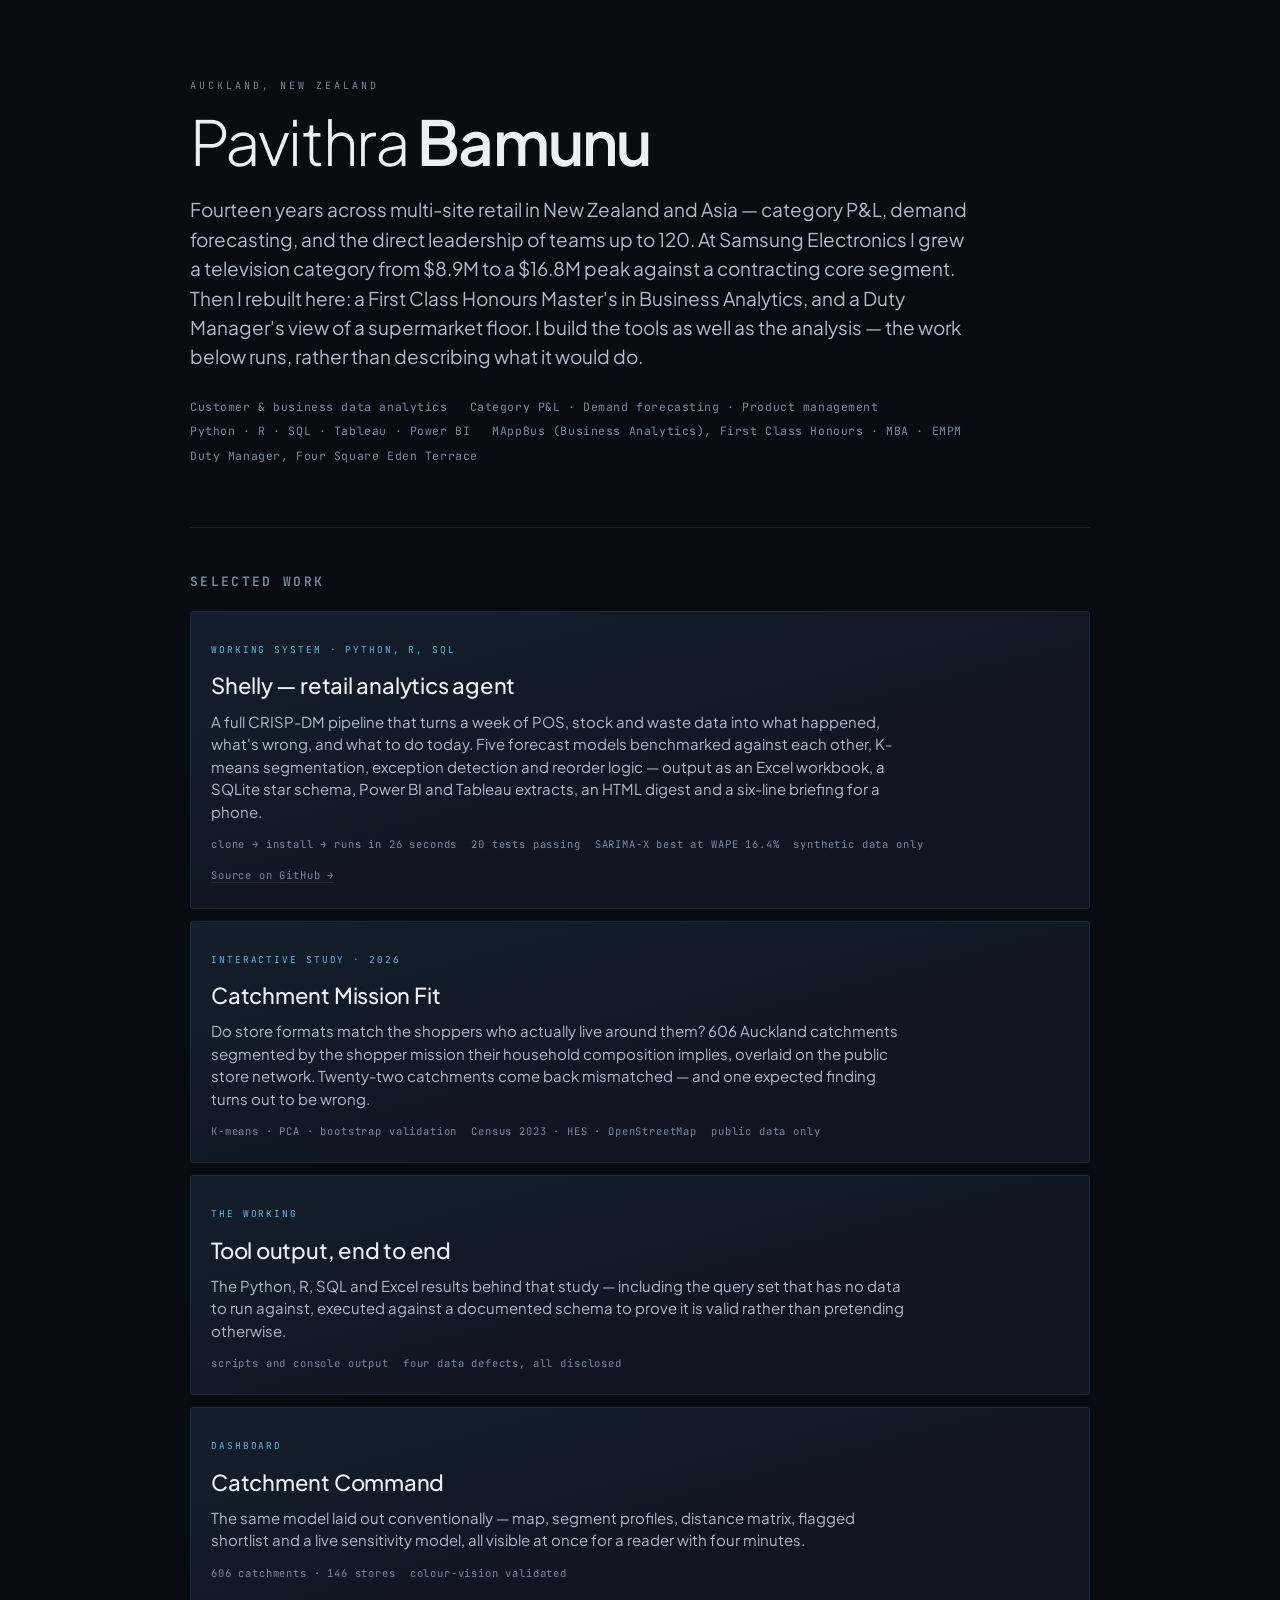
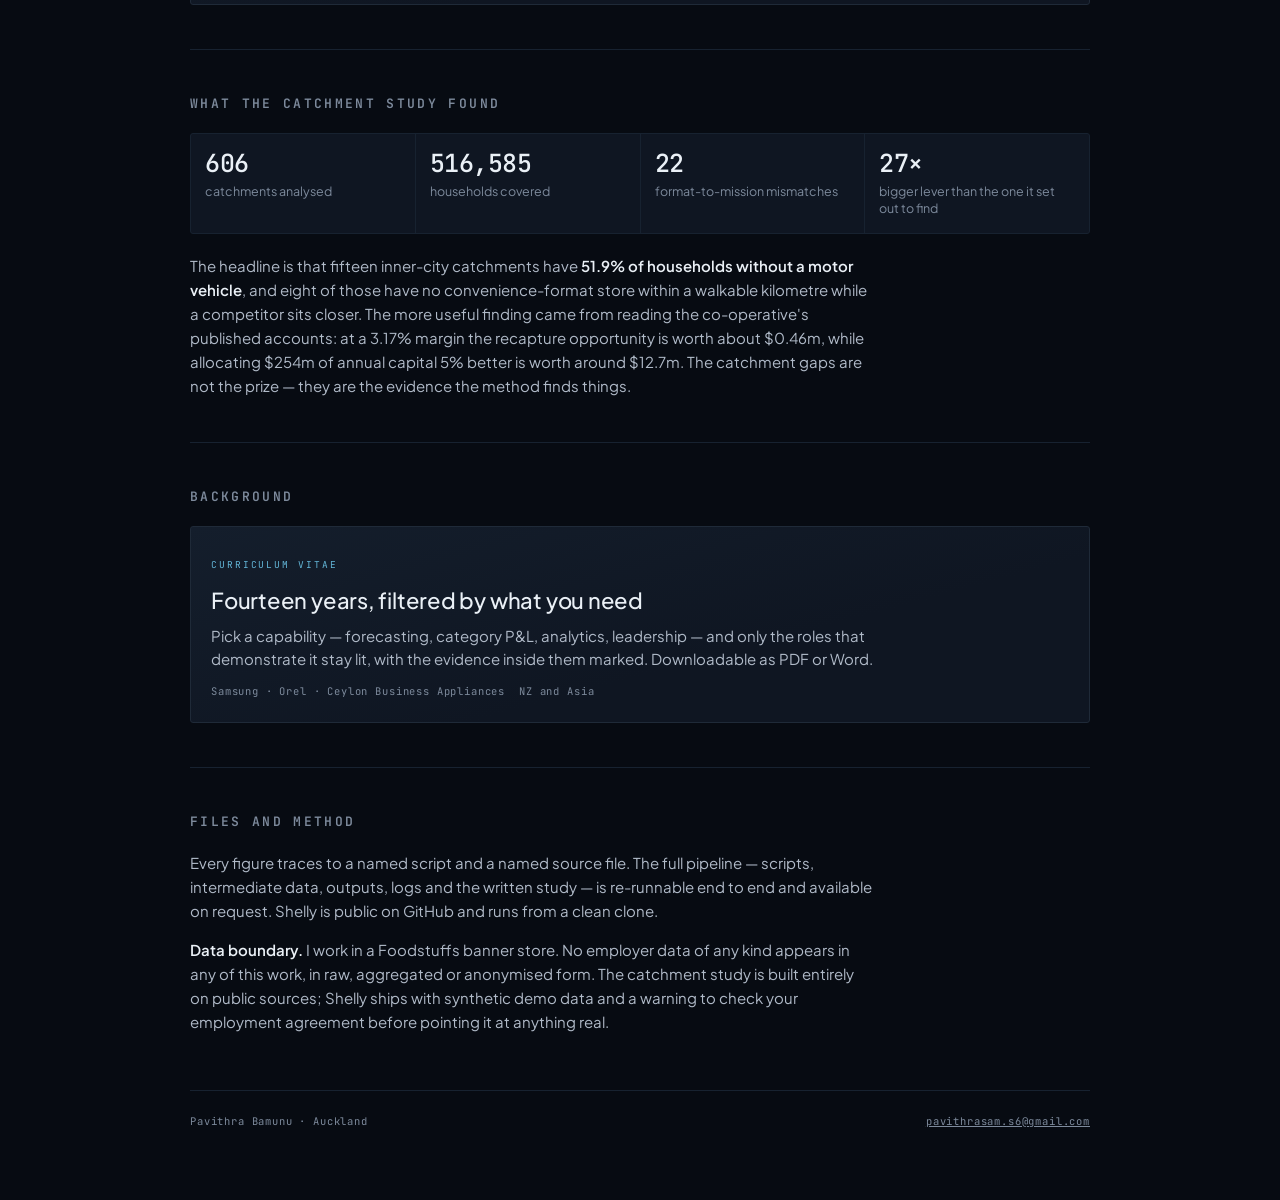
==== index.html @ da13fffe "Add files via upload" ====
<!doctype html>
<html lang="en">
<head>
<meta charset="utf-8">
<meta name="viewport" content="width=device-width, initial-scale=1, viewport-fit=cover">
<title>Pavithra Bamunu — Analytics</title>
<meta name="author" content="Pavithra Bamunu">
<meta name="description" content="Retail analytics from Auckland — catchment segmentation, store network fit, and the operator's view behind the data.">
<link rel="preconnect" href="https://fonts.googleapis.com">
<link rel="preconnect" href="https://fonts.gstatic.com" crossorigin>
<link rel="stylesheet" href="https://fonts.googleapis.com/css2?family=Plus+Jakarta+Sans:wght@200;300;400;500;600&family=JetBrains+Mono:wght@300;400;500&display=swap">
<style>
:root{
  color-scheme:dark;
  padding-top:env(safe-area-inset-top,0px);
  padding-bottom:env(safe-area-inset-bottom,0px);
  --void:#070b12; --panel:#0f1622; --panel-2:#141e2c;
  --etch:#1f2a38; --etch-2:#172230;
  --ink:#eaf0f6; --ink-2:#b0bac8; --ink-3:#7d8a9c;
  --accent:#63b6d8;
}
*{box-sizing:border-box}
html,body{background:var(--void)}
body{
  margin:0;padding-block:0 70px;padding-inline:20px;
  color:var(--ink-2);
  font-family:"Samsung Sans","SamsungOne","One UI Sans","Plus Jakarta Sans",system-ui,-apple-system,"Segoe UI",Roboto,sans-serif;
  font-size:16px;line-height:1.6;-webkit-font-smoothing:antialiased;
}
img{max-width:100%}
[hidden]{display:none!important}
.wrap{max-width:900px;margin:0 auto}

.tag{font-family:"JetBrains Mono",ui-monospace,monospace;font-size:10px;letter-spacing:.3em;
  text-transform:uppercase;color:var(--ink-3);display:block}

header{padding-block:78px 18px}
h1{font-size:clamp(34px,7vw,62px);font-weight:300;letter-spacing:-.03em;line-height:1.02;
  margin:16px 0 0;color:var(--ink);text-wrap:balance}
h1 b{font-weight:600}
.sub{font-size:clamp(16px,2.4vw,19px);color:var(--ink-2);max-width:56ch;margin:22px 0 0;line-height:1.55}
.who{display:flex;flex-wrap:wrap;gap:6px 22px;margin-top:26px;
  font-family:"JetBrains Mono",monospace;font-size:11.5px;color:var(--ink-3);letter-spacing:.05em}

h2{font-size:13px;font-weight:600;letter-spacing:.18em;text-transform:uppercase;
  color:var(--ink-3);margin:0 0 18px;font-family:"JetBrains Mono",monospace}
section{padding-block:44px 0;border-top:1px solid var(--etch-2);margin-top:44px}

.work{display:grid;gap:12px}
.item{
  display:block;text-decoration:none;padding:22px 20px;border-radius:3px;
  background:linear-gradient(165deg,var(--panel-2),var(--panel) 62%);
  border:1px solid var(--etch);transition:border-color .25s,transform .25s;
}
.item:hover,.item:focus-visible{border-color:var(--accent);transform:translateY(-2px);outline:none}
.item .k{font-family:"JetBrains Mono",monospace;font-size:9.5px;letter-spacing:.2em;
  text-transform:uppercase;color:var(--accent)}
.item .t{display:block;font-size:22px;font-weight:500;color:var(--ink);margin:9px 0 7px;letter-spacing:-.01em}
.item .d{display:block;font-size:15px;color:var(--ink-2);line-height:1.5;max-width:64ch}
.item .m{display:flex;flex-wrap:wrap;gap:5px 14px;margin-top:13px;
  font-family:"JetBrains Mono",monospace;font-size:10.5px;color:var(--ink-3);letter-spacing:.08em}

/* A card with two destinations: the whole surface opens the live demo, and the
   source link sits above it. Nesting one <a> inside another is invalid, so the
   primary link is stretched over the card instead. */
.item.stack{position:relative}
.item.stack:hover,.item.stack:focus-within{border-color:var(--accent);transform:translateY(-2px)}
a.t.primary{text-decoration:none}
a.t.primary::after{content:"";position:absolute;inset:0;border-radius:3px}
a.t.primary:focus-visible{outline:2px solid var(--accent);outline-offset:3px}
.item .alt{position:relative;z-index:1;display:inline-block;margin-top:14px;
  font-family:"JetBrains Mono",monospace;font-size:10.5px;letter-spacing:.08em}
.item .alt a{color:var(--ink-3);text-decoration:none;border-bottom:1px solid var(--etch)}
.item .alt a:hover,.item .alt a:focus-visible{color:var(--accent);border-color:var(--accent)}

.facts{display:grid;grid-template-columns:repeat(4,1fr);gap:1px;background:var(--etch-2);
  border:1px solid var(--etch-2);border-radius:3px;overflow:hidden;margin-top:4px}
.fact{background:var(--panel);padding:16px 14px}
.fact .n{font-family:"JetBrains Mono",monospace;font-size:clamp(19px,3.4vw,25px);
  color:var(--ink);font-weight:500;letter-spacing:-.02em;line-height:1.1}
.fact .l{font-size:12.5px;color:var(--ink-3);margin-top:6px;line-height:1.35}

.note{font-size:15px;color:var(--ink-2);max-width:62ch;line-height:1.6}
.note b{color:var(--ink);font-weight:600}

footer{margin-top:56px;padding-top:22px;border-top:1px solid var(--etch-2);
  display:flex;flex-wrap:wrap;gap:10px 26px;justify-content:space-between;
  font-family:"JetBrains Mono",monospace;font-size:10.5px;letter-spacing:.08em;color:var(--ink-3)}
footer a{color:var(--ink-3)}
footer a:hover{color:var(--accent)}

@media (max-width:700px){ .facts{grid-template-columns:repeat(2,1fr)} }
</style>
</head>
<body>
<div class="wrap">

  <header>
    <span class="tag">Auckland, New Zealand</span>
    <h1>Pavithra <b>Bamunu</b></h1>
    <p class="sub">Fourteen years across multi-site retail in New Zealand and Asia — category P&amp;L, demand forecasting, and the direct leadership of teams up to 120. At Samsung Electronics I grew a television category from $8.9M to a $16.8M peak against a contracting core segment. Then I rebuilt here: a First Class Honours Master's in Business Analytics, and a Duty Manager's view of a supermarket floor. I build the tools as well as the analysis — the work below runs, rather than describing what it would do.</p>
    <div class="who">
      <span>Customer &amp; business data analytics</span>
      <span>Category P&amp;L · Demand forecasting · Product management</span>
      <span>Python · R · SQL · Tableau · Power BI</span>
      <span>MAppBus (Business Analytics), First Class Honours · MBA · EMPM</span>
      <span>Duty Manager, Four Square Eden Terrace</span>
    </div>
  </header>

  <section>
    <h2>Selected work</h2>
    <div class="work">

      <div class="item stack">
        <span class="k">working system · python, r, sql</span>
        <a class="t primary" href="https://pavi44m.github.io/Agent-Shelly-0.3/" target="_blank" rel="noopener">Shelly — retail analytics agent</a>
        <span class="d">A full CRISP-DM pipeline that turns a week of POS, stock and waste data into what happened, what's wrong, and what to do today. Five forecast models benchmarked against each other, K-means segmentation, exception detection and reorder logic — output as an Excel workbook, a SQLite star schema, Power BI and Tableau extracts, an HTML digest and a six-line briefing for a phone.</span>
        <span class="m"><span>clone → install → runs in 26 seconds</span><span>20 tests passing</span><span>SARIMA-X best at WAPE 16.4%</span><span>synthetic data only</span></span>
        <span class="alt"><a href="https://github.com/Pavi44M/Agent-Shelly-0.3" target="_blank" rel="noopener">Source on GitHub →</a></span>
      </div>

      <a class="item" href="catchment-slab.html">
        <span class="k">interactive study · 2026</span>
        <span class="t">Catchment Mission Fit</span>
        <span class="d">Do store formats match the shoppers who actually live around them? 606 Auckland catchments segmented by the shopper mission their household composition implies, overlaid on the public store network. Twenty-two catchments come back mismatched — and one expected finding turns out to be wrong.</span>
        <span class="m"><span>K-means · PCA · bootstrap validation</span><span>Census 2023 · HES · OpenStreetMap</span><span>public data only</span></span>
      </a>

      <a class="item" href="method.html">
        <span class="k">the working</span>
        <span class="t">Tool output, end to end</span>
        <span class="d">The Python, R, SQL and Excel results behind that study — including the query set that has no data to run against, executed against a documented schema to prove it is valid rather than pretending otherwise.</span>
        <span class="m"><span>scripts and console output</span><span>four data defects, all disclosed</span></span>
      </a>

      <a class="item" href="catchment-command.html">
        <span class="k">dashboard</span>
        <span class="t">Catchment Command</span>
        <span class="d">The same model laid out conventionally — map, segment profiles, distance matrix, flagged shortlist and a live sensitivity model, all visible at once for a reader with four minutes.</span>
        <span class="m"><span>606 catchments · 146 stores</span><span>colour-vision validated</span></span>
      </a>

    </div>
  </section>

  <section>
    <h2>What the catchment study found</h2>
    <div class="facts">
      <div class="fact"><div class="n">606</div><div class="l">catchments analysed</div></div>
      <div class="fact"><div class="n">516,585</div><div class="l">households covered</div></div>
      <div class="fact"><div class="n">22</div><div class="l">format-to-mission mismatches</div></div>
      <div class="fact"><div class="n">27×</div><div class="l">bigger lever than the one it set out to find</div></div>
    </div>
    <p class="note" style="margin-top:20px">The headline is that fifteen inner-city catchments have <b>51.9% of households without a motor vehicle</b>, and eight of those have no convenience-format store within a walkable kilometre while a competitor sits closer. The more useful finding came from reading the co-operative's published accounts: at a 3.17% margin the recapture opportunity is worth about $0.46m, while allocating $254m of annual capital 5% better is worth around $12.7m. The catchment gaps are not the prize — they are the evidence the method finds things.</p>
  </section>

  <section>
    <h2>Background</h2>
    <div class="work">
      <a class="item" href="cv.html">
        <span class="k">curriculum vitae</span>
        <span class="t">Fourteen years, filtered by what you need</span>
        <span class="d">Pick a capability — forecasting, category P&amp;L, analytics, leadership — and only the roles that demonstrate it stay lit, with the evidence inside them marked. Downloadable as PDF or Word.</span>
        <span class="m"><span>Samsung · Orel · Ceylon Business Appliances</span><span>NZ and Asia</span></span>
      </a>
    </div>
  </section>

  <section>
    <h2>Files and method</h2>
    <p class="note">Every figure traces to a named script and a named source file. The full pipeline — scripts, intermediate data, outputs, logs and the written study — is re-runnable end to end and available on request. Shelly is public on GitHub and runs from a clean clone.</p>
    <p class="note" style="margin-top:14px"><b>Data boundary.</b> I work in a Foodstuffs banner store. No employer data of any kind appears in any of this work, in raw, aggregated or anonymised form. The catchment study is built entirely on public sources; Shelly ships with synthetic demo data and a warning to check your employment agreement before pointing it at anything real.</p>
  </section>

  <footer>
    <span>Pavithra Bamunu · Auckland</span>
    <span><a href="mailto:pavithrasam.s6@gmail.com">pavithrasam.s6@gmail.com</a></span>
  </footer>

</div>
</body>
</html>
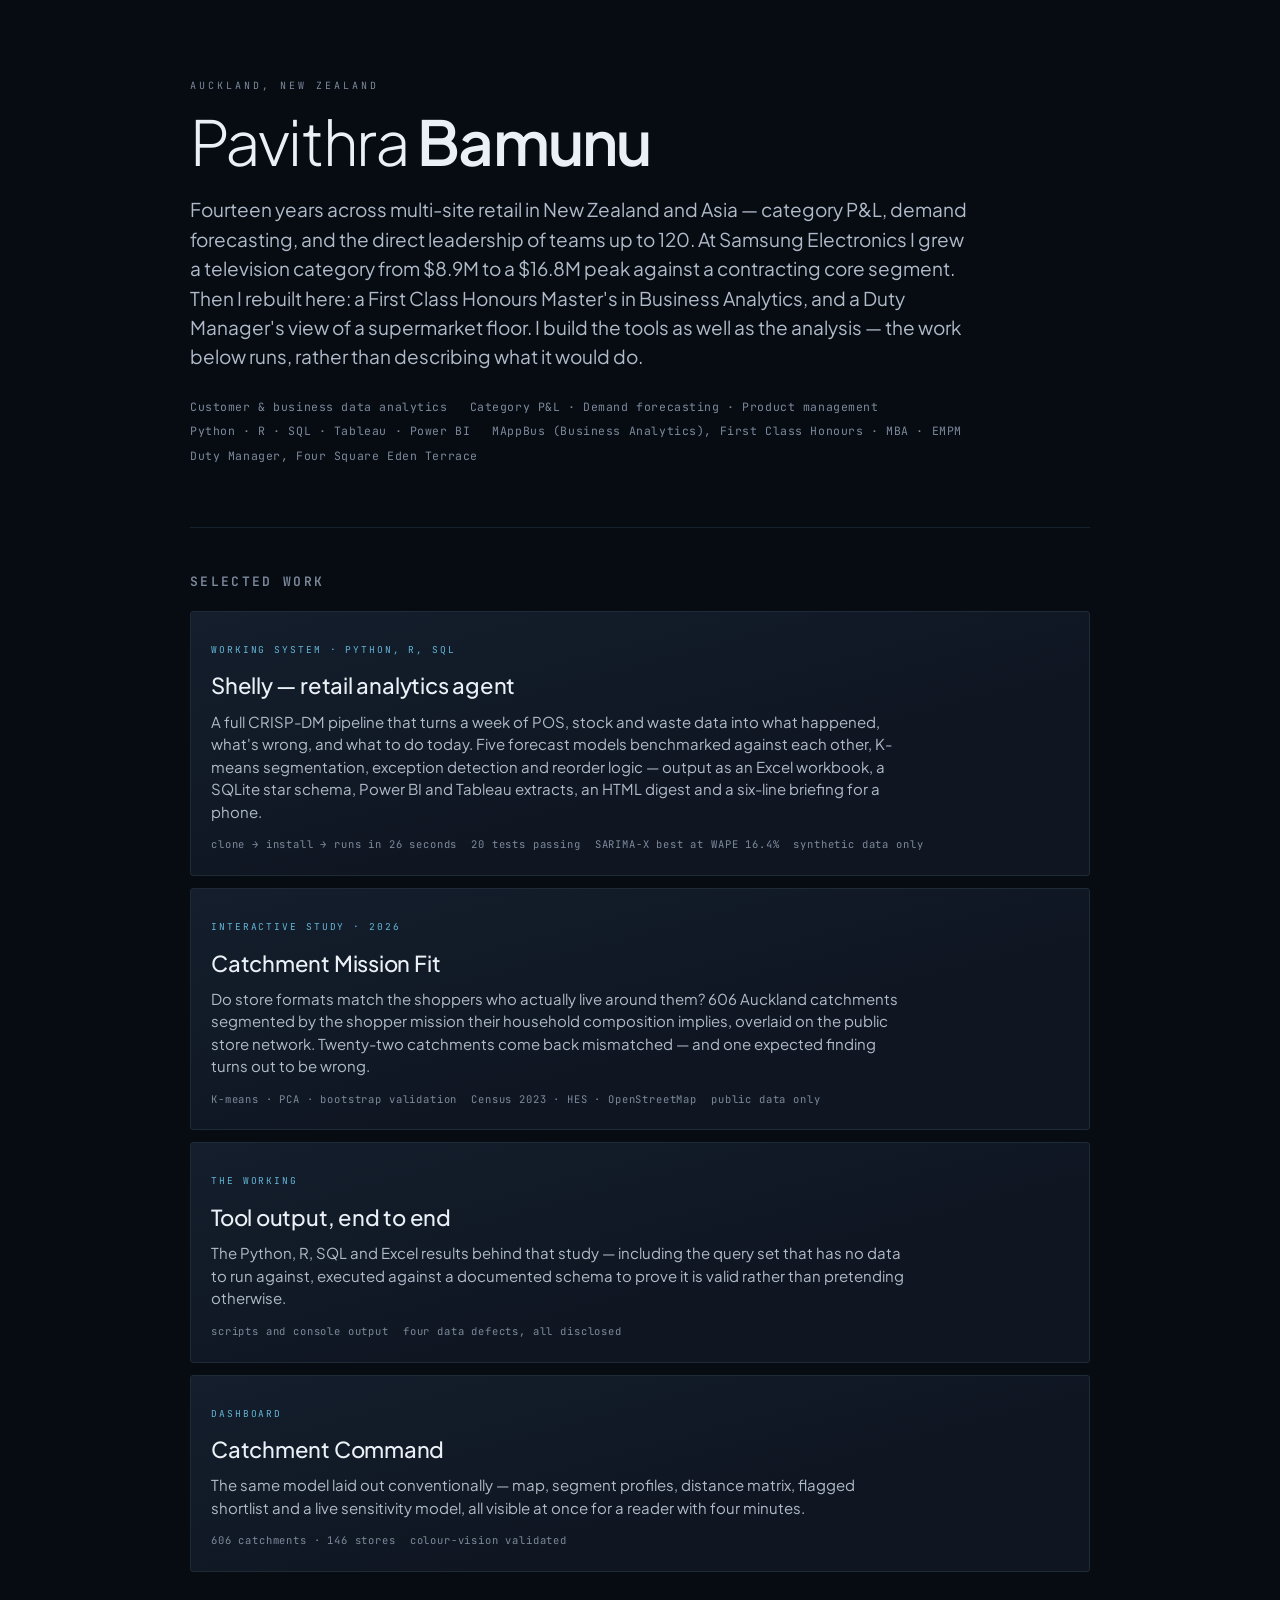
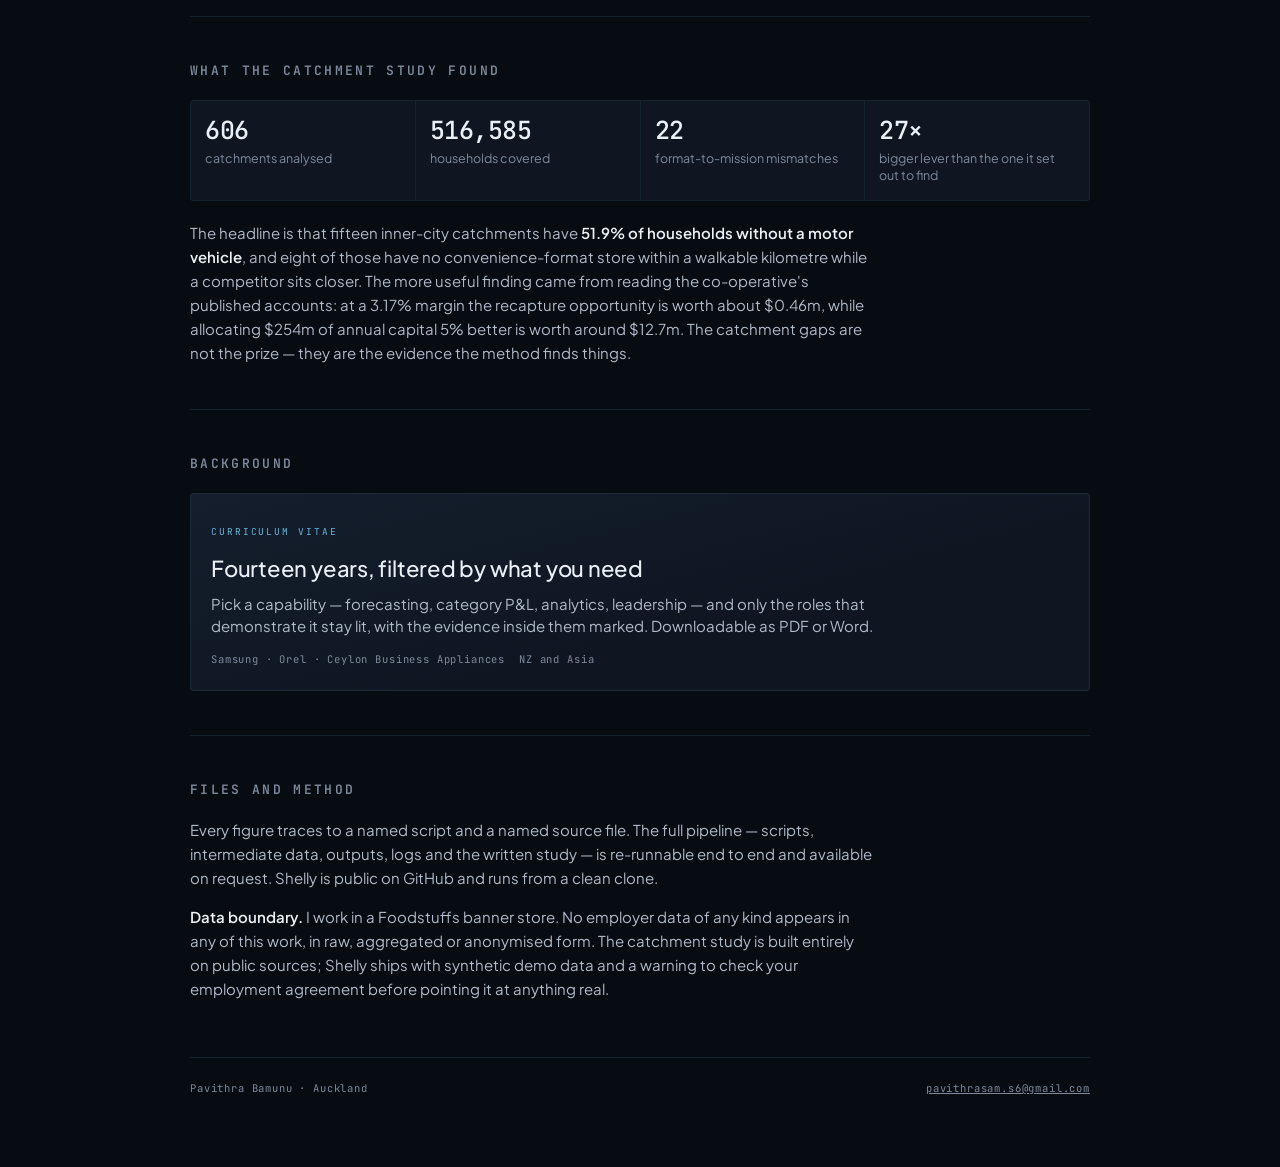
==== commit a259075f: "Add files via upload" ====
--- a/index.html
+++ b/index.html
@@ -60,18 +60,6 @@
 .item .m{display:flex;flex-wrap:wrap;gap:5px 14px;margin-top:13px;
   font-family:"JetBrains Mono",monospace;font-size:10.5px;color:var(--ink-3);letter-spacing:.08em}
 
-/* A card with two destinations: the whole surface opens the live demo, and the
-   source link sits above it. Nesting one <a> inside another is invalid, so the
-   primary link is stretched over the card instead. */
-.item.stack{position:relative}
-.item.stack:hover,.item.stack:focus-within{border-color:var(--accent);transform:translateY(-2px)}
-a.t.primary{text-decoration:none}
-a.t.primary::after{content:"";position:absolute;inset:0;border-radius:3px}
-a.t.primary:focus-visible{outline:2px solid var(--accent);outline-offset:3px}
-.item .alt{position:relative;z-index:1;display:inline-block;margin-top:14px;
-  font-family:"JetBrains Mono",monospace;font-size:10.5px;letter-spacing:.08em}
-.item .alt a{color:var(--ink-3);text-decoration:none;border-bottom:1px solid var(--etch)}
-.item .alt a:hover,.item .alt a:focus-visible{color:var(--accent);border-color:var(--accent)}
 
 .facts{display:grid;grid-template-columns:repeat(4,1fr);gap:1px;background:var(--etch-2);
   border:1px solid var(--etch-2);border-radius:3px;overflow:hidden;margin-top:4px}
@@ -112,13 +100,12 @@
     <h2>Selected work</h2>
     <div class="work">
 
-      <div class="item stack">
+      <a class="item" href="https://pavi44m.github.io/Agent-Shelly-0.3/" target="_blank" rel="noopener">
         <span class="k">working system · python, r, sql</span>
-        <a class="t primary" href="https://pavi44m.github.io/Agent-Shelly-0.3/" target="_blank" rel="noopener">Shelly — retail analytics agent</a>
+        <span class="t">Shelly — retail analytics agent</span>
         <span class="d">A full CRISP-DM pipeline that turns a week of POS, stock and waste data into what happened, what's wrong, and what to do today. Five forecast models benchmarked against each other, K-means segmentation, exception detection and reorder logic — output as an Excel workbook, a SQLite star schema, Power BI and Tableau extracts, an HTML digest and a six-line briefing for a phone.</span>
         <span class="m"><span>clone → install → runs in 26 seconds</span><span>20 tests passing</span><span>SARIMA-X best at WAPE 16.4%</span><span>synthetic data only</span></span>
-        <span class="alt"><a href="https://github.com/Pavi44M/Agent-Shelly-0.3" target="_blank" rel="noopener">Source on GitHub →</a></span>
-      </div>
+      </a>
 
       <a class="item" href="catchment-slab.html">
         <span class="k">interactive study · 2026</span>
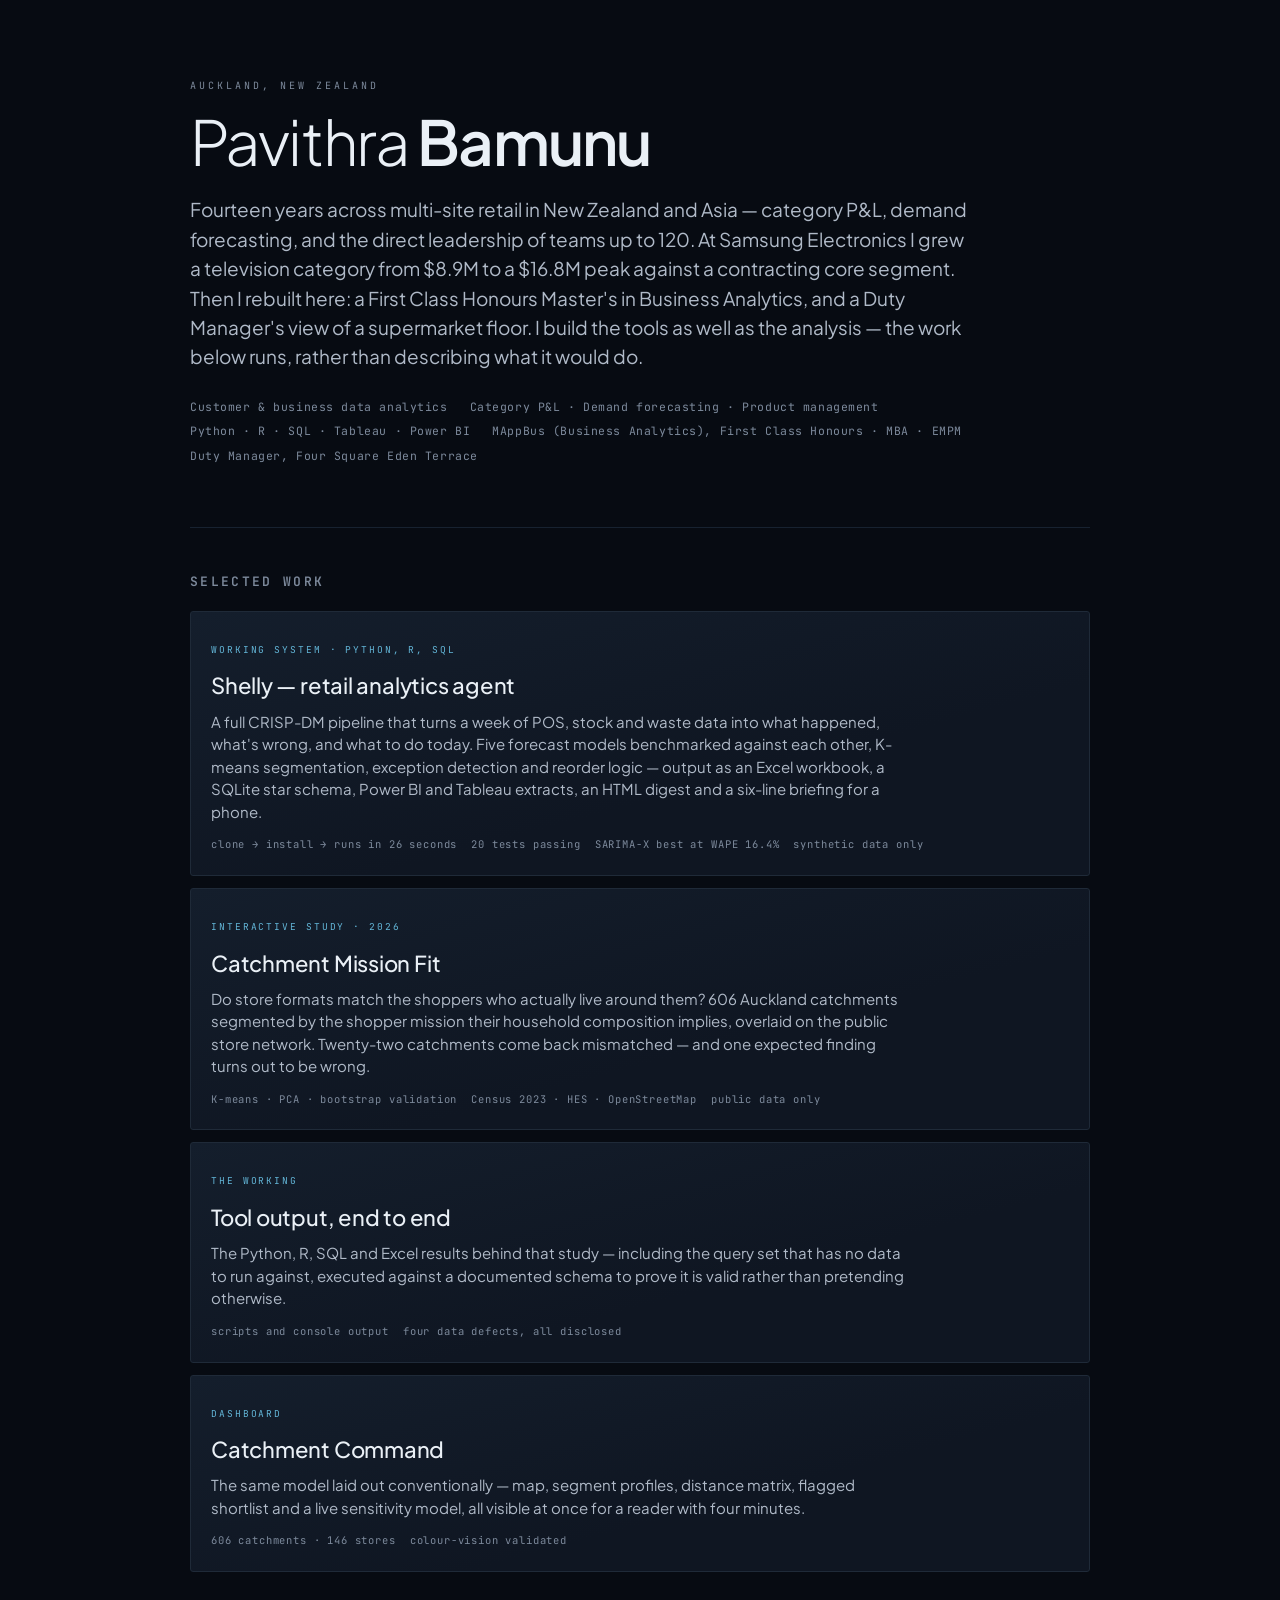
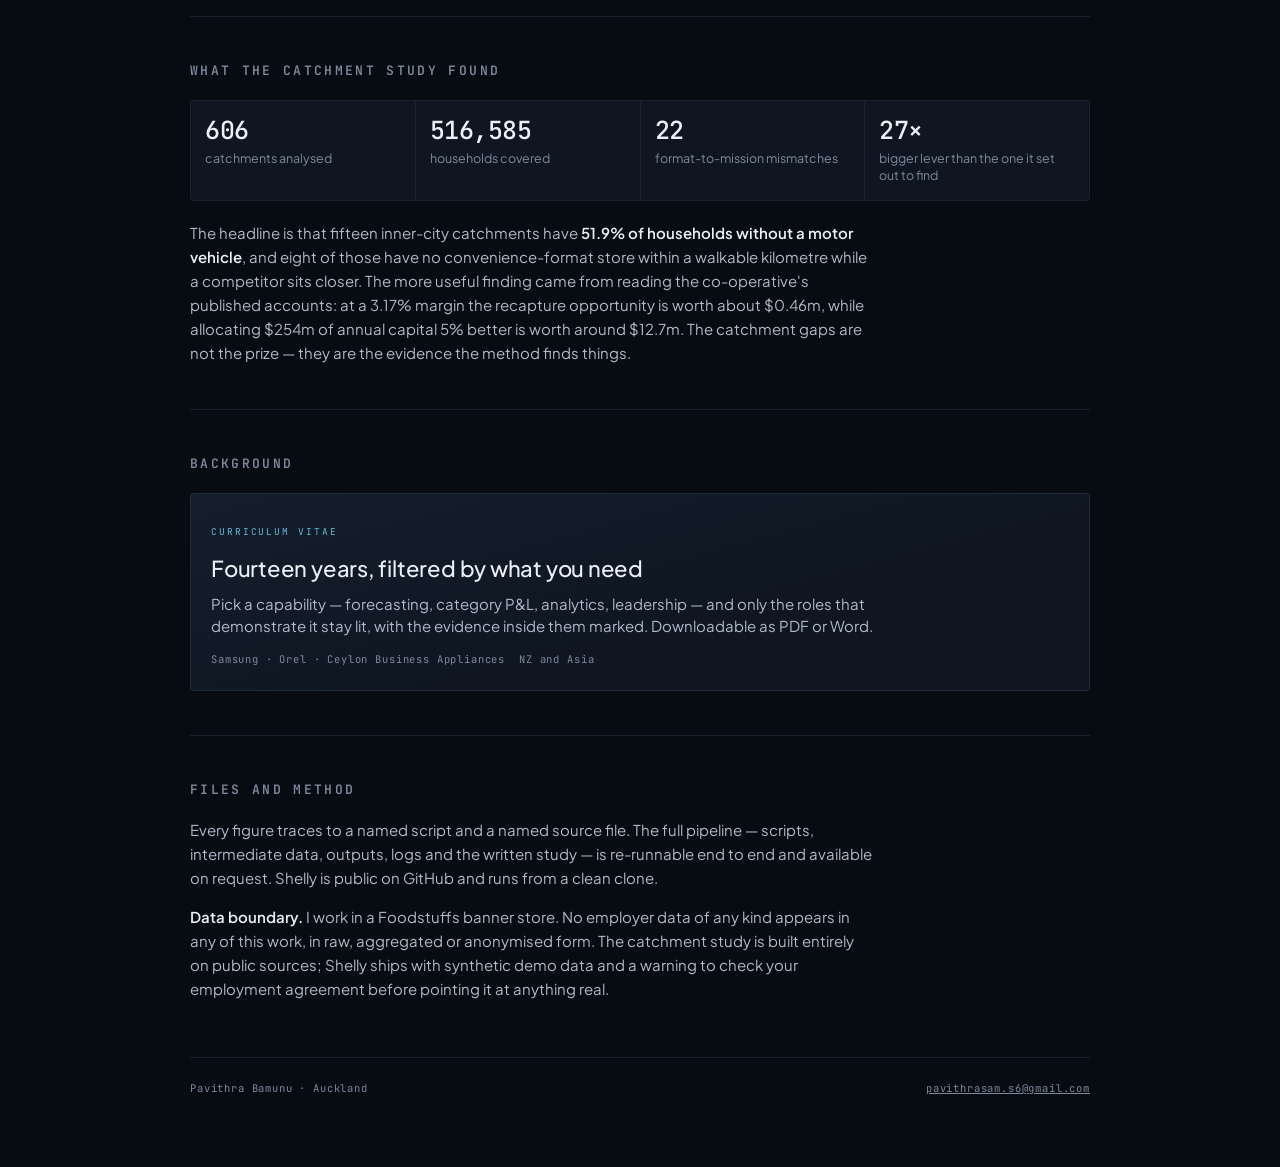
==== commit bad9bb30: "Add files via upload" ====
--- a/index.html
+++ b/index.html
@@ -78,12 +78,119 @@
 footer a:hover{color:var(--accent)}
 
 @media (max-width:700px){ .facts{grid-template-columns:repeat(2,1fr)} }
+
+/* ====================================================================
+   OPENING SEQUENCE
+   The other three pages narrate loading their own data. This page has no
+   data to load, so it states the record instead: four figures counting to
+   their real values, then the curtain lifts and the page assembles.
+
+   Everything visual runs on CSS timers from page load, so a JavaScript
+   fault cannot leave content hidden — script only shortens the timings
+   (repeat visit, skip) and drives the counters, whose final values are
+   already in the markup as static text.
+   ==================================================================== */
+#pb-boot{position:fixed;inset:0;z-index:300;background:var(--void);
+  padding:78px 20px 24px;overflow:auto;
+  transition:opacity .38s ease,visibility .38s;
+  animation:pb-failsafe 0s linear 6s forwards}
+#pb-boot.pb-done{opacity:0;visibility:hidden;pointer-events:none}
+@keyframes pb-failsafe{to{opacity:0;visibility:hidden;pointer-events:none}}
+.pb-in{width:100%;max-width:900px;margin:0 auto}   /* == .wrap */
+
+.pb-tag{font-family:"JetBrains Mono",ui-monospace,monospace;font-size:10px;
+  letter-spacing:.3em;text-transform:uppercase;color:var(--ink-3);display:block;
+  animation:pb-fade .5s ease both}
+/* matches h1 exactly: same clamp, weight, tracking, leading and margin */
+.pb-name{font-size:clamp(34px,7vw,62px);font-weight:300;letter-spacing:-.03em;
+  line-height:1.02;color:var(--ink);margin:16px 0 0;text-wrap:balance;
+  animation:pb-rise .6s cubic-bezier(.22,.8,.3,1) both .08s}
+.pb-name b{font-weight:600}
+
+/* the hairline fills while the figures count — a progress bar that is
+   actually about something, rather than a spinner */
+.pb-rule{height:1px;background:var(--etch);margin:26px 0 0;max-width:560px;position:relative;overflow:hidden;
+  animation:pb-fade .4s ease both .2s}
+.pb-rule::after{content:"";position:absolute;inset:0 100% 0 0;background:var(--accent);
+  animation:pb-fill 1.15s cubic-bezier(.3,.7,.2,1) both .3s}
+@keyframes pb-fill{to{right:0}}
+
+.pb-ledger{margin-top:4px;max-width:560px}
+.pb-row{display:flex;align-items:baseline;gap:14px;padding:9px 0;
+  border-bottom:1px solid var(--etch-2);
+  animation:pb-rise .5s cubic-bezier(.22,.8,.3,1) both}
+.pb-row:nth-child(1){animation-delay:.34s}
+.pb-row:nth-child(2){animation-delay:.46s}
+.pb-row:nth-child(3){animation-delay:.58s}
+.pb-row:nth-child(4){animation-delay:.70s}
+.pb-n{font-family:"JetBrains Mono",monospace;font-size:clamp(17px,3.2vw,21px);
+  font-weight:500;color:var(--ink);letter-spacing:-.02em;
+  min-width:6.4ch;text-align:right;font-variant-numeric:tabular-nums}
+.pb-l{font-size:13.5px;color:var(--ink-3);line-height:1.4}
+.pb-l em{font-style:normal;color:var(--ink-2)}
+
+.pb-skip{margin-top:24px;background:none;border:1px solid var(--etch);color:var(--ink-3);
+  border-radius:3px;padding:6px 14px;font-family:"JetBrains Mono",monospace;
+  font-size:11px;letter-spacing:.1em;cursor:pointer;
+  animation:pb-fade .4s ease both 1s}
+.pb-skip:hover,.pb-skip:focus-visible{border-color:var(--accent);color:var(--ink);outline:none}
+
+@keyframes pb-fade{from{opacity:0}to{opacity:1}}
+@keyframes pb-rise{from{opacity:0;transform:translateY(9px)}to{opacity:1;transform:none}}
+
+/* The page assembles behind the curtain on its own timers. --rb is the
+   moment the first block lands; script lowers it for a repeat visit or a
+   skip, and its absence simply leaves the full-length version. */
+[data-r]{animation:pb-rise .55s cubic-bezier(.22,.8,.3,1) both;
+  animation-delay:calc(var(--rb,1700ms) + var(--i,0)*80ms)}
+
+/* Handing over. The ledger clears quickly so the two layers of text do not
+   sit on top of each other, while the name holds its position throughout —
+   and the header fades rather than rises, because a name that shifts by even
+   nine pixels breaks the illusion that it never moved. */
+#pb-boot.pb-done .pb-tag,#pb-boot.pb-done .pb-rule,
+#pb-boot.pb-done .pb-ledger,#pb-boot.pb-done .pb-skip{opacity:0;transition:opacity .15s ease}
+header[data-r]{animation-name:pb-fade}
+
+@media (prefers-reduced-motion:reduce){
+  #pb-boot{animation-delay:1.4s}
+  .pb-tag,.pb-name,.pb-rule,.pb-row,.pb-skip,[data-r]{animation:none;opacity:1;transform:none}
+  .pb-rule::after{animation:none;right:0}
+}
 </style>
 </head>
 <body>
+
+<div id="pb-boot" role="status" aria-live="polite">
+  <div class="pb-in">
+    <span class="pb-tag">Auckland, New Zealand</span>
+    <div class="pb-name">Pavithra <b>Bamunu</b></div>
+    <div class="pb-rule"></div>
+    <div class="pb-ledger">
+      <div class="pb-row">
+        <span class="pb-n" data-from="0" data-to="14">14</span>
+        <span class="pb-l">years across multi-site retail, <em>New Zealand and Asia</em></span>
+      </div>
+      <div class="pb-row">
+        <span class="pb-n" data-from="8.9" data-to="16.8" data-dec="1" data-pre="$" data-suf="M">$16.8M</span>
+        <span class="pb-l">category peak at Samsung, <em>grown from $8.9M</em></span>
+      </div>
+      <div class="pb-row">
+        <span class="pb-n" data-from="0" data-to="606">606</span>
+        <span class="pb-l">Auckland catchments segmented, <em>516,585 households</em></span>
+      </div>
+      <div class="pb-row">
+        <span class="pb-n" data-from="0" data-to="20">20</span>
+        <span class="pb-l">tests passing in a system that <em>runs, not describes</em></span>
+      </div>
+    </div>
+    <button id="pb-skip" class="pb-skip" type="button">Skip</button>
+  </div>
+</div>
+
 <div class="wrap">
 
-  <header>
+  <header data-r style="--i:0">
     <span class="tag">Auckland, New Zealand</span>
     <h1>Pavithra <b>Bamunu</b></h1>
     <p class="sub">Fourteen years across multi-site retail in New Zealand and Asia — category P&amp;L, demand forecasting, and the direct leadership of teams up to 120. At Samsung Electronics I grew a television category from $8.9M to a $16.8M peak against a contracting core segment. Then I rebuilt here: a First Class Honours Master's in Business Analytics, and a Duty Manager's view of a supermarket floor. I build the tools as well as the analysis — the work below runs, rather than describing what it would do.</p>
@@ -96,32 +203,32 @@
     </div>
   </header>
 
-  <section>
+  <section data-r style="--i:1">
     <h2>Selected work</h2>
     <div class="work">
 
-      <a class="item" href="https://pavi44m.github.io/Agent-Shelly-0.3/" target="_blank" rel="noopener">
+      <a class="item" data-r style="--i:2" href="https://pavi44m.github.io/Agent-Shelly-0.3/" target="_blank" rel="noopener">
         <span class="k">working system · python, r, sql</span>
         <span class="t">Shelly — retail analytics agent</span>
         <span class="d">A full CRISP-DM pipeline that turns a week of POS, stock and waste data into what happened, what's wrong, and what to do today. Five forecast models benchmarked against each other, K-means segmentation, exception detection and reorder logic — output as an Excel workbook, a SQLite star schema, Power BI and Tableau extracts, an HTML digest and a six-line briefing for a phone.</span>
         <span class="m"><span>clone → install → runs in 26 seconds</span><span>20 tests passing</span><span>SARIMA-X best at WAPE 16.4%</span><span>synthetic data only</span></span>
       </a>
 
-      <a class="item" href="catchment-slab.html">
+      <a class="item" data-r style="--i:3" href="catchment-slab.html">
         <span class="k">interactive study · 2026</span>
         <span class="t">Catchment Mission Fit</span>
         <span class="d">Do store formats match the shoppers who actually live around them? 606 Auckland catchments segmented by the shopper mission their household composition implies, overlaid on the public store network. Twenty-two catchments come back mismatched — and one expected finding turns out to be wrong.</span>
         <span class="m"><span>K-means · PCA · bootstrap validation</span><span>Census 2023 · HES · OpenStreetMap</span><span>public data only</span></span>
       </a>
 
-      <a class="item" href="method.html">
+      <a class="item" data-r style="--i:4" href="method.html">
         <span class="k">the working</span>
         <span class="t">Tool output, end to end</span>
         <span class="d">The Python, R, SQL and Excel results behind that study — including the query set that has no data to run against, executed against a documented schema to prove it is valid rather than pretending otherwise.</span>
         <span class="m"><span>scripts and console output</span><span>four data defects, all disclosed</span></span>
       </a>
 
-      <a class="item" href="catchment-command.html">
+      <a class="item" data-r style="--i:5" href="catchment-command.html">
         <span class="k">dashboard</span>
         <span class="t">Catchment Command</span>
         <span class="d">The same model laid out conventionally — map, segment profiles, distance matrix, flagged shortlist and a live sensitivity model, all visible at once for a reader with four minutes.</span>
@@ -131,7 +238,7 @@
     </div>
   </section>
 
-  <section>
+  <section data-r style="--i:6">
     <h2>What the catchment study found</h2>
     <div class="facts">
       <div class="fact"><div class="n">606</div><div class="l">catchments analysed</div></div>
@@ -142,10 +249,10 @@
     <p class="note" style="margin-top:20px">The headline is that fifteen inner-city catchments have <b>51.9% of households without a motor vehicle</b>, and eight of those have no convenience-format store within a walkable kilometre while a competitor sits closer. The more useful finding came from reading the co-operative's published accounts: at a 3.17% margin the recapture opportunity is worth about $0.46m, while allocating $254m of annual capital 5% better is worth around $12.7m. The catchment gaps are not the prize — they are the evidence the method finds things.</p>
   </section>
 
-  <section>
+  <section data-r style="--i:7">
     <h2>Background</h2>
     <div class="work">
-      <a class="item" href="cv.html">
+      <a class="item" data-r style="--i:8" href="cv.html">
         <span class="k">curriculum vitae</span>
         <span class="t">Fourteen years, filtered by what you need</span>
         <span class="d">Pick a capability — forecasting, category P&amp;L, analytics, leadership — and only the roles that demonstrate it stay lit, with the evidence inside them marked. Downloadable as PDF or Word.</span>
@@ -154,17 +261,80 @@
     </div>
   </section>
 
-  <section>
+  <section data-r style="--i:9">
     <h2>Files and method</h2>
     <p class="note">Every figure traces to a named script and a named source file. The full pipeline — scripts, intermediate data, outputs, logs and the written study — is re-runnable end to end and available on request. Shelly is public on GitHub and runs from a clean clone.</p>
     <p class="note" style="margin-top:14px"><b>Data boundary.</b> I work in a Foodstuffs banner store. No employer data of any kind appears in any of this work, in raw, aggregated or anonymised form. The catchment study is built entirely on public sources; Shelly ships with synthetic demo data and a warning to check your employment agreement before pointing it at anything real.</p>
   </section>
 
-  <footer>
+  <footer data-r style="--i:10">
     <span>Pavithra Bamunu · Auckland</span>
     <span><a href="mailto:pavithrasam.s6@gmail.com">pavithrasam.s6@gmail.com</a></span>
   </footer>
 
 </div>
+
+<script>
+/* Opening sequence. The page reveals itself on CSS timers regardless of what
+   happens in here; this only shortens those timers and animates the counters. */
+(function(){
+  "use strict";
+  var box = document.getElementById("pb-boot");
+  if(!box) return;
+  var root = document.documentElement, done = false;
+
+  function finish(){
+    if(done) return; done = true;
+    box.classList.add("pb-done");
+    setTimeout(function(){ if(box.parentNode) box.parentNode.removeChild(box); }, 450);
+  }
+
+  var still = false, seen = false;
+  try { still = matchMedia("(prefers-reduced-motion: reduce)").matches; } catch(e){}
+  try { seen = sessionStorage.getItem("pb.seen") === "1"; sessionStorage.setItem("pb.seen","1"); } catch(e){}
+
+  /* Seen it already this session, or motion is unwelcome: land the page
+     almost immediately rather than making the same person wait twice. */
+  function shortcut(ms){
+    root.style.setProperty("--rb", ms + "ms");
+    box.querySelectorAll(".pb-n").forEach(function(n){ n.textContent = render(n, +n.dataset.to); });
+    setTimeout(finish, ms);
+  }
+
+  function render(el, v){
+    var d = +(el.dataset.dec || 0);
+    return (el.dataset.pre || "") +
+           v.toFixed(d).replace(/\B(?=(\d{3})+(?!\d))/g, ",") +
+           (el.dataset.suf || "");
+  }
+
+  if(still || seen){ shortcut(seen && !still ? 260 : 120); return; }
+
+  /* Counters. easeOutExpo so each figure decelerates into its real value
+     instead of ticking at a constant, mechanical rate. */
+  var START = 300, DUR = 850;
+  box.querySelectorAll(".pb-n").forEach(function(el, i){
+    var from = +el.dataset.from, to = +el.dataset.to, t0 = null, delay = START + i * 110;
+    el.textContent = render(el, from);
+    function frame(ts){
+      if(t0 === null) t0 = ts;
+      var p = Math.min(1, (ts - t0) / DUR);
+      var e = p === 1 ? 1 : 1 - Math.pow(2, -10 * p);
+      el.textContent = render(el, from + (to - from) * e);
+      if(p < 1) requestAnimationFrame(frame); else el.textContent = render(el, to);
+    }
+    setTimeout(function(){ requestAnimationFrame(frame); }, delay);
+  });
+
+  function skip(){ if(!done) shortcut(140); }
+  document.getElementById("pb-skip").addEventListener("click", skip);
+  box.addEventListener("click", skip);
+  document.addEventListener("keydown", function(e){
+    if(!done && (e.key === "Escape" || e.key === "Enter" || e.key === " ")) skip();
+  });
+
+  setTimeout(finish, 1650);
+})();
+</script>
 </body>
 </html>
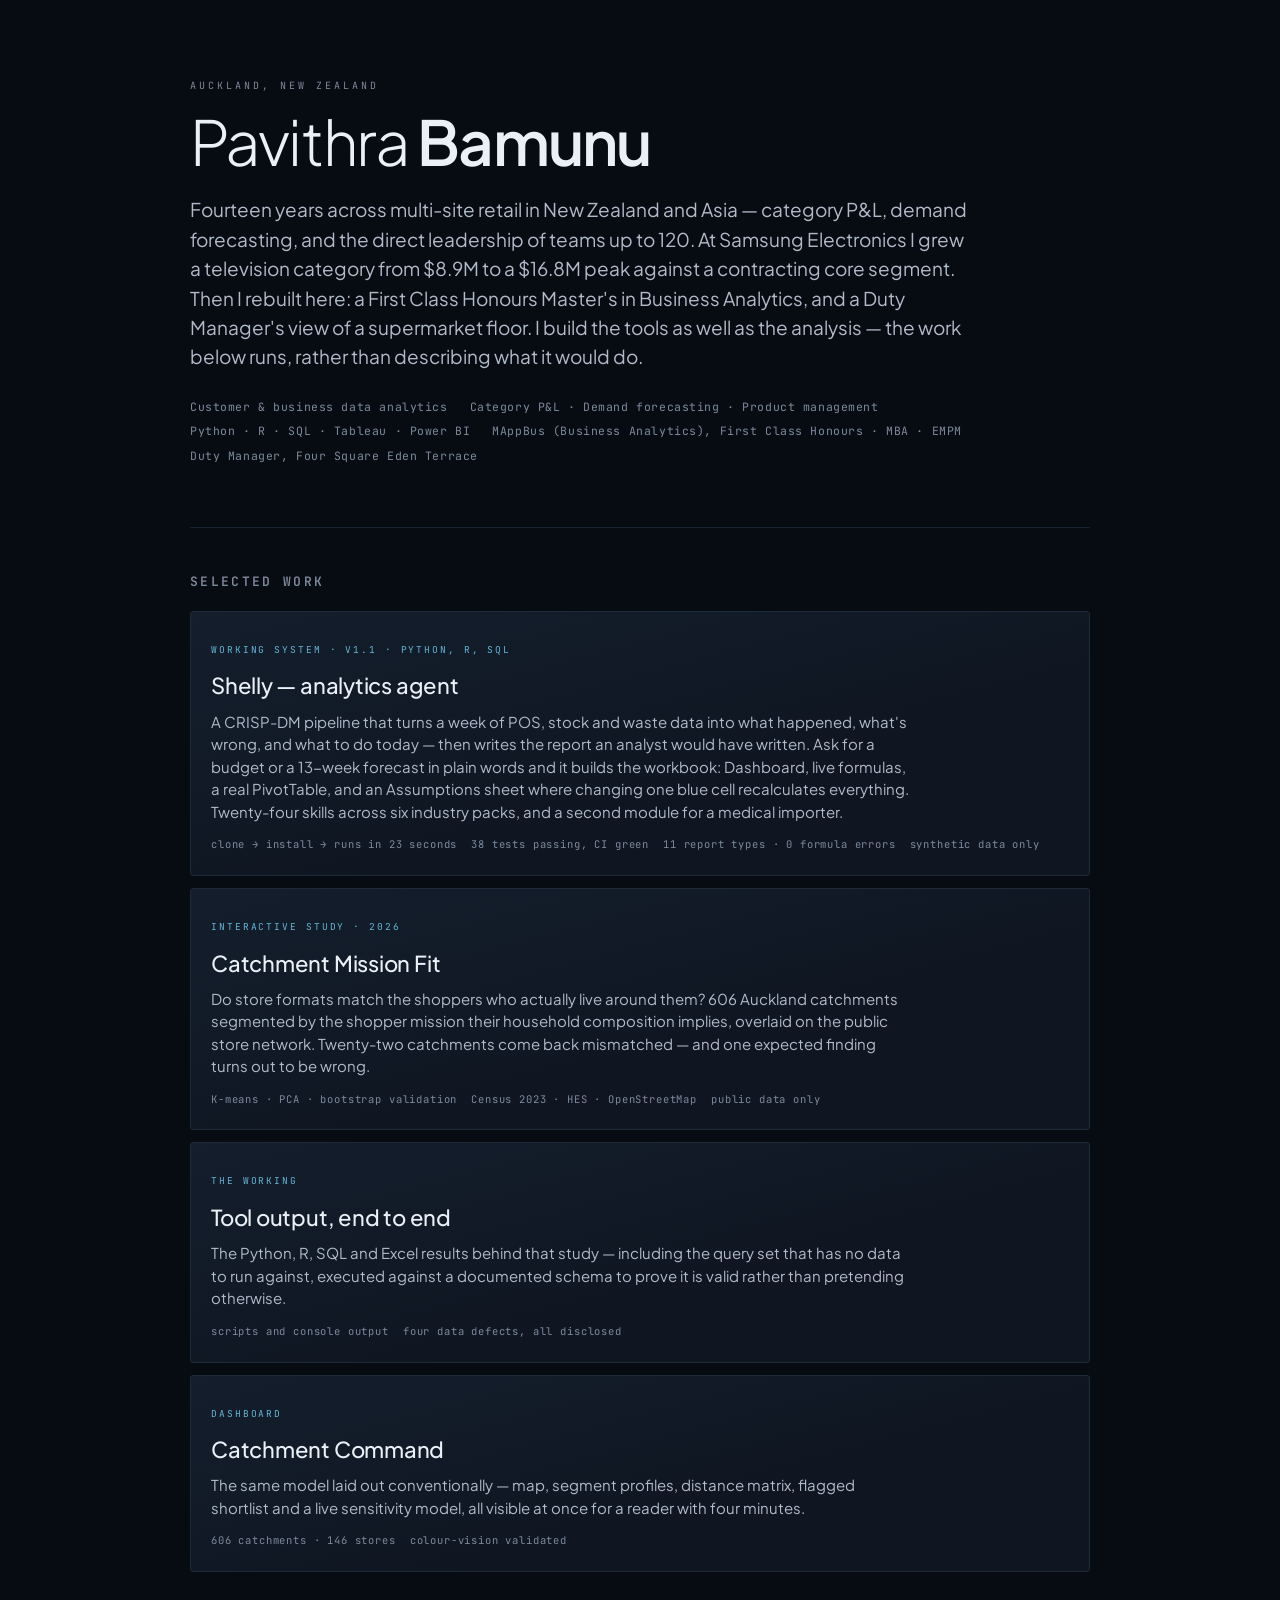
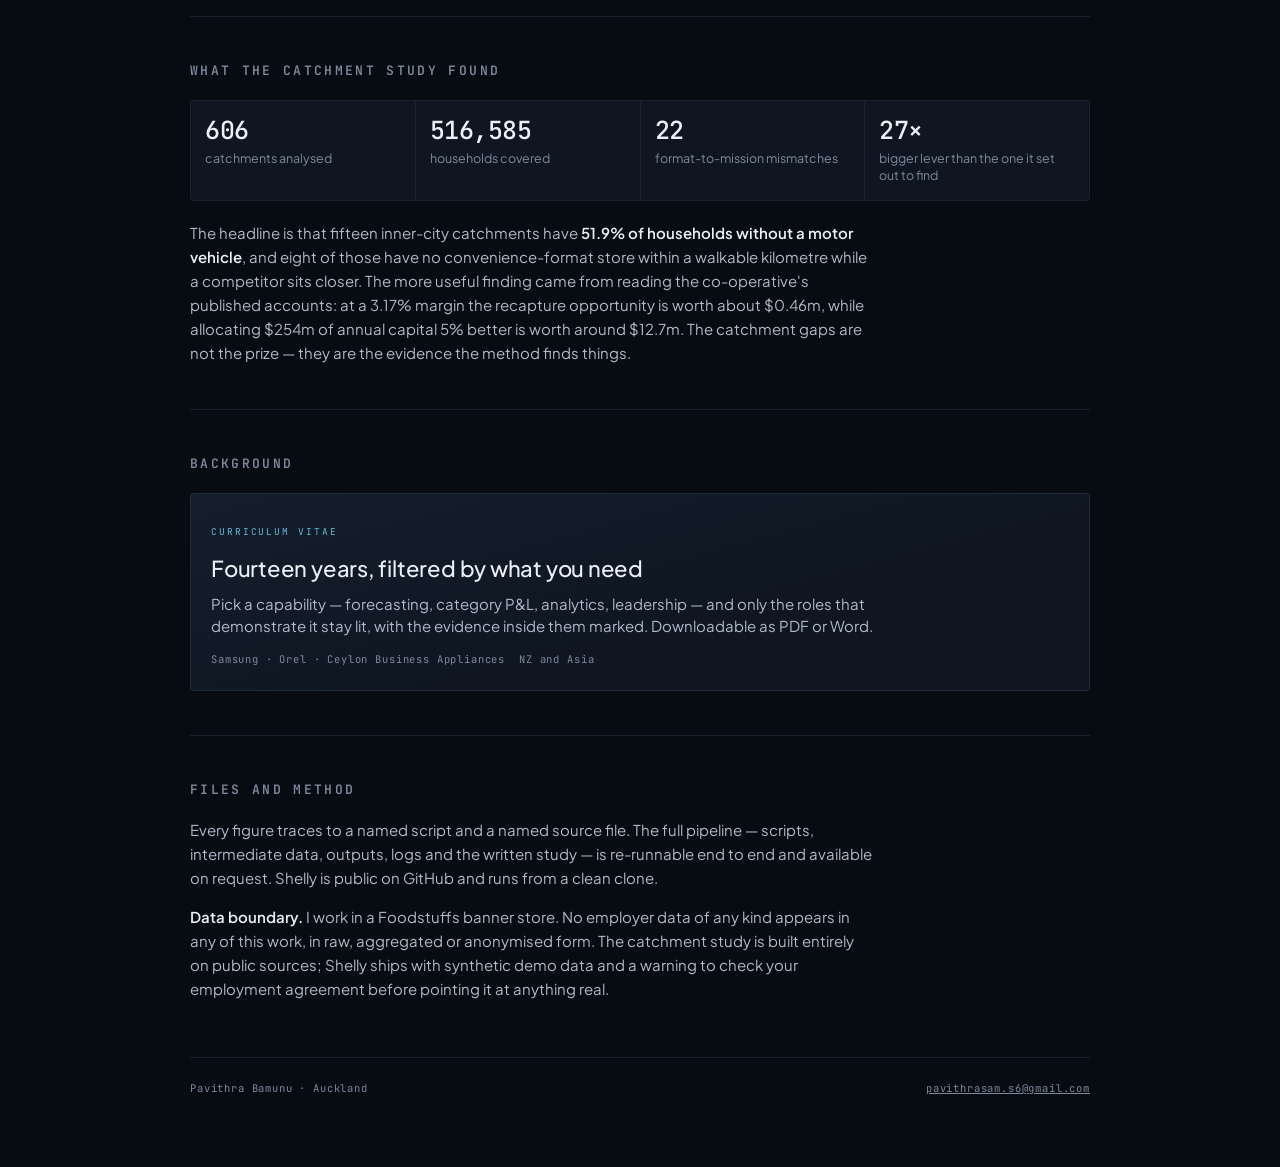
==== commit 20307de8: "Add files via upload" ====
--- a/index.html
+++ b/index.html
@@ -180,7 +180,7 @@
         <span class="pb-l">Auckland catchments segmented, <em>516,585 households</em></span>
       </div>
       <div class="pb-row">
-        <span class="pb-n" data-from="0" data-to="20">20</span>
+        <span class="pb-n" data-from="0" data-to="38">38</span>
         <span class="pb-l">tests passing in a system that <em>runs, not describes</em></span>
       </div>
     </div>
@@ -208,10 +208,10 @@
     <div class="work">
 
       <a class="item" data-r style="--i:2" href="https://pavi44m.github.io/Agent-Shelly-0.3/" target="_blank" rel="noopener">
-        <span class="k">working system · python, r, sql</span>
-        <span class="t">Shelly — retail analytics agent</span>
-        <span class="d">A full CRISP-DM pipeline that turns a week of POS, stock and waste data into what happened, what's wrong, and what to do today. Five forecast models benchmarked against each other, K-means segmentation, exception detection and reorder logic — output as an Excel workbook, a SQLite star schema, Power BI and Tableau extracts, an HTML digest and a six-line briefing for a phone.</span>
-        <span class="m"><span>clone → install → runs in 26 seconds</span><span>20 tests passing</span><span>SARIMA-X best at WAPE 16.4%</span><span>synthetic data only</span></span>
+        <span class="k">working system · v1.1 · python, r, sql</span>
+        <span class="t">Shelly — analytics agent</span>
+        <span class="d">A CRISP-DM pipeline that turns a week of POS, stock and waste data into what happened, what's wrong, and what to do today — then writes the report an analyst would have written. Ask for a budget or a 13-week forecast in plain words and it builds the workbook: Dashboard, live formulas, a real PivotTable, and an Assumptions sheet where changing one blue cell recalculates everything. Twenty-four skills across six industry packs, and a second module for a medical importer.</span>
+        <span class="m"><span>clone → install → runs in 23 seconds</span><span>38 tests passing, CI green</span><span>11 report types · 0 formula errors</span><span>synthetic data only</span></span>
       </a>
 
       <a class="item" data-r style="--i:3" href="catchment-slab.html">
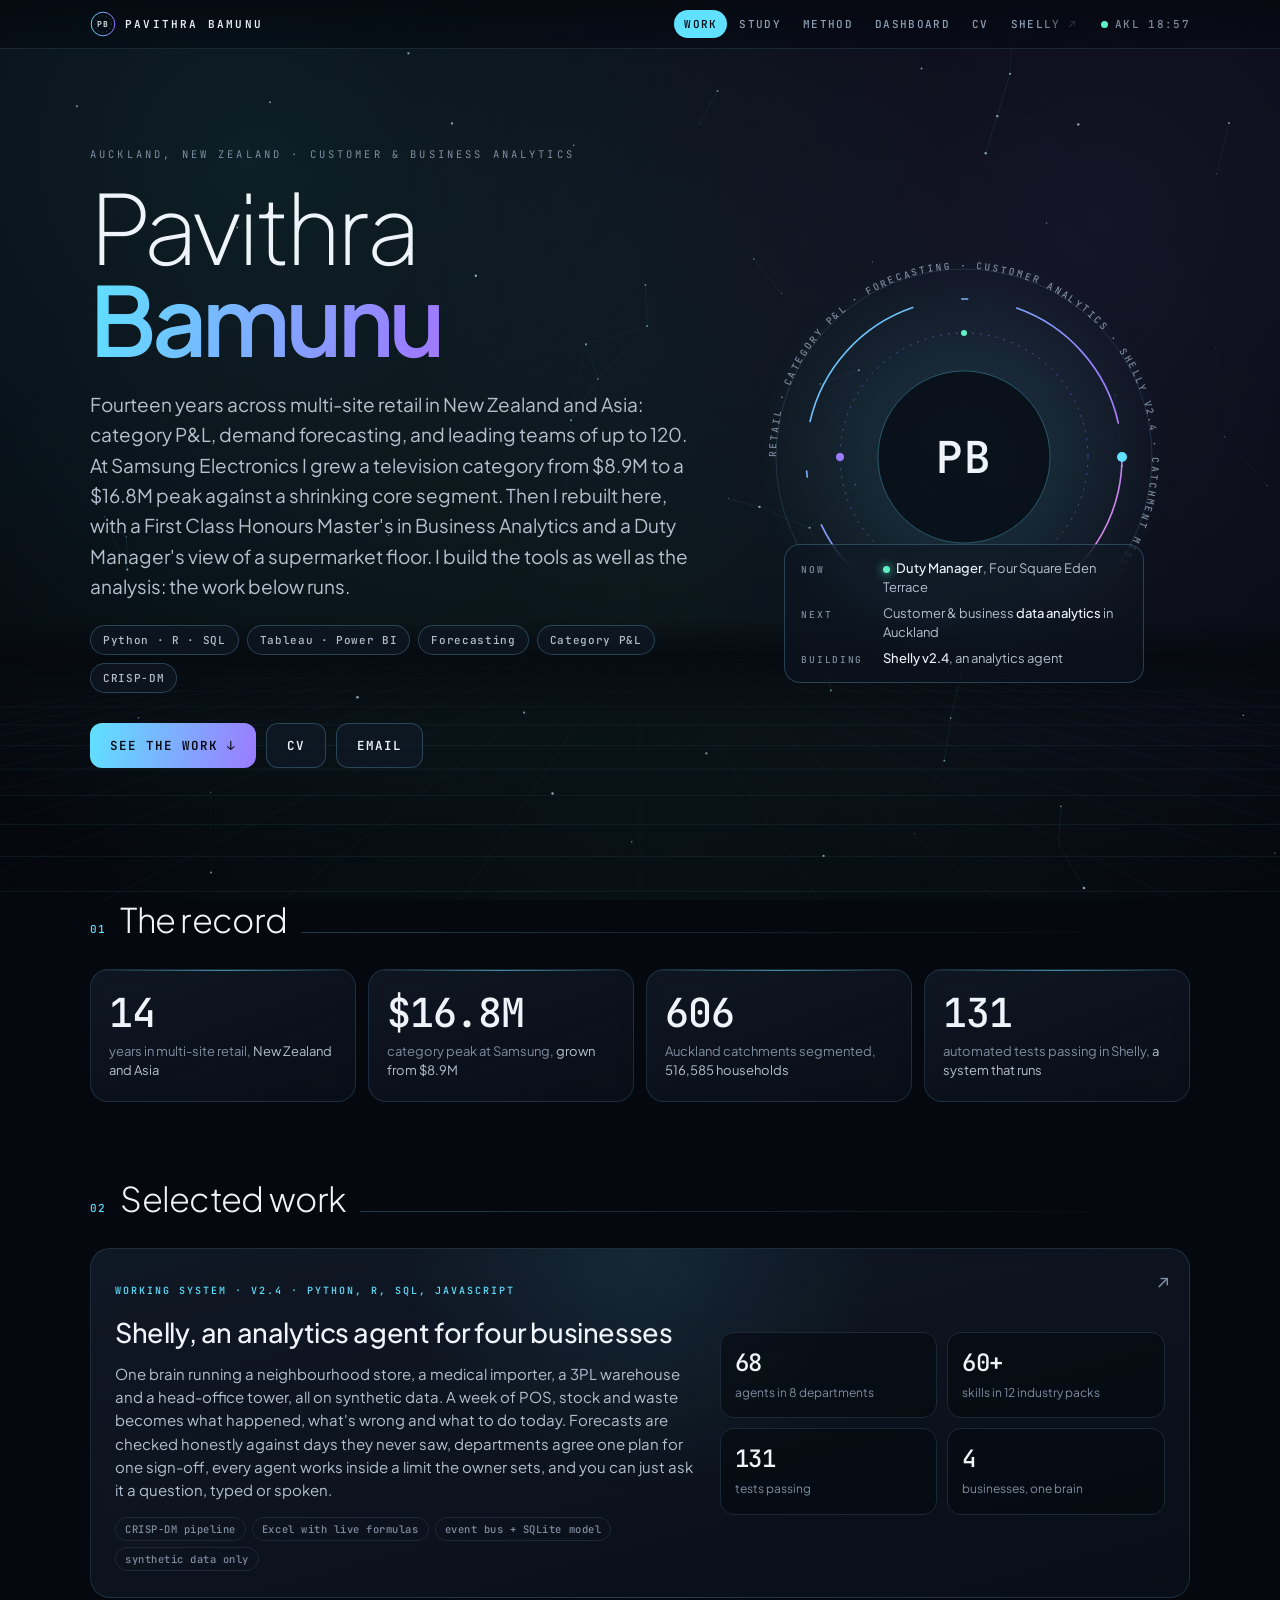
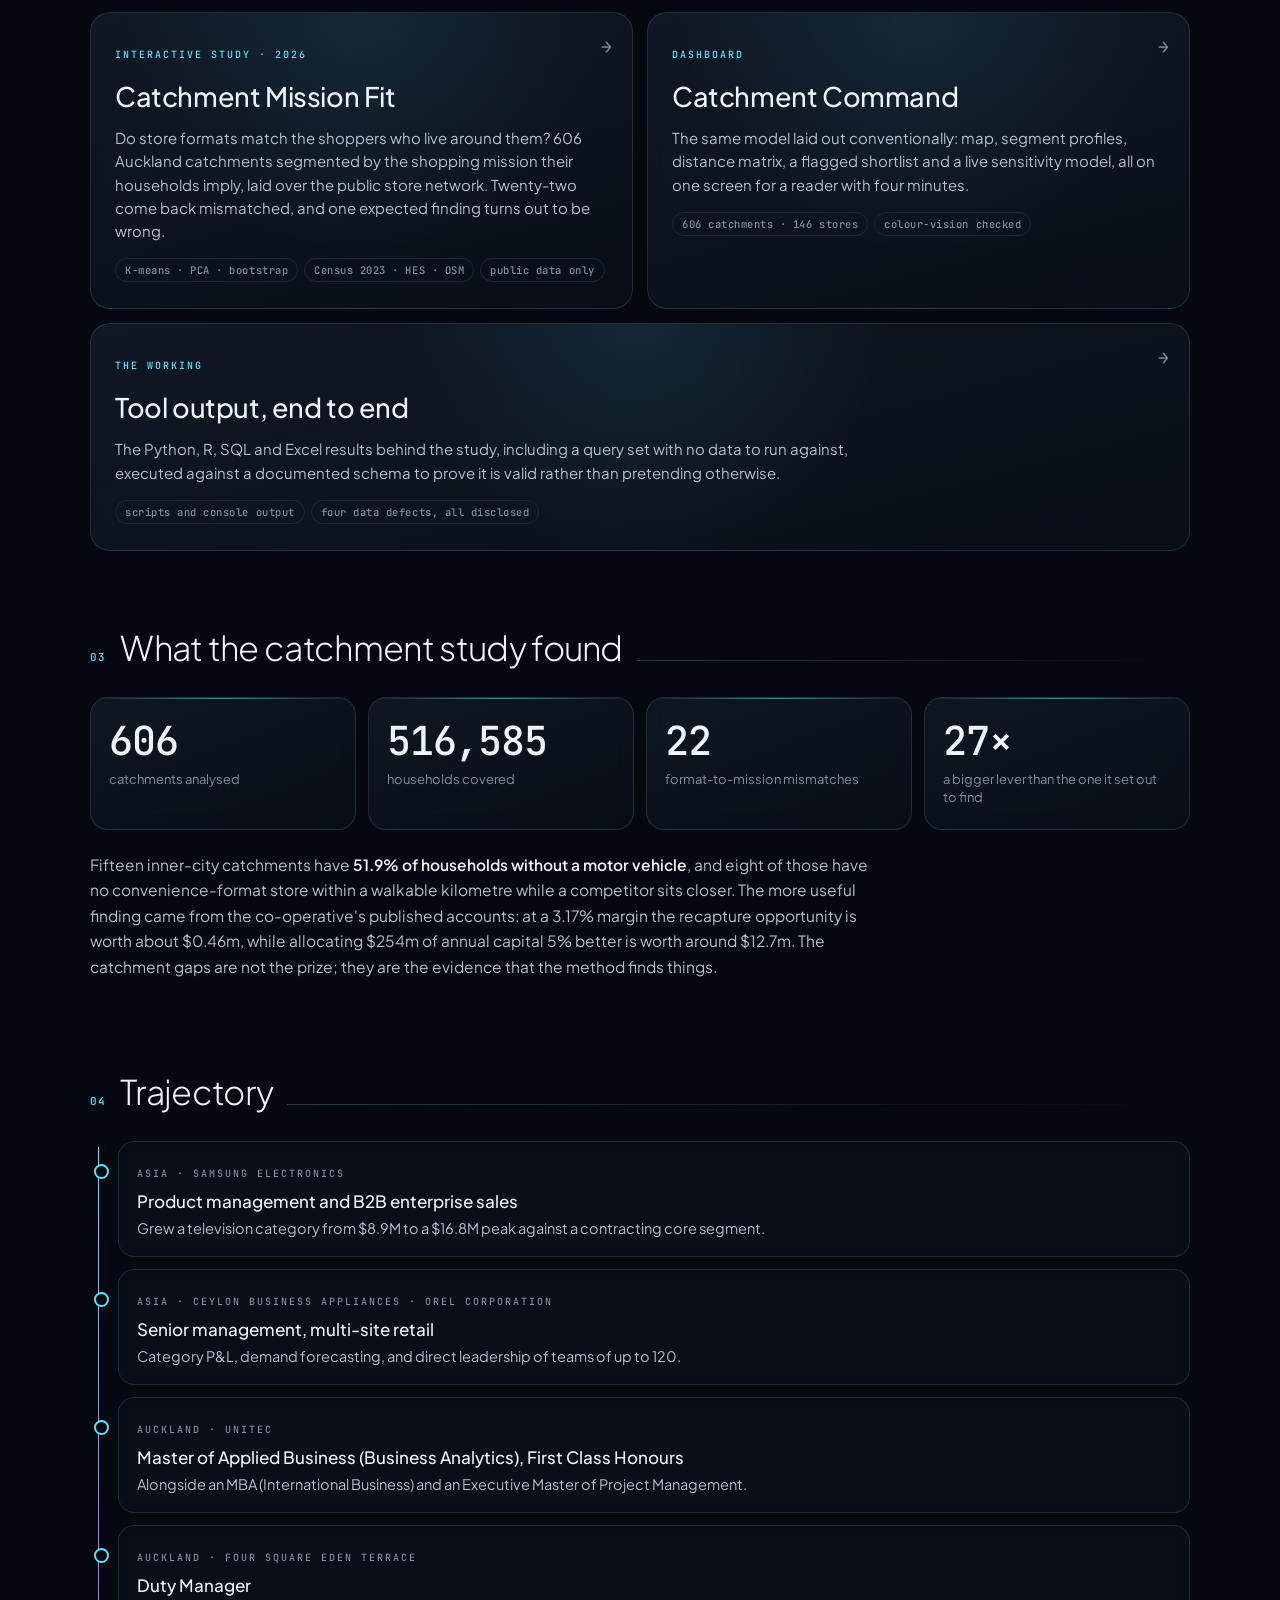
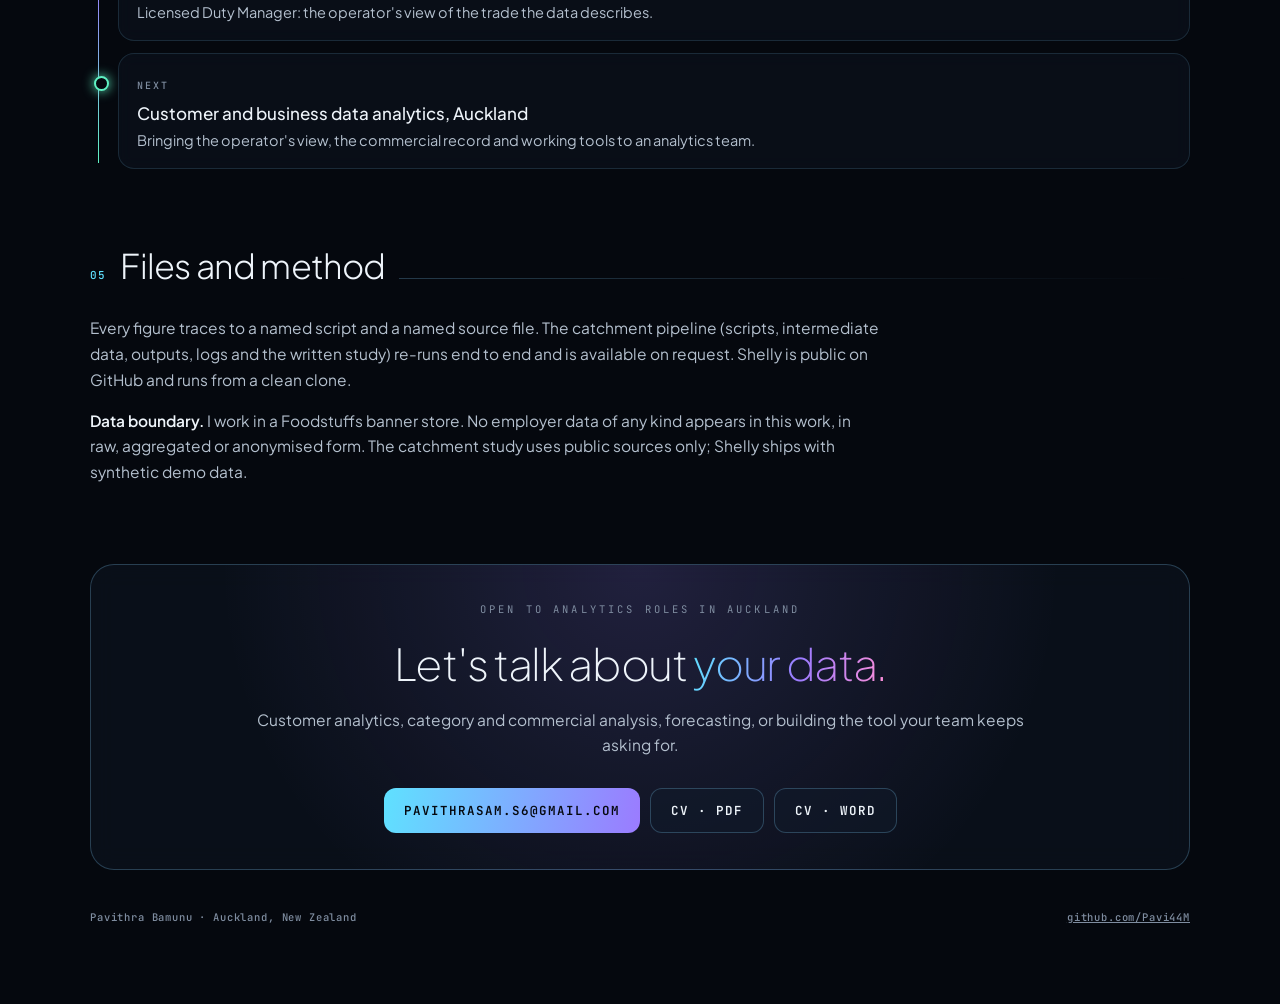
==== commit 915ca144: "Portfolio 2050: identity-resolve opening sequence, living background and HUD navigation on every pag" ====
--- a/index.html
+++ b/index.html
@@ -5,336 +5,405 @@
 <meta name="viewport" content="width=device-width, initial-scale=1, viewport-fit=cover">
 <title>Pavithra Bamunu — Analytics</title>
 <meta name="author" content="Pavithra Bamunu">
-<meta name="description" content="Retail analytics from Auckland — catchment segmentation, store network fit, and the operator's view behind the data.">
+<meta name="description" content="Retail and business analytics from Auckland: catchment segmentation, store network fit, Shelly the analytics agent, and the operator's view behind the data.">
+<meta name="theme-color" content="#05080e">
+<meta property="og:title" content="Pavithra Bamunu — Analytics">
+<meta property="og:description" content="Fourteen years of multi-site retail, a First Class Honours Master's in Business Analytics, and tools that run.">
+<link rel="icon" href="data:image/svg+xml,%3Csvg xmlns='http://www.w3.org/2000/svg' viewBox='0 0 32 32'%3E%3Crect width='32' height='32' rx='8' fill='%2305080e'/%3E%3Ccircle cx='16' cy='16' r='12' fill='none' stroke='%235fe1ff' stroke-width='1.5'/%3E%3Ctext x='16' y='20' text-anchor='middle' font-family='monospace' font-size='10' font-weight='700' fill='%23eaf0f6'%3EPB%3C/text%3E%3C/svg%3E">
 <link rel="preconnect" href="https://fonts.googleapis.com">
 <link rel="preconnect" href="https://fonts.gstatic.com" crossorigin>
-<link rel="stylesheet" href="https://fonts.googleapis.com/css2?family=Plus+Jakarta+Sans:wght@200;300;400;500;600&family=JetBrains+Mono:wght@300;400;500&display=swap">
+<link rel="stylesheet" href="https://fonts.googleapis.com/css2?family=Plus+Jakarta+Sans:wght@200;300;400;500;600;700&family=JetBrains+Mono:wght@300;400;500;600&display=swap">
+<link rel="stylesheet" href="assets/hud.css">
 <style>
 :root{
   color-scheme:dark;
-  padding-top:env(safe-area-inset-top,0px);
-  padding-bottom:env(safe-area-inset-bottom,0px);
-  --void:#070b12; --panel:#0f1622; --panel-2:#141e2c;
-  --etch:#1f2a38; --etch-2:#172230;
-  --ink:#eaf0f6; --ink-2:#b0bac8; --ink-3:#7d8a9c;
-  --accent:#63b6d8;
+  --void:#05080e; --panel:#0c131e; --panel-2:#121c2a;
+  --etch:#1c2836; --etch-2:#152030;
+  --ink:#eef4fa; --ink-2:#b4c0ce; --ink-3:#7f8da0;
+  --accent:#5fe1ff; --accent-2:#9b7bff; --mint:#5ff2c3;
+  --mono:"JetBrains Mono",ui-monospace,monospace;
 }
 *{box-sizing:border-box}
-html,body{background:var(--void)}
-body{
-  margin:0;padding-block:0 70px;padding-inline:20px;
-  color:var(--ink-2);
-  font-family:"Samsung Sans","SamsungOne","One UI Sans","Plus Jakarta Sans",system-ui,-apple-system,"Segoe UI",Roboto,sans-serif;
-  font-size:16px;line-height:1.6;-webkit-font-smoothing:antialiased;
+body{margin:0;padding:0 20px 80px;padding-bottom:max(80px,env(safe-area-inset-bottom));color:var(--ink-2);
+  font-family:"Plus Jakarta Sans",system-ui,-apple-system,"Segoe UI",Roboto,sans-serif;font-size:16px;line-height:1.6;-webkit-font-smoothing:antialiased}
+[hidden]{display:none!important}
+a{color:var(--accent)}
+.wrap{max-width:1100px;margin:0 auto;position:relative;z-index:1}
+.mono{font-family:var(--mono)}
+.tag{font-family:var(--mono);font-size:10.5px;letter-spacing:.3em;text-transform:uppercase;color:var(--ink-3);display:block}
+.grad{background:linear-gradient(100deg,#5fe1ff 0%,#9b7bff 55%,#ff8fd8 100%);-webkit-background-clip:text;background-clip:text;color:transparent}
+
+/* ---------------- hero */
+.hero{display:grid;grid-template-columns:minmax(0,1.35fr) minmax(0,1fr);gap:40px;align-items:center;padding:72px 0 30px;min-height:min(86vh,860px)}
+h1{font-size:clamp(42px,8vw,96px);font-weight:200;letter-spacing:-.045em;line-height:.95;margin:18px 0 0;color:var(--ink)}
+h1 b{font-weight:600;display:block}
+.sub{font-size:clamp(16px,2.1vw,19px);max-width:58ch;margin:26px 0 0;line-height:1.6}
+.chips{display:flex;flex-wrap:wrap;gap:8px;margin-top:24px}
+.chip{font:500 11px var(--mono);letter-spacing:.06em;color:var(--ink-2);padding:7px 12px;border-radius:99px;border:1px solid var(--hud-line-2);background:rgba(18,28,42,.5);backdrop-filter:blur(6px)}
+.cta{display:flex;flex-wrap:wrap;gap:10px;margin-top:30px}
+.btn{display:inline-flex;align-items:center;gap:9px;text-decoration:none;font:600 12.5px var(--mono);letter-spacing:.08em;text-transform:uppercase;padding:13px 20px;border-radius:12px;border:1px solid var(--hud-line-2);color:var(--ink);background:rgba(18,28,42,.6);transition:transform .2s,border-color .2s,box-shadow .2s}
+.btn:hover,.btn:focus-visible{transform:translateY(-2px);border-color:var(--accent);box-shadow:0 10px 30px -10px rgba(95,225,255,.45);outline:none}
+.btn.pri{background:linear-gradient(100deg,#5fe1ff,#9b7bff);color:#05080e;border:0}
+
+/* the identity core: rings orbiting the monogram */
+.core{position:relative;aspect-ratio:1;width:100%;max-width:440px;justify-self:center}
+.core svg{width:100%;height:100%;display:block;overflow:visible}
+.ring{transform-origin:220px 220px}
+.r1{animation:spin 38s linear infinite}.r2{animation:spin 24s linear infinite reverse}.r3{animation:spin 60s linear infinite}
+@keyframes spin{to{transform:rotate(360deg)}}
+.core .lbl{font:500 9.5px var(--mono);letter-spacing:.22em;fill:#7f8da0;text-transform:uppercase}
+.status{position:absolute;left:50%;bottom:-6px;transform:translateX(-50%);width:min(100%,360px);padding:14px 16px;border-radius:16px;border:1px solid var(--hud-line-2);
+  background:var(--hud-glass);backdrop-filter:blur(14px);-webkit-backdrop-filter:blur(14px);font-size:13px;line-height:1.5}
+.status .row{display:flex;gap:10px;align-items:baseline}.status .row+.row{margin-top:6px}
+.status .k{font:500 9.5px var(--mono);letter-spacing:.18em;text-transform:uppercase;color:var(--ink-3);min-width:72px}
+.status b{color:var(--ink);font-weight:500}
+.live{display:inline-block;width:7px;height:7px;border-radius:50%;background:var(--mint);margin-right:6px;box-shadow:0 0 10px var(--mint)}
+
+/* ---------------- sections */
+section{padding-top:70px}
+.sh{display:flex;align-items:baseline;gap:14px;margin:0 0 22px}
+.sh .ix{font:500 11px var(--mono);color:var(--accent);letter-spacing:.1em}
+.sh h2{font-size:clamp(22px,3.4vw,34px);font-weight:300;letter-spacing:-.02em;color:var(--ink);margin:0}
+.sh .ln{flex:1;height:1px;background:linear-gradient(90deg,var(--hud-line-2),transparent)}
+
+/* ledger: the record in four numbers */
+.ledger{display:grid;grid-template-columns:repeat(4,minmax(0,1fr));gap:12px}
+.metric{position:relative;padding:22px 18px;border-radius:18px;border:1px solid var(--hud-line);background:linear-gradient(160deg,rgba(18,28,42,.75),rgba(12,19,30,.55));backdrop-filter:blur(10px);overflow:hidden}
+.metric::before{content:"";position:absolute;inset:0 0 auto;height:1px;background:linear-gradient(90deg,transparent,var(--accent),transparent);opacity:.6}
+.metric .n{font:500 clamp(26px,4vw,40px) var(--mono);color:var(--ink);letter-spacing:-.03em;font-variant-numeric:tabular-nums;line-height:1.05}
+.metric .l{font-size:13px;color:var(--ink-3);margin-top:8px;line-height:1.4}
+.metric .l em{font-style:normal;color:var(--ink-2)}
+
+/* glass cards with a light under the pointer */
+.work{display:grid;grid-template-columns:repeat(2,minmax(0,1fr));gap:14px}
+.card{--mx:50%;--my:0%;position:relative;display:block;text-decoration:none;color:var(--ink-2);padding:26px 24px;border-radius:20px;border:1px solid var(--hud-line);
+  background:radial-gradient(400px circle at var(--mx) var(--my),rgba(95,225,255,.09),transparent 60%),linear-gradient(165deg,rgba(18,28,42,.82),rgba(12,19,30,.62));
+  backdrop-filter:blur(10px);-webkit-backdrop-filter:blur(10px);transition:transform .3s cubic-bezier(.2,.8,.2,1),border-color .3s;overflow:hidden;min-width:0}
+.card:hover,.card:focus-visible{transform:translateY(-4px);border-color:rgba(95,225,255,.5);outline:none}
+.card.wide{grid-column:1/-1}
+.card .k{font:500 10px var(--mono);letter-spacing:.2em;text-transform:uppercase;color:var(--accent)}
+.card .t{display:block;font-size:clamp(21px,2.6vw,27px);font-weight:500;color:var(--ink);margin:10px 0 8px;letter-spacing:-.015em}
+.card .d{display:block;font-size:15px;line-height:1.55;max-width:70ch}
+.card .m{display:flex;flex-wrap:wrap;gap:6px;margin-top:16px}
+.card .m span{font:500 10.5px var(--mono);letter-spacing:.05em;color:var(--ink-3);padding:4px 9px;border-radius:99px;border:1px solid var(--etch)}
+.card .go{position:absolute;right:20px;top:22px;font:500 18px var(--mono);color:var(--ink-3);transition:transform .3s,color .3s}
+.card:hover .go{transform:translate(3px,-3px);color:var(--accent)}
+.feat{display:grid;grid-template-columns:minmax(0,1.3fr) minmax(0,1fr);gap:26px;align-items:center}
+.stats{display:grid;grid-template-columns:repeat(2,minmax(0,1fr));gap:10px}
+.stats div{padding:14px;border-radius:14px;background:rgba(5,8,14,.55);border:1px solid var(--etch)}
+.stats b{display:block;font:500 24px var(--mono);color:var(--ink);letter-spacing:-.02em}
+.stats small{font-size:12px;color:var(--ink-3)}
+
+/* findings */
+.facts{display:grid;grid-template-columns:repeat(4,minmax(0,1fr));gap:12px}
+.note{font-size:15.5px;max-width:72ch;line-height:1.65}
+.note b{color:var(--ink);font-weight:600}
+
+/* trajectory */
+.path{position:relative;display:grid;gap:12px;padding-left:28px}
+.path::before{content:"";position:absolute;left:8px;top:6px;bottom:6px;width:1px;background:linear-gradient(180deg,var(--accent),var(--accent-2) 70%,var(--mint))}
+.stop{position:relative;padding:16px 18px;border-radius:16px;border:1px solid var(--hud-line);background:rgba(12,19,30,.6);backdrop-filter:blur(8px)}
+.stop::before{content:"";position:absolute;left:-25px;top:22px;width:11px;height:11px;border-radius:50%;background:var(--void);border:2px solid var(--accent)}
+.stop.next::before{border-color:var(--mint);box-shadow:0 0 12px var(--mint)}
+.stop .w{font:500 10px var(--mono);letter-spacing:.2em;text-transform:uppercase;color:var(--ink-3)}
+.stop b{display:block;color:var(--ink);font-weight:500;font-size:17px;margin:4px 0 2px}
+.stop p{margin:0;font-size:14.5px}
+
+.contact{margin-top:80px;padding:36px 28px;border-radius:24px;border:1px solid var(--hud-line-2);text-align:center;
+  background:radial-gradient(600px circle at 50% 0%,rgba(155,123,255,.16),transparent 70%),rgba(12,19,30,.7);backdrop-filter:blur(12px)}
+.contact h2{font-size:clamp(26px,4.4vw,44px);font-weight:200;letter-spacing:-.03em;color:var(--ink);margin:10px 0 8px}
+.contact .cta{justify-content:center}
+footer{margin-top:40px;display:flex;flex-wrap:wrap;gap:10px 26px;justify-content:space-between;font:500 10.5px var(--mono);letter-spacing:.08em;color:var(--ink-3)}
+footer a{color:var(--ink-3)}
+
+/* scroll reveal (only when script is running) */
+html.rv [data-rv]{opacity:0;transform:translateY(18px);transition:opacity .7s cubic-bezier(.2,.8,.2,1),transform .7s cubic-bezier(.2,.8,.2,1);transition-delay:calc(var(--i,0)*70ms)}
+html.rv [data-rv].in{opacity:1;transform:none}
+
+@media (max-width:900px){
+  .hero{grid-template-columns:1fr;min-height:0;padding-top:46px;gap:20px}
+  .core{max-width:300px;margin:10px auto 60px}
+  .feat{grid-template-columns:1fr}
+  .ledger,.facts{grid-template-columns:repeat(2,minmax(0,1fr))}
+  .work{grid-template-columns:1fr}
 }
-img{max-width:100%}
-[hidden]{display:none!important}
-.wrap{max-width:900px;margin:0 auto}
-
-.tag{font-family:"JetBrains Mono",ui-monospace,monospace;font-size:10px;letter-spacing:.3em;
-  text-transform:uppercase;color:var(--ink-3);display:block}
-
-header{padding-block:78px 18px}
-h1{font-size:clamp(34px,7vw,62px);font-weight:300;letter-spacing:-.03em;line-height:1.02;
-  margin:16px 0 0;color:var(--ink);text-wrap:balance}
-h1 b{font-weight:600}
-.sub{font-size:clamp(16px,2.4vw,19px);color:var(--ink-2);max-width:56ch;margin:22px 0 0;line-height:1.55}
-.who{display:flex;flex-wrap:wrap;gap:6px 22px;margin-top:26px;
-  font-family:"JetBrains Mono",monospace;font-size:11.5px;color:var(--ink-3);letter-spacing:.05em}
-
-h2{font-size:13px;font-weight:600;letter-spacing:.18em;text-transform:uppercase;
-  color:var(--ink-3);margin:0 0 18px;font-family:"JetBrains Mono",monospace}
-section{padding-block:44px 0;border-top:1px solid var(--etch-2);margin-top:44px}
-
-.work{display:grid;gap:12px}
-.item{
-  display:block;text-decoration:none;padding:22px 20px;border-radius:3px;
-  background:linear-gradient(165deg,var(--panel-2),var(--panel) 62%);
-  border:1px solid var(--etch);transition:border-color .25s,transform .25s;
-}
-.item:hover,.item:focus-visible{border-color:var(--accent);transform:translateY(-2px);outline:none}
-.item .k{font-family:"JetBrains Mono",monospace;font-size:9.5px;letter-spacing:.2em;
-  text-transform:uppercase;color:var(--accent)}
-.item .t{display:block;font-size:22px;font-weight:500;color:var(--ink);margin:9px 0 7px;letter-spacing:-.01em}
-.item .d{display:block;font-size:15px;color:var(--ink-2);line-height:1.5;max-width:64ch}
-.item .m{display:flex;flex-wrap:wrap;gap:5px 14px;margin-top:13px;
-  font-family:"JetBrains Mono",monospace;font-size:10.5px;color:var(--ink-3);letter-spacing:.08em}
-
-
-.facts{display:grid;grid-template-columns:repeat(4,1fr);gap:1px;background:var(--etch-2);
-  border:1px solid var(--etch-2);border-radius:3px;overflow:hidden;margin-top:4px}
-.fact{background:var(--panel);padding:16px 14px}
-.fact .n{font-family:"JetBrains Mono",monospace;font-size:clamp(19px,3.4vw,25px);
-  color:var(--ink);font-weight:500;letter-spacing:-.02em;line-height:1.1}
-.fact .l{font-size:12.5px;color:var(--ink-3);margin-top:6px;line-height:1.35}
-
-.note{font-size:15px;color:var(--ink-2);max-width:62ch;line-height:1.6}
-.note b{color:var(--ink);font-weight:600}
-
-footer{margin-top:56px;padding-top:22px;border-top:1px solid var(--etch-2);
-  display:flex;flex-wrap:wrap;gap:10px 26px;justify-content:space-between;
-  font-family:"JetBrains Mono",monospace;font-size:10.5px;letter-spacing:.08em;color:var(--ink-3)}
-footer a{color:var(--ink-3)}
-footer a:hover{color:var(--accent)}
-
-@media (max-width:700px){ .facts{grid-template-columns:repeat(2,1fr)} }
-
-/* ====================================================================
-   OPENING SEQUENCE
-   The other three pages narrate loading their own data. This page has no
-   data to load, so it states the record instead: four figures counting to
-   their real values, then the curtain lifts and the page assembles.
-
-   Everything visual runs on CSS timers from page load, so a JavaScript
-   fault cannot leave content hidden — script only shortens the timings
-   (repeat visit, skip) and drives the counters, whose final values are
-   already in the markup as static text.
-   ==================================================================== */
-#pb-boot{position:fixed;inset:0;z-index:300;background:var(--void);
-  padding:78px 20px 24px;overflow:auto;
-  transition:opacity .38s ease,visibility .38s;
-  animation:pb-failsafe 0s linear 6s forwards}
+@media (max-width:420px){.metric .n{font-size:24px}.card{padding:22px 18px}}
+
+/* ======================================================================
+   OPENING SEQUENCE · "identity resolve"
+   A ring field spins up around the monogram while a short system log
+   states the record; the name decodes out of noise, the rings fly
+   outward and the page is already in place behind them.
+   CSS alone guarantees it ends (failsafe at 7s) — script only drives the
+   log, the counter and the decode, and shortens everything on a repeat
+   visit, on Skip, or when motion is unwelcome.
+   ====================================================================== */
+#pb-boot{position:fixed;inset:0;z-index:500;background:#03060b;display:grid;place-items:center;overflow:hidden;
+  transition:opacity .6s ease,visibility .6s;animation:pb-failsafe 0s linear 7s forwards}
 #pb-boot.pb-done{opacity:0;visibility:hidden;pointer-events:none}
 @keyframes pb-failsafe{to{opacity:0;visibility:hidden;pointer-events:none}}
-.pb-in{width:100%;max-width:900px;margin:0 auto}   /* == .wrap */
-
-.pb-tag{font-family:"JetBrains Mono",ui-monospace,monospace;font-size:10px;
-  letter-spacing:.3em;text-transform:uppercase;color:var(--ink-3);display:block;
-  animation:pb-fade .5s ease both}
-/* matches h1 exactly: same clamp, weight, tracking, leading and margin */
-.pb-name{font-size:clamp(34px,7vw,62px);font-weight:300;letter-spacing:-.03em;
-  line-height:1.02;color:var(--ink);margin:16px 0 0;text-wrap:balance;
-  animation:pb-rise .6s cubic-bezier(.22,.8,.3,1) both .08s}
+#pb-boot::before{content:"";position:absolute;inset:0;background:
+  repeating-linear-gradient(0deg,rgba(95,225,255,.035) 0 1px,transparent 1px 3px),
+  radial-gradient(circle at 50% 46%,rgba(95,225,255,.12),transparent 55%);pointer-events:none}
+#pb-boot::after{content:"";position:absolute;left:0;right:0;height:140px;top:-140px;background:linear-gradient(180deg,transparent,rgba(95,225,255,.10),transparent);animation:pb-scan 2.6s linear infinite}
+@keyframes pb-scan{to{top:100%}}
+.pb-stage{position:relative;width:min(78vmin,520px);aspect-ratio:1;display:grid;place-items:center}
+.pb-stage svg{position:absolute;inset:0;width:100%;height:100%;overflow:visible}
+.pb-r{transform-origin:50% 50%;transform-box:fill-box;opacity:0;animation:pb-ring 1s cubic-bezier(.2,.8,.2,1) forwards}
+.pb-r.a{animation-delay:.1s}.pb-r.b{animation-delay:.3s}.pb-r.c{animation-delay:.5s}.pb-r.d{animation-delay:.7s}
+@keyframes pb-ring{from{opacity:0;transform:scale(.6) rotate(-40deg)}to{opacity:1;transform:none}}
+.pb-spin{transform-origin:260px 260px;animation:spin 6s linear infinite}.pb-spin.rev{animation-duration:9s;animation-direction:reverse}
+.pb-mid{position:relative;text-align:center;z-index:2}
+.pb-pct{font:500 11px var(--mono);letter-spacing:.3em;color:var(--accent)}
+.pb-name{font-size:clamp(28px,6vw,52px);font-weight:200;letter-spacing:-.03em;color:var(--ink);margin:10px 0 6px;font-family:"Plus Jakarta Sans",system-ui,sans-serif;white-space:nowrap}
 .pb-name b{font-weight:600}
-
-/* the hairline fills while the figures count — a progress bar that is
-   actually about something, rather than a spinner */
-.pb-rule{height:1px;background:var(--etch);margin:26px 0 0;max-width:560px;position:relative;overflow:hidden;
-  animation:pb-fade .4s ease both .2s}
-.pb-rule::after{content:"";position:absolute;inset:0 100% 0 0;background:var(--accent);
-  animation:pb-fill 1.15s cubic-bezier(.3,.7,.2,1) both .3s}
-@keyframes pb-fill{to{right:0}}
-
-.pb-ledger{margin-top:4px;max-width:560px}
-.pb-row{display:flex;align-items:baseline;gap:14px;padding:9px 0;
-  border-bottom:1px solid var(--etch-2);
-  animation:pb-rise .5s cubic-bezier(.22,.8,.3,1) both}
-.pb-row:nth-child(1){animation-delay:.34s}
-.pb-row:nth-child(2){animation-delay:.46s}
-.pb-row:nth-child(3){animation-delay:.58s}
-.pb-row:nth-child(4){animation-delay:.70s}
-.pb-n{font-family:"JetBrains Mono",monospace;font-size:clamp(17px,3.2vw,21px);
-  font-weight:500;color:var(--ink);letter-spacing:-.02em;
-  min-width:6.4ch;text-align:right;font-variant-numeric:tabular-nums}
-.pb-l{font-size:13.5px;color:var(--ink-3);line-height:1.4}
-.pb-l em{font-style:normal;color:var(--ink-2)}
-
-.pb-skip{margin-top:24px;background:none;border:1px solid var(--etch);color:var(--ink-3);
-  border-radius:3px;padding:6px 14px;font-family:"JetBrains Mono",monospace;
-  font-size:11px;letter-spacing:.1em;cursor:pointer;
-  animation:pb-fade .4s ease both 1s}
+.pb-role{font:500 10px var(--mono);letter-spacing:.32em;text-transform:uppercase;color:var(--ink-3)}
+.pb-log{position:absolute;left:max(20px,4vw);bottom:max(22px,4vh);margin:0;font:400 11.5px/1.75 var(--mono);color:#7fb4c8;white-space:pre-wrap;max-width:min(92vw,520px);z-index:2}
+.pb-log .ok{color:var(--mint)}
+.pb-bar{position:absolute;left:0;right:0;bottom:0;height:2px;background:rgba(95,225,255,.08)}
+.pb-bar i{display:block;height:100%;width:100%;background:linear-gradient(90deg,#5fe1ff,#9b7bff,#ff8fd8);transform-origin:left;transform:scaleX(0);animation:pb-fill 2.3s cubic-bezier(.4,.1,.2,1) forwards .2s}
+@keyframes pb-fill{to{transform:scaleX(1)}}
+.pb-skip{position:absolute;right:max(20px,4vw);bottom:max(18px,4vh);z-index:3;background:rgba(18,28,42,.6);border:1px solid var(--hud-line-2);color:var(--ink-2);border-radius:99px;padding:8px 16px;font:500 11px var(--mono);letter-spacing:.14em;cursor:pointer}
 .pb-skip:hover,.pb-skip:focus-visible{border-color:var(--accent);color:var(--ink);outline:none}
-
-@keyframes pb-fade{from{opacity:0}to{opacity:1}}
-@keyframes pb-rise{from{opacity:0;transform:translateY(9px)}to{opacity:1;transform:none}}
-
-/* The page assembles behind the curtain on its own timers. --rb is the
-   moment the first block lands; script lowers it for a repeat visit or a
-   skip, and its absence simply leaves the full-length version. */
-[data-r]{animation:pb-rise .55s cubic-bezier(.22,.8,.3,1) both;
-  animation-delay:calc(var(--rb,1700ms) + var(--i,0)*80ms)}
-
-/* Handing over. The ledger clears quickly so the two layers of text do not
-   sit on top of each other, while the name holds its position throughout —
-   and the header fades rather than rises, because a name that shifts by even
-   nine pixels breaks the illusion that it never moved. */
-#pb-boot.pb-done .pb-tag,#pb-boot.pb-done .pb-rule,
-#pb-boot.pb-done .pb-ledger,#pb-boot.pb-done .pb-skip{opacity:0;transition:opacity .15s ease}
-header[data-r]{animation-name:pb-fade}
-
+#pb-boot.pb-done .pb-stage{transform:scale(2.4);opacity:0;transition:transform .7s cubic-bezier(.6,0,.4,1),opacity .6s}
+@media (max-width:600px){.pb-log{font-size:10.5px;bottom:64px}.pb-skip{bottom:18px}}
 @media (prefers-reduced-motion:reduce){
-  #pb-boot{animation-delay:1.4s}
-  .pb-tag,.pb-name,.pb-rule,.pb-row,.pb-skip,[data-r]{animation:none;opacity:1;transform:none}
-  .pb-rule::after{animation:none;right:0}
+  #pb-boot{animation-delay:1.2s}#pb-boot::after{display:none}
+  .pb-r,.pb-spin,.pb-bar i,.r1,.r2,.r3{animation:none;opacity:1;transform:none}
+  html.rv [data-rv]{opacity:1;transform:none;transition:none}
 }
 </style>
 </head>
 <body>
 
-<div id="pb-boot" role="status" aria-live="polite">
-  <div class="pb-in">
-    <span class="pb-tag">Auckland, New Zealand</span>
-    <div class="pb-name">Pavithra <b>Bamunu</b></div>
-    <div class="pb-rule"></div>
-    <div class="pb-ledger">
-      <div class="pb-row">
-        <span class="pb-n" data-from="0" data-to="14">14</span>
-        <span class="pb-l">years across multi-site retail, <em>New Zealand and Asia</em></span>
+<div id="pb-boot" role="status" aria-live="polite" aria-label="Loading Pavithra Bamunu's portfolio">
+  <div class="pb-stage" aria-hidden="true">
+    <svg viewBox="0 0 520 520">
+      <defs><linearGradient id="pbg" x1="0" x2="1" y1="0" y2="1"><stop offset="0" stop-color="#5fe1ff"/><stop offset=".6" stop-color="#9b7bff"/><stop offset="1" stop-color="#ff8fd8"/></linearGradient></defs>
+      <g class="pb-r a"><circle cx="260" cy="260" r="250" fill="none" stroke="rgba(95,225,255,.14)"/></g>
+      <g class="pb-r b"><g class="pb-spin"><circle cx="260" cy="260" r="214" fill="none" stroke="url(#pbg)" stroke-width="1.5" stroke-dasharray="120 40 8 40" stroke-linecap="round"/></g></g>
+      <g class="pb-r c"><g class="pb-spin rev"><circle cx="260" cy="260" r="176" fill="none" stroke="rgba(155,123,255,.45)" stroke-dasharray="2 7"/>
+        <circle cx="436" cy="260" r="4" fill="#5fe1ff"/><circle cx="84" cy="260" r="3" fill="#9b7bff"/></g></g>
+      <g class="pb-r d"><circle cx="260" cy="260" r="140" fill="rgba(5,8,14,.6)" stroke="rgba(95,225,255,.22)"/>
+        <path d="M260 120 v14 M260 386 v14 M120 260 h14 M386 260 h14" stroke="#5fe1ff" stroke-width="1.5"/></g>
+    </svg>
+    <div class="pb-mid">
+      <div class="pb-pct"><span id="pb-pct">000</span> % · RESOLVING</div>
+      <div class="pb-name" id="pb-name">Pavithra <b>Bamunu</b></div>
+      <div class="pb-role">Analytics · Auckland · NZ</div>
+    </div>
+  </div>
+  <pre class="pb-log" id="pb-log" aria-hidden="true"></pre>
+  <button id="pb-skip" class="pb-skip" type="button">Skip ›</button>
+  <div class="pb-bar" aria-hidden="true"><i></i></div>
+</div>
+
+<div class="wrap">
+
+  <header class="hero">
+    <div>
+      <span class="tag" data-rv>Auckland, New Zealand · Customer &amp; business analytics</span>
+      <h1 data-rv style="--i:1">Pavithra <b class="grad">Bamunu</b></h1>
+      <p class="sub" data-rv style="--i:2">Fourteen years across multi-site retail in New Zealand and Asia: category P&amp;L, demand forecasting, and leading teams of up to 120. At Samsung Electronics I grew a television category from $8.9M to a $16.8M peak against a shrinking core segment. Then I rebuilt here, with a First Class Honours Master's in Business Analytics and a Duty Manager's view of a supermarket floor. I build the tools as well as the analysis: the work below runs.</p>
+      <div class="chips" data-rv style="--i:3">
+        <span class="chip">Python · R · SQL</span><span class="chip">Tableau · Power BI</span><span class="chip">Forecasting</span><span class="chip">Category P&amp;L</span><span class="chip">CRISP-DM</span>
       </div>
-      <div class="pb-row">
-        <span class="pb-n" data-from="8.9" data-to="16.8" data-dec="1" data-pre="$" data-suf="M">$16.8M</span>
-        <span class="pb-l">category peak at Samsung, <em>grown from $8.9M</em></span>
+      <div class="cta" data-rv style="--i:4">
+        <a class="btn pri" href="#work">See the work ↓</a>
+        <a class="btn" href="cv.html">CV</a>
+        <a class="btn" href="mailto:pavithrasam.s6@gmail.com">Email</a>
       </div>
-      <div class="pb-row">
-        <span class="pb-n" data-from="0" data-to="606">606</span>
-        <span class="pb-l">Auckland catchments segmented, <em>516,585 households</em></span>
+    </div>
+    <div class="core" data-rv style="--i:2" aria-hidden="true">
+      <svg viewBox="0 0 440 440">
+        <defs><linearGradient id="cg" x1="0" x2="1" y1="0" y2="1"><stop offset="0" stop-color="#5fe1ff"/><stop offset=".6" stop-color="#9b7bff"/><stop offset="1" stop-color="#ff8fd8"/></linearGradient>
+          <radialGradient id="cf"><stop offset="0" stop-color="rgba(95,225,255,.18)"/><stop offset="1" stop-color="rgba(95,225,255,0)"/></radialGradient>
+          <path id="arc" d="M220 220 m-188 0 a188 188 0 1 1 376 0 a188 188 0 1 1 -376 0"/></defs>
+        <circle cx="220" cy="220" r="210" fill="url(#cf)"/>
+        <g class="ring r3"><circle cx="220" cy="220" r="188" fill="none" stroke="rgba(120,190,230,.16)"/>
+          <text class="lbl"><textPath href="#arc">Retail · Category P&amp;L · Forecasting · Customer analytics · Shelly v2.4 · Catchment Mission Fit · </textPath></text></g>
+        <g class="ring r1"><circle cx="220" cy="220" r="158" fill="none" stroke="url(#cg)" stroke-width="1.6" stroke-dasharray="160 50 6 50" stroke-linecap="round"/>
+          <circle cx="378" cy="220" r="5" fill="#5fe1ff"/></g>
+        <g class="ring r2"><circle cx="220" cy="220" r="124" fill="none" stroke="rgba(155,123,255,.45)" stroke-dasharray="2 6"/>
+          <circle cx="96" cy="220" r="4" fill="#9b7bff"/><circle cx="220" cy="96" r="3" fill="#5ff2c3"/></g>
+        <circle cx="220" cy="220" r="86" fill="rgba(8,13,22,.85)" stroke="rgba(95,225,255,.3)"/>
+        <text x="220" y="236" text-anchor="middle" font-family="JetBrains Mono,monospace" font-size="44" font-weight="600" fill="#eef4fa" letter-spacing="2">PB</text>
+      </svg>
+      <div class="status">
+        <div class="row"><span class="k">Now</span><span><span class="live"></span><b>Duty Manager</b>, Four Square Eden Terrace</span></div>
+        <div class="row"><span class="k">Next</span><span>Customer &amp; business <b>data analytics</b> in Auckland</span></div>
+        <div class="row"><span class="k">Building</span><span><b>Shelly v2.4</b>, an analytics agent</span></div>
       </div>
-      <div class="pb-row">
-        <span class="pb-n" data-from="0" data-to="38">38</span>
-        <span class="pb-l">tests passing in a system that <em>runs, not describes</em></span>
-      </div>
-    </div>
-    <button id="pb-skip" class="pb-skip" type="button">Skip</button>
-  </div>
-</div>
-
-<div class="wrap">
-
-  <header data-r style="--i:0">
-    <span class="tag">Auckland, New Zealand</span>
-    <h1>Pavithra <b>Bamunu</b></h1>
-    <p class="sub">Fourteen years across multi-site retail in New Zealand and Asia — category P&amp;L, demand forecasting, and the direct leadership of teams up to 120. At Samsung Electronics I grew a television category from $8.9M to a $16.8M peak against a contracting core segment. Then I rebuilt here: a First Class Honours Master's in Business Analytics, and a Duty Manager's view of a supermarket floor. I build the tools as well as the analysis — the work below runs, rather than describing what it would do.</p>
-    <div class="who">
-      <span>Customer &amp; business data analytics</span>
-      <span>Category P&amp;L · Demand forecasting · Product management</span>
-      <span>Python · R · SQL · Tableau · Power BI</span>
-      <span>MAppBus (Business Analytics), First Class Honours · MBA · EMPM</span>
-      <span>Duty Manager, Four Square Eden Terrace</span>
     </div>
   </header>
 
-  <section data-r style="--i:1">
-    <h2>Selected work</h2>
+  <section aria-labelledby="h-rec">
+    <div class="sh" data-rv><span class="ix">01</span><h2 id="h-rec">The record</h2><span class="ln"></span></div>
+    <div class="ledger">
+      <div class="metric" data-rv style="--i:0"><div class="n" data-count="14">14</div><div class="l">years in multi-site retail, <em>New Zealand and Asia</em></div></div>
+      <div class="metric" data-rv style="--i:1"><div class="n" data-count="16.8" data-dec="1" data-pre="$" data-suf="M">$16.8M</div><div class="l">category peak at Samsung, <em>grown from $8.9M</em></div></div>
+      <div class="metric" data-rv style="--i:2"><div class="n" data-count="606">606</div><div class="l">Auckland catchments segmented, <em>516,585 households</em></div></div>
+      <div class="metric" data-rv style="--i:3"><div class="n" data-count="131">131</div><div class="l">automated tests passing in Shelly, <em>a system that runs</em></div></div>
+    </div>
+  </section>
+
+  <section id="work" aria-labelledby="h-work">
+    <div class="sh" data-rv><span class="ix">02</span><h2 id="h-work">Selected work</h2><span class="ln"></span></div>
     <div class="work">
 
-      <a class="item" data-r style="--i:2" href="https://pavi44m.github.io/Agent-Shelly-0.3/" target="_blank" rel="noopener">
-        <span class="k">working system · v1.1 · python, r, sql</span>
-        <span class="t">Shelly — analytics agent</span>
-        <span class="d">A CRISP-DM pipeline that turns a week of POS, stock and waste data into what happened, what's wrong, and what to do today — then writes the report an analyst would have written. Ask for a budget or a 13-week forecast in plain words and it builds the workbook: Dashboard, live formulas, a real PivotTable, and an Assumptions sheet where changing one blue cell recalculates everything. Twenty-four skills across six industry packs, and a second module for a medical importer.</span>
-        <span class="m"><span>clone → install → runs in 23 seconds</span><span>38 tests passing, CI green</span><span>11 report types · 0 formula errors</span><span>synthetic data only</span></span>
+      <a class="card wide" data-spot data-rv href="https://pavi44m.github.io/Agent-Shelly-0.3/" target="_blank" rel="noopener">
+        <span class="go" aria-hidden="true">↗</span>
+        <div class="feat">
+          <div>
+            <span class="k">Working system · v2.4 · Python, R, SQL, JavaScript</span>
+            <span class="t">Shelly, an analytics agent for four businesses</span>
+            <span class="d">One brain running a neighbourhood store, a medical importer, a 3PL warehouse and a head-office tower, all on synthetic data. A week of POS, stock and waste becomes what happened, what's wrong and what to do today. Forecasts are checked honestly against days they never saw, departments agree one plan for one sign-off, every agent works inside a limit the owner sets, and you can just ask it a question, typed or spoken.</span>
+            <span class="m"><span>CRISP-DM pipeline</span><span>Excel with live formulas</span><span>event bus + SQLite model</span><span>synthetic data only</span></span>
+          </div>
+          <div class="stats" aria-label="Shelly in numbers">
+            <div><b>68</b><small>agents in 8 departments</small></div>
+            <div><b>60+</b><small>skills in 12 industry packs</small></div>
+            <div><b>131</b><small>tests passing</small></div>
+            <div><b>4</b><small>businesses, one brain</small></div>
+          </div>
+        </div>
       </a>
 
-      <a class="item" data-r style="--i:3" href="catchment-slab.html">
-        <span class="k">interactive study · 2026</span>
+      <a class="card" data-spot data-rv style="--i:1" href="catchment-slab.html">
+        <span class="go" aria-hidden="true">→</span>
+        <span class="k">Interactive study · 2026</span>
         <span class="t">Catchment Mission Fit</span>
-        <span class="d">Do store formats match the shoppers who actually live around them? 606 Auckland catchments segmented by the shopper mission their household composition implies, overlaid on the public store network. Twenty-two catchments come back mismatched — and one expected finding turns out to be wrong.</span>
-        <span class="m"><span>K-means · PCA · bootstrap validation</span><span>Census 2023 · HES · OpenStreetMap</span><span>public data only</span></span>
+        <span class="d">Do store formats match the shoppers who live around them? 606 Auckland catchments segmented by the shopping mission their households imply, laid over the public store network. Twenty-two come back mismatched, and one expected finding turns out to be wrong.</span>
+        <span class="m"><span>K-means · PCA · bootstrap</span><span>Census 2023 · HES · OSM</span><span>public data only</span></span>
       </a>
 
-      <a class="item" data-r style="--i:4" href="method.html">
-        <span class="k">the working</span>
+      <a class="card" data-spot data-rv style="--i:2" href="catchment-command.html">
+        <span class="go" aria-hidden="true">→</span>
+        <span class="k">Dashboard</span>
+        <span class="t">Catchment Command</span>
+        <span class="d">The same model laid out conventionally: map, segment profiles, distance matrix, a flagged shortlist and a live sensitivity model, all on one screen for a reader with four minutes.</span>
+        <span class="m"><span>606 catchments · 146 stores</span><span>colour-vision checked</span></span>
+      </a>
+
+      <a class="card wide" data-spot data-rv style="--i:3" href="method.html">
+        <span class="go" aria-hidden="true">→</span>
+        <span class="k">The working</span>
         <span class="t">Tool output, end to end</span>
-        <span class="d">The Python, R, SQL and Excel results behind that study — including the query set that has no data to run against, executed against a documented schema to prove it is valid rather than pretending otherwise.</span>
+        <span class="d">The Python, R, SQL and Excel results behind the study, including a query set with no data to run against, executed against a documented schema to prove it is valid rather than pretending otherwise.</span>
         <span class="m"><span>scripts and console output</span><span>four data defects, all disclosed</span></span>
       </a>
-
-      <a class="item" data-r style="--i:5" href="catchment-command.html">
-        <span class="k">dashboard</span>
-        <span class="t">Catchment Command</span>
-        <span class="d">The same model laid out conventionally — map, segment profiles, distance matrix, flagged shortlist and a live sensitivity model, all visible at once for a reader with four minutes.</span>
-        <span class="m"><span>606 catchments · 146 stores</span><span>colour-vision validated</span></span>
-      </a>
-
     </div>
   </section>
 
-  <section data-r style="--i:6">
-    <h2>What the catchment study found</h2>
+  <section aria-labelledby="h-find">
+    <div class="sh" data-rv><span class="ix">03</span><h2 id="h-find">What the catchment study found</h2><span class="ln"></span></div>
     <div class="facts">
-      <div class="fact"><div class="n">606</div><div class="l">catchments analysed</div></div>
-      <div class="fact"><div class="n">516,585</div><div class="l">households covered</div></div>
-      <div class="fact"><div class="n">22</div><div class="l">format-to-mission mismatches</div></div>
-      <div class="fact"><div class="n">27×</div><div class="l">bigger lever than the one it set out to find</div></div>
-    </div>
-    <p class="note" style="margin-top:20px">The headline is that fifteen inner-city catchments have <b>51.9% of households without a motor vehicle</b>, and eight of those have no convenience-format store within a walkable kilometre while a competitor sits closer. The more useful finding came from reading the co-operative's published accounts: at a 3.17% margin the recapture opportunity is worth about $0.46m, while allocating $254m of annual capital 5% better is worth around $12.7m. The catchment gaps are not the prize — they are the evidence the method finds things.</p>
+      <div class="metric" data-rv style="--i:0"><div class="n">606</div><div class="l">catchments analysed</div></div>
+      <div class="metric" data-rv style="--i:1"><div class="n">516,585</div><div class="l">households covered</div></div>
+      <div class="metric" data-rv style="--i:2"><div class="n">22</div><div class="l">format-to-mission mismatches</div></div>
+      <div class="metric" data-rv style="--i:3"><div class="n">27×</div><div class="l">a bigger lever than the one it set out to find</div></div>
+    </div>
+    <p class="note" data-rv style="margin-top:22px">Fifteen inner-city catchments have <b>51.9% of households without a motor vehicle</b>, and eight of those have no convenience-format store within a walkable kilometre while a competitor sits closer. The more useful finding came from the co-operative's published accounts: at a 3.17% margin the recapture opportunity is worth about $0.46m, while allocating $254m of annual capital 5% better is worth around $12.7m. The catchment gaps are not the prize; they are the evidence that the method finds things.</p>
   </section>
 
-  <section data-r style="--i:7">
-    <h2>Background</h2>
-    <div class="work">
-      <a class="item" data-r style="--i:8" href="cv.html">
-        <span class="k">curriculum vitae</span>
-        <span class="t">Fourteen years, filtered by what you need</span>
-        <span class="d">Pick a capability — forecasting, category P&amp;L, analytics, leadership — and only the roles that demonstrate it stay lit, with the evidence inside them marked. Downloadable as PDF or Word.</span>
-        <span class="m"><span>Samsung · Orel · Ceylon Business Appliances</span><span>NZ and Asia</span></span>
-      </a>
+  <section aria-labelledby="h-path">
+    <div class="sh" data-rv><span class="ix">04</span><h2 id="h-path">Trajectory</h2><span class="ln"></span></div>
+    <div class="path">
+      <div class="stop" data-rv><span class="w">Asia · Samsung Electronics</span><b>Product management and B2B enterprise sales</b><p>Grew a television category from $8.9M to a $16.8M peak against a contracting core segment.</p></div>
+      <div class="stop" data-rv style="--i:1"><span class="w">Asia · Ceylon Business Appliances · Orel Corporation</span><b>Senior management, multi-site retail</b><p>Category P&amp;L, demand forecasting, and direct leadership of teams of up to 120.</p></div>
+      <div class="stop" data-rv style="--i:2"><span class="w">Auckland · Unitec</span><b>Master of Applied Business (Business Analytics), First Class Honours</b><p>Alongside an MBA (International Business) and an Executive Master of Project Management.</p></div>
+      <div class="stop" data-rv style="--i:3"><span class="w">Auckland · Four Square Eden Terrace</span><b>Duty Manager</b><p>Licensed Duty Manager: the operator's view of the trade the data describes.</p></div>
+      <div class="stop next" data-rv style="--i:4"><span class="w">Next</span><b>Customer and business data analytics, Auckland</b><p>Bringing the operator's view, the commercial record and working tools to an analytics team.</p></div>
     </div>
   </section>
 
-  <section data-r style="--i:9">
-    <h2>Files and method</h2>
-    <p class="note">Every figure traces to a named script and a named source file. The full pipeline — scripts, intermediate data, outputs, logs and the written study — is re-runnable end to end and available on request. Shelly is public on GitHub and runs from a clean clone.</p>
-    <p class="note" style="margin-top:14px"><b>Data boundary.</b> I work in a Foodstuffs banner store. No employer data of any kind appears in any of this work, in raw, aggregated or anonymised form. The catchment study is built entirely on public sources; Shelly ships with synthetic demo data and a warning to check your employment agreement before pointing it at anything real.</p>
+  <section aria-labelledby="h-method">
+    <div class="sh" data-rv><span class="ix">05</span><h2 id="h-method">Files and method</h2><span class="ln"></span></div>
+    <p class="note" data-rv>Every figure traces to a named script and a named source file. The catchment pipeline (scripts, intermediate data, outputs, logs and the written study) re-runs end to end and is available on request. Shelly is public on GitHub and runs from a clean clone.</p>
+    <p class="note" data-rv style="margin-top:14px"><b>Data boundary.</b> I work in a Foodstuffs banner store. No employer data of any kind appears in this work, in raw, aggregated or anonymised form. The catchment study uses public sources only; Shelly ships with synthetic demo data.</p>
   </section>
 
-  <footer data-r style="--i:10">
-    <span>Pavithra Bamunu · Auckland</span>
-    <span><a href="mailto:pavithrasam.s6@gmail.com">pavithrasam.s6@gmail.com</a></span>
+  <div class="contact" data-rv>
+    <span class="tag">Open to analytics roles in Auckland</span>
+    <h2>Let's talk about <span class="grad">your data.</span></h2>
+    <p class="note" style="margin:0 auto">Customer analytics, category and commercial analysis, forecasting, or building the tool your team keeps asking for.</p>
+    <div class="cta">
+      <a class="btn pri" href="mailto:pavithrasam.s6@gmail.com">pavithrasam.s6@gmail.com</a>
+      <a class="btn" href="Pavithra_Bamunu_CV_Master.pdf" download>CV · PDF</a>
+      <a class="btn" href="Pavithra_Bamunu_CV_Master.docx" download>CV · Word</a>
+    </div>
+  </div>
+
+  <footer>
+    <span>Pavithra Bamunu · Auckland, New Zealand</span>
+    <span><a href="https://github.com/Pavi44M">github.com/Pavi44M</a></span>
   </footer>
-
 </div>
 
 <script>
-/* Opening sequence. The page reveals itself on CSS timers regardless of what
-   happens in here; this only shortens those timers and animates the counters. */
-(function(){
+/* Opening sequence + reveal. The page is complete without any of this. */
+(function () {
   "use strict";
-  var box = document.getElementById("pb-boot");
-  if(!box) return;
-  var root = document.documentElement, done = false;
-
-  function finish(){
-    if(done) return; done = true;
-    box.classList.add("pb-done");
-    setTimeout(function(){ if(box.parentNode) box.parentNode.removeChild(box); }, 450);
+  var root = document.documentElement, box = document.getElementById("pb-boot");
+  var still = false, seen = false;
+  try { still = matchMedia("(prefers-reduced-motion: reduce)").matches; } catch (e) {}
+  try { seen = sessionStorage.getItem("pb.seen") === "1"; sessionStorage.setItem("pb.seen", "1"); } catch (e) {}
+
+  /* reveal on scroll */
+  if ("IntersectionObserver" in window && !still) {
+    root.classList.add("rv");
+    var io = new IntersectionObserver(function (es) { es.forEach(function (e) { if (e.isIntersecting) { e.target.classList.add("in"); io.unobserve(e.target); } }); }, { rootMargin: "0px 0px -8% 0px" });
+    document.querySelectorAll("[data-rv]").forEach(function (el) { io.observe(el); });
+    setTimeout(function () { document.querySelectorAll("[data-rv]").forEach(function (el) { var r = el.getBoundingClientRect(); if (r.top < innerHeight) el.classList.add("in"); }); }, 7200);
   }
-
-  var still = false, seen = false;
-  try { still = matchMedia("(prefers-reduced-motion: reduce)").matches; } catch(e){}
-  try { seen = sessionStorage.getItem("pb.seen") === "1"; sessionStorage.setItem("pb.seen","1"); } catch(e){}
-
-  /* Seen it already this session, or motion is unwelcome: land the page
-     almost immediately rather than making the same person wait twice. */
-  function shortcut(ms){
-    root.style.setProperty("--rb", ms + "ms");
-    box.querySelectorAll(".pb-n").forEach(function(n){ n.textContent = render(n, +n.dataset.to); });
-    setTimeout(finish, ms);
+  /* numbers count up once, when first seen */
+  function fmt(el, v) { var d = +(el.dataset.dec || 0); return (el.dataset.pre || "") + v.toFixed(d).replace(/\B(?=(\d{3})+(?!\d))/g, ",") + (el.dataset.suf || ""); }
+  if ("IntersectionObserver" in window && !still) {
+    var co = new IntersectionObserver(function (es) {
+      es.forEach(function (e) {
+        if (!e.isIntersecting) return; co.unobserve(e.target);
+        var el = e.target, to = +el.dataset.count, t0 = null;
+        (function f(ts) { if (t0 === null) t0 = ts; var p = Math.min(1, (ts - t0) / 1100), k = p === 1 ? 1 : 1 - Math.pow(2, -10 * p); el.textContent = fmt(el, to * k); if (p < 1) requestAnimationFrame(f); })(performance.now());
+      });
+    }, { threshold: .6 });
+    document.querySelectorAll("[data-count]").forEach(function (el) { co.observe(el); });
   }
 
-  function render(el, v){
-    var d = +(el.dataset.dec || 0);
-    return (el.dataset.pre || "") +
-           v.toFixed(d).replace(/\B(?=(\d{3})+(?!\d))/g, ",") +
-           (el.dataset.suf || "");
-  }
-
-  if(still || seen){ shortcut(seen && !still ? 260 : 120); return; }
-
-  /* Counters. easeOutExpo so each figure decelerates into its real value
-     instead of ticking at a constant, mechanical rate. */
-  var START = 300, DUR = 850;
-  box.querySelectorAll(".pb-n").forEach(function(el, i){
-    var from = +el.dataset.from, to = +el.dataset.to, t0 = null, delay = START + i * 110;
-    el.textContent = render(el, from);
-    function frame(ts){
-      if(t0 === null) t0 = ts;
-      var p = Math.min(1, (ts - t0) / DUR);
-      var e = p === 1 ? 1 : 1 - Math.pow(2, -10 * p);
-      el.textContent = render(el, from + (to - from) * e);
-      if(p < 1) requestAnimationFrame(frame); else el.textContent = render(el, to);
-    }
-    setTimeout(function(){ requestAnimationFrame(frame); }, delay);
-  });
-
-  function skip(){ if(!done) shortcut(140); }
-  document.getElementById("pb-skip").addEventListener("click", skip);
-  box.addEventListener("click", skip);
-  document.addEventListener("keydown", function(e){
-    if(!done && (e.key === "Escape" || e.key === "Enter" || e.key === " ")) skip();
-  });
-
-  setTimeout(finish, 1650);
+  if (!box) return;
+  var done = false;
+  function finish() { if (done) return; done = true; box.classList.add("pb-done"); setTimeout(function () { if (box.parentNode) box.parentNode.removeChild(box); }, 800); }
+  document.getElementById("pb-skip").addEventListener("click", finish);
+  document.addEventListener("keydown", function (e) { if (!done && (e.key === "Escape" || e.key === "Enter" || e.key === " ")) finish(); });
+  if (still || seen) { setTimeout(finish, still ? 150 : 450); return; }
+
+  /* the log states the record as the rings spin up */
+  var LOG = [
+    ["› boot pb-os · auckland node", 150],
+    ["› record: 14 years · multi-site retail · NZ + Asia", 420],
+    ["› samsung tv category $8.9M → $16.8M ........ ok", 760],
+    ["› catchments 606 · households 516,585 ....... ok", 1080],
+    ["› shelly v2.4 · 68 agents · 131 tests ...... ok", 1400],
+    ["› identity resolved", 1880]
+  ];
+  var log = document.getElementById("pb-log");
+  LOG.forEach(function (l) { setTimeout(function () { if (done) return; log.innerHTML += l[0].replace(/ok$/, '<span class="ok">ok</span>') + "\n"; }, l[1]); });
+
+  /* percentage */
+  var pct = document.getElementById("pb-pct"), T = 2300, s0 = performance.now();
+  (function p(ts) { var k = Math.min(1, (ts - s0) / T); pct.textContent = String(Math.round(k * 100)).padStart(3, "0"); if (k < 1 && !done) requestAnimationFrame(p); })(s0);
+
+  /* the name decodes out of noise */
+  var name = document.getElementById("pb-name"), A = "Pavithra ", B = "Bamunu", G = "▓▒░<>/\\|=+*#%01ΛΣΞ", D0 = 300, D = 1500;
+  function scr(str, k) { var out = ""; for (var i = 0; i < str.length; i++) out += (str[i] === " " || i / str.length < k) ? str[i] : G[(Math.random() * G.length) | 0]; return out; }
+  (function dec(ts) {
+    var k = Math.max(0, Math.min(1, (ts - s0 - D0) / D));
+    name.innerHTML = scr(A, k).replace(/[<>&]/g, function (c) { return { "<": "&lt;", ">": "&gt;", "&": "&amp;" }[c]; }) + "<b>" + scr(B, Math.max(0, k * 1.15 - .15)).replace(/[<>&]/g, function (c) { return { "<": "&lt;", ">": "&gt;", "&": "&amp;" }[c]; }) + "</b>";
+    if (k < 1 && !done) requestAnimationFrame(dec); else name.innerHTML = "Pavithra <b>Bamunu</b>";
+  })(s0);
+
+  setTimeout(finish, 2650);
 })();
 </script>
+<script src="assets/hud.js" defer></script>
 </body>
 </html>
--- a/assets/hud.css
+++ b/assets/hud.css
@@ -0,0 +1,48 @@
+/* ==========================================================================
+   PB · 2050 layer — shared by every page of the portfolio.
+   A living background (aurora, horizon grid, drifting particles), a heads-up
+   navigation bar with Auckland time, a scroll-progress hairline and a soft
+   light that follows the pointer. Pages opt out of the background with
+   <html data-hud-bg="off"> (the study pages draw their own).
+   Everything degrades: no JS = static page, reduced motion = still frames.
+   ========================================================================== */
+:root{
+  --hud-cyan:#5fe1ff; --hud-violet:#9b7bff; --hud-mint:#5ff2c3; --hud-amber:#ffc46b;
+  --hud-glass:rgba(14,22,34,.55); --hud-line:rgba(120,190,230,.16); --hud-line-2:rgba(120,190,230,.28);
+  --hud-grad:linear-gradient(100deg,#5fe1ff 0%,#9b7bff 55%,#ff8fd8 100%);
+}
+#hud-bg{position:fixed;inset:0;z-index:-1;pointer-events:none;display:block;width:100%;height:100%}
+html[data-hud-bg="off"] #hud-bg{display:none}
+html:not([data-hud-bg="off"]) body{background:transparent}
+html:not([data-hud-bg="off"]){background:#05080e}
+
+/* heads-up bar */
+.hud{position:sticky;top:0;z-index:200;margin:0 -20px;padding:10px 20px calc(10px);
+  backdrop-filter:blur(14px) saturate(140%);-webkit-backdrop-filter:blur(14px) saturate(140%);
+  background:linear-gradient(180deg,rgba(5,8,14,.82),rgba(5,8,14,.55));border-bottom:1px solid var(--hud-line)}
+.hud-in{max-width:1100px;margin:0 auto;display:flex;align-items:center;gap:14px;font:500 11px "JetBrains Mono",ui-monospace,monospace;letter-spacing:.12em;text-transform:uppercase}
+.hud-mark{display:flex;align-items:center;gap:9px;text-decoration:none;color:#eaf0f6;flex:none}
+.hud-mark svg{width:26px;height:26px;display:block}
+.hud-mark b{font-weight:600;letter-spacing:.2em}
+.hud-nav{display:flex;gap:2px;margin-left:auto;overflow-x:auto;scrollbar-width:none;-webkit-mask:linear-gradient(90deg,#000 88%,transparent)}
+.hud-nav::-webkit-scrollbar{display:none}
+.hud-nav a{color:#8fa0b4;text-decoration:none;padding:7px 10px;border-radius:99px;white-space:nowrap;transition:color .2s,background .2s}
+.hud-nav a:hover,.hud-nav a:focus-visible{color:#eaf0f6;background:rgba(95,225,255,.08);outline:none}
+.hud-nav a[aria-current="page"]{color:#05080e;background:var(--hud-cyan)}
+.hud-clock{flex:none;color:#7d8a9c;display:flex;align-items:center;gap:7px}
+.hud-dot{width:7px;height:7px;border-radius:50%;background:var(--hud-mint);box-shadow:0 0 0 0 rgba(95,242,195,.6);animation:hud-pulse 2.4s ease-out infinite}
+@keyframes hud-pulse{70%{box-shadow:0 0 0 8px rgba(95,242,195,0)}100%{box-shadow:0 0 0 0 rgba(95,242,195,0)}}
+.hud-prog{position:absolute;left:0;bottom:-1px;height:1px;width:100%;background:var(--hud-grad);transform-origin:left;transform:scaleX(var(--p,0))}
+@media (max-width:760px){.hud-clock .hud-t{display:none}.hud-mark b{display:none}.hud-in{gap:8px}}
+
+/* the light that follows the pointer (desktop only) */
+#hud-glow{position:fixed;width:520px;height:520px;left:0;top:0;border-radius:50%;pointer-events:none;z-index:0;opacity:0;
+  background:radial-gradient(circle,rgba(95,225,255,.07),rgba(155,123,255,.04) 40%,transparent 70%);transform:translate(-50%,-50%);transition:opacity .6s}
+html.hud-pointer #hud-glow{opacity:1}
+
+/* study pages keep their own look: the bar floats over them */
+html[data-hud-bg="off"] .hud{position:fixed;left:0;right:0;margin:0}
+html[data-hud-bg="off"] body{padding-top:52px}
+
+@media (prefers-reduced-motion:reduce){.hud-dot{animation:none}#hud-glow{display:none}}
+@media print{.hud,#hud-bg,#hud-glow{display:none!important}}
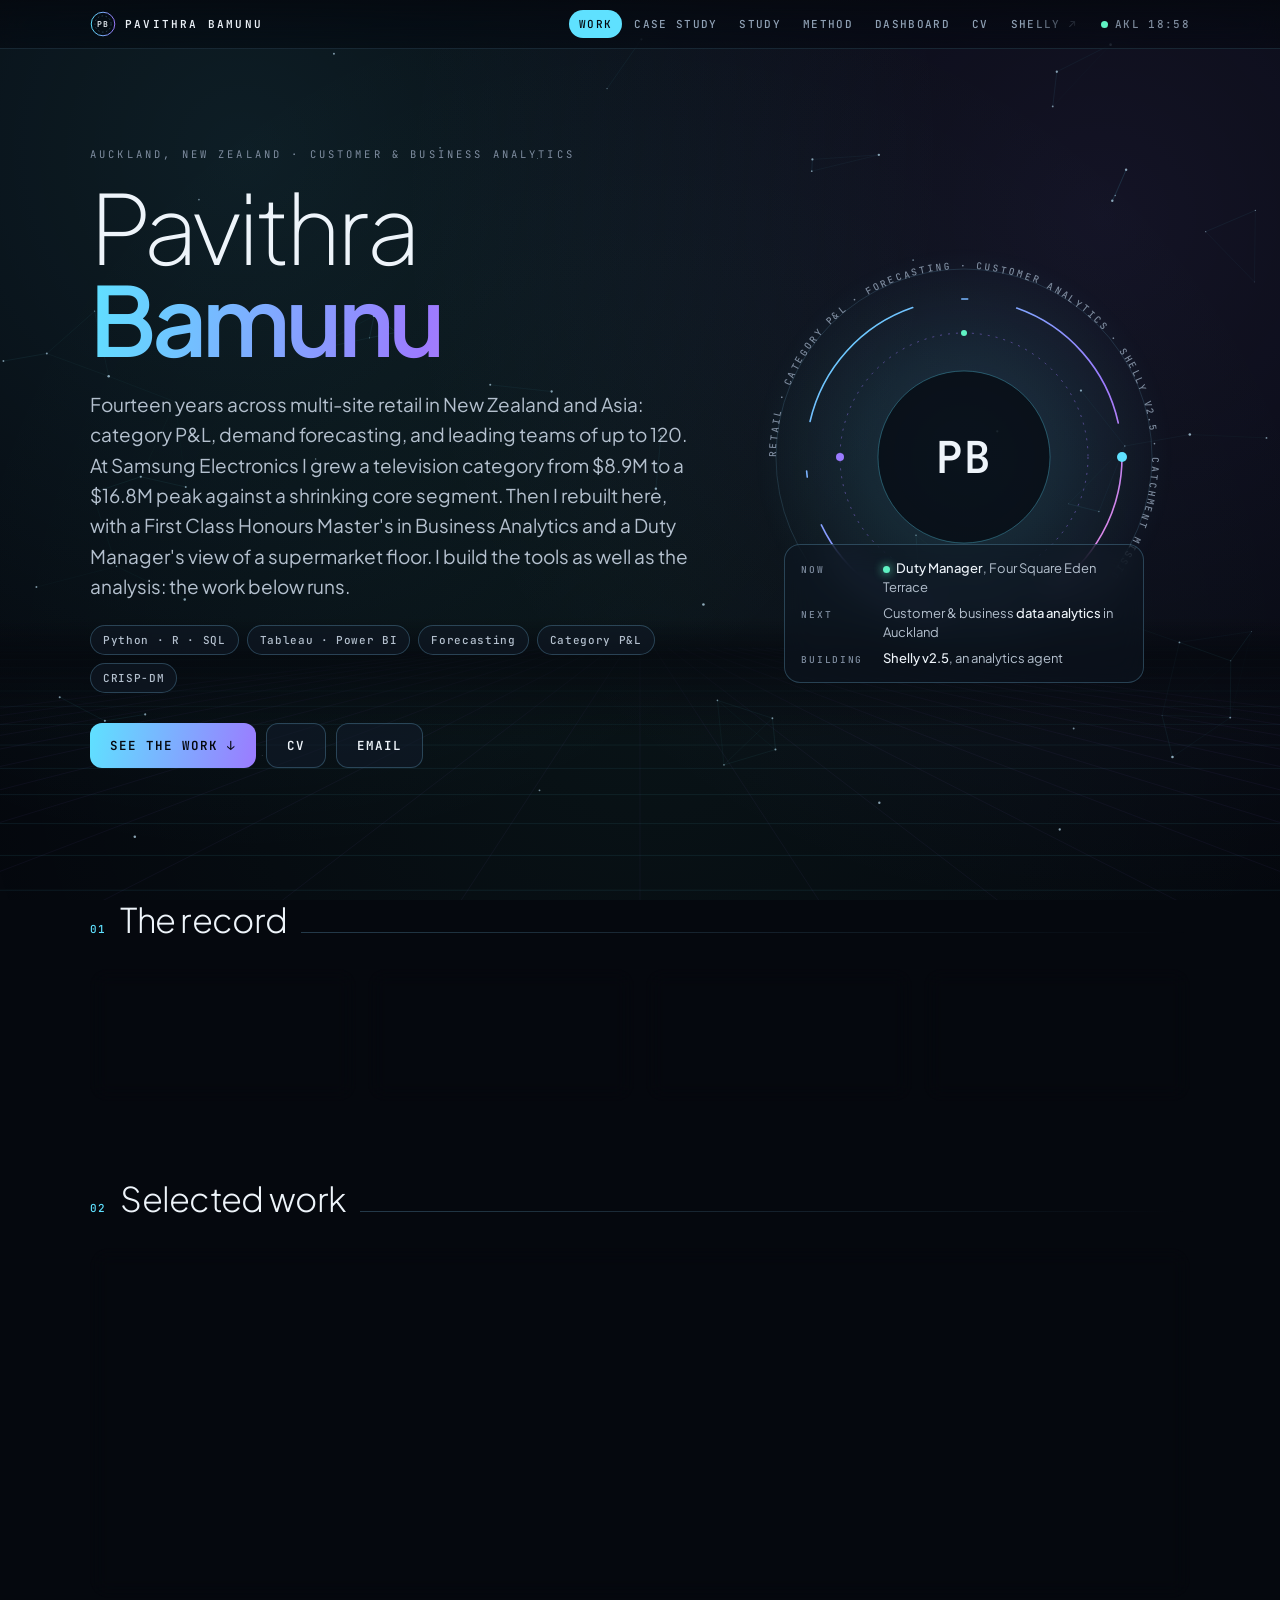
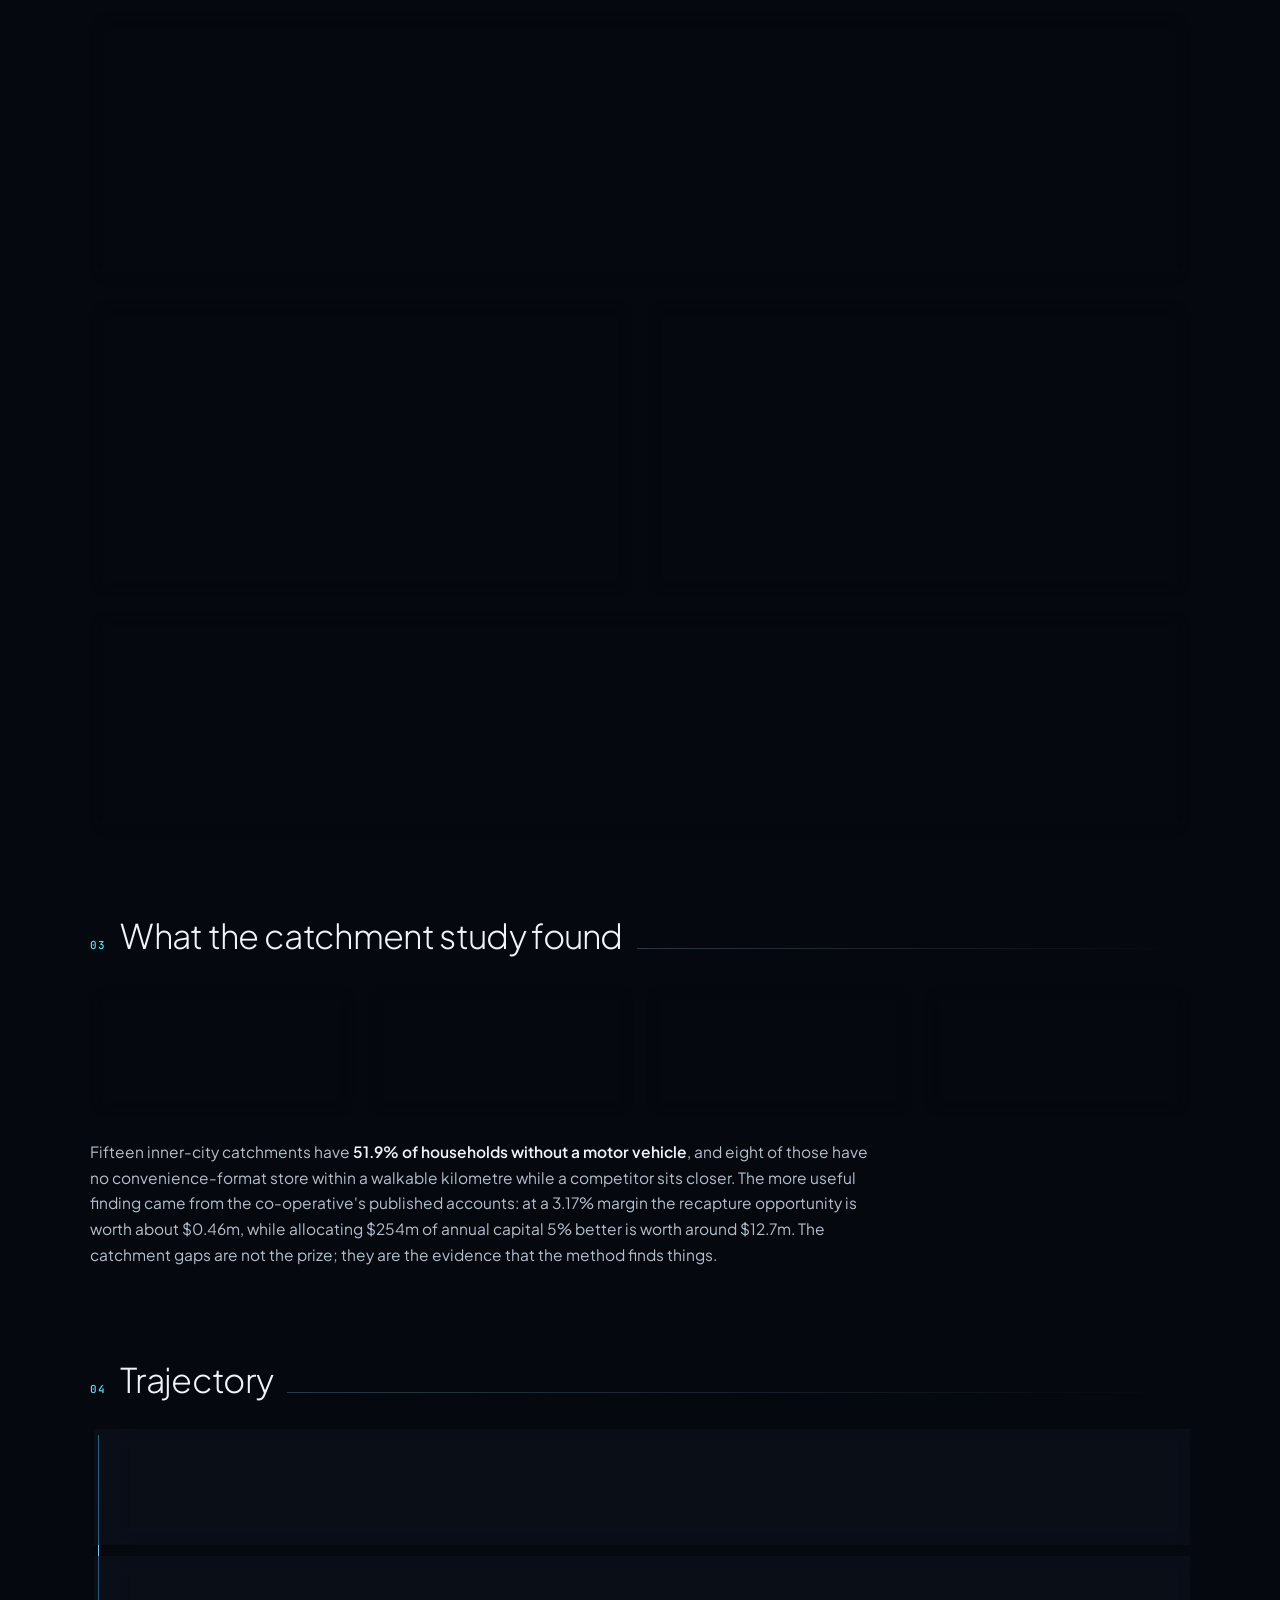
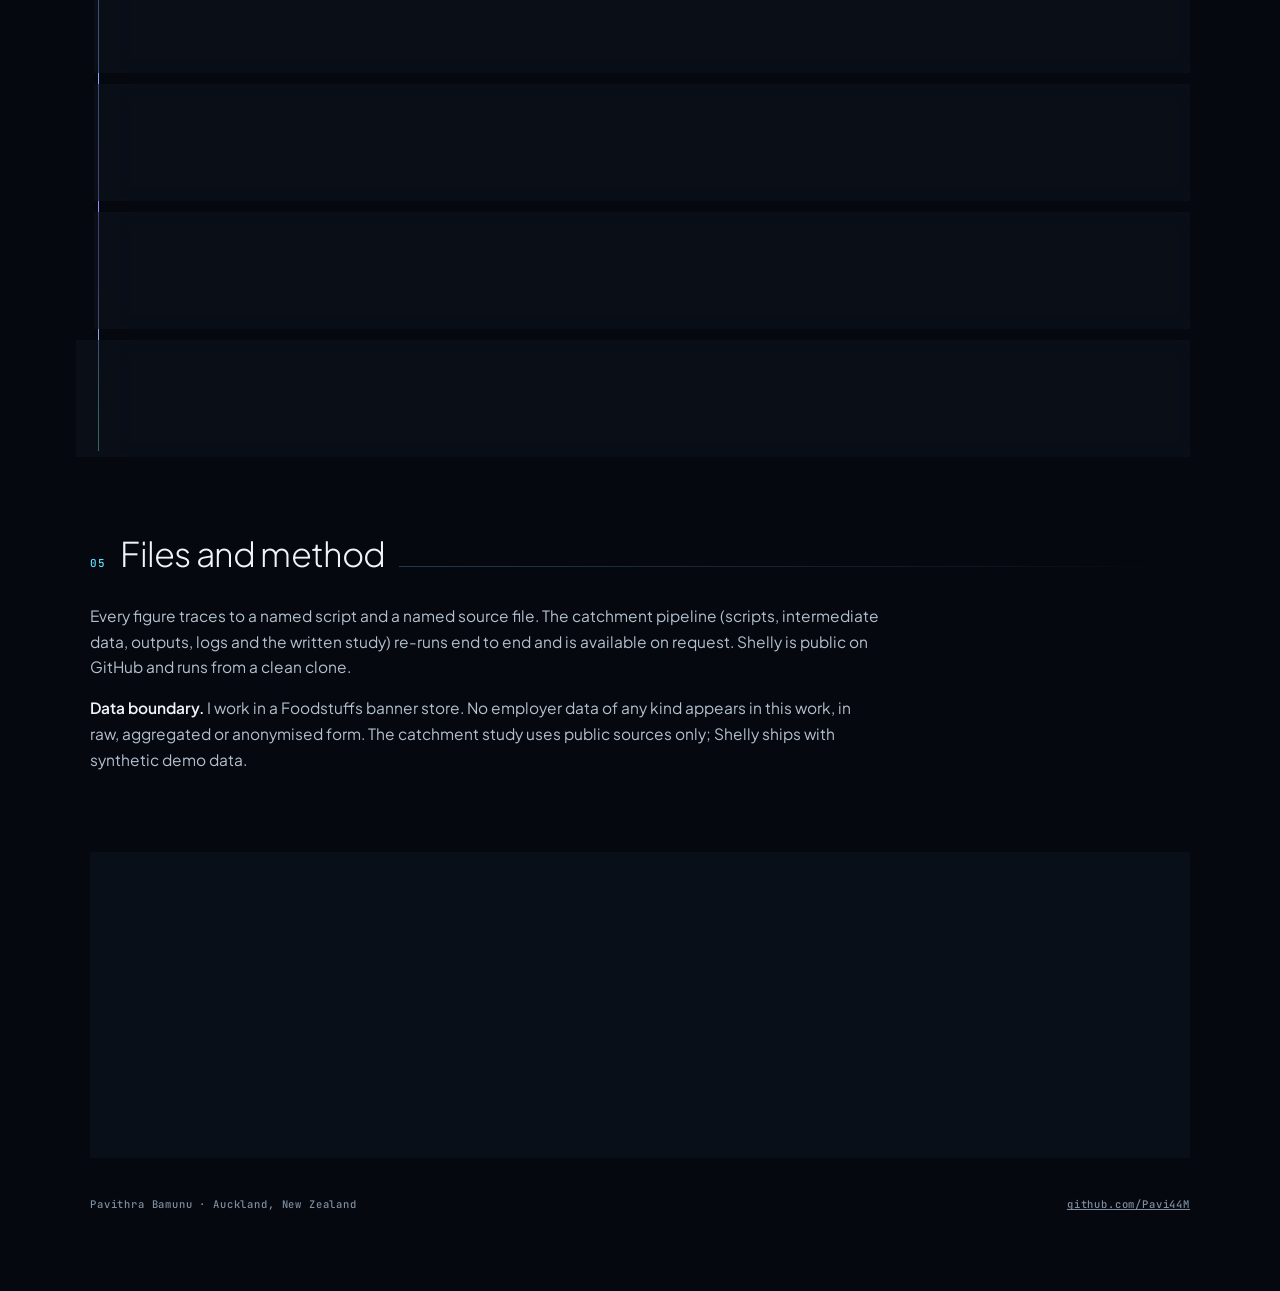
==== commit e9375537: "Case study "Was the promo worth it?" (five-minute, step by step), CV updated for Shelly v2.5 (Word, " ====
--- a/index.html
+++ b/index.html
@@ -221,7 +221,7 @@
           <path id="arc" d="M220 220 m-188 0 a188 188 0 1 1 376 0 a188 188 0 1 1 -376 0"/></defs>
         <circle cx="220" cy="220" r="210" fill="url(#cf)"/>
         <g class="ring r3"><circle cx="220" cy="220" r="188" fill="none" stroke="rgba(120,190,230,.16)"/>
-          <text class="lbl"><textPath href="#arc">Retail · Category P&amp;L · Forecasting · Customer analytics · Shelly v2.4 · Catchment Mission Fit · </textPath></text></g>
+          <text class="lbl"><textPath href="#arc">Retail · Category P&amp;L · Forecasting · Customer analytics · Shelly v2.5 · Catchment Mission Fit · </textPath></text></g>
         <g class="ring r1"><circle cx="220" cy="220" r="158" fill="none" stroke="url(#cg)" stroke-width="1.6" stroke-dasharray="160 50 6 50" stroke-linecap="round"/>
           <circle cx="378" cy="220" r="5" fill="#5fe1ff"/></g>
         <g class="ring r2"><circle cx="220" cy="220" r="124" fill="none" stroke="rgba(155,123,255,.45)" stroke-dasharray="2 6"/>
@@ -232,7 +232,7 @@
       <div class="status">
         <div class="row"><span class="k">Now</span><span><span class="live"></span><b>Duty Manager</b>, Four Square Eden Terrace</span></div>
         <div class="row"><span class="k">Next</span><span>Customer &amp; business <b>data analytics</b> in Auckland</span></div>
-        <div class="row"><span class="k">Building</span><span><b>Shelly v2.4</b>, an analytics agent</span></div>
+        <div class="row"><span class="k">Building</span><span><b>Shelly v2.5</b>, an analytics agent</span></div>
       </div>
     </div>
   </header>
@@ -243,7 +243,7 @@
       <div class="metric" data-rv style="--i:0"><div class="n" data-count="14">14</div><div class="l">years in multi-site retail, <em>New Zealand and Asia</em></div></div>
       <div class="metric" data-rv style="--i:1"><div class="n" data-count="16.8" data-dec="1" data-pre="$" data-suf="M">$16.8M</div><div class="l">category peak at Samsung, <em>grown from $8.9M</em></div></div>
       <div class="metric" data-rv style="--i:2"><div class="n" data-count="606">606</div><div class="l">Auckland catchments segmented, <em>516,585 households</em></div></div>
-      <div class="metric" data-rv style="--i:3"><div class="n" data-count="131">131</div><div class="l">automated tests passing in Shelly, <em>a system that runs</em></div></div>
+      <div class="metric" data-rv style="--i:3"><div class="n" data-count="140" data-suf="+">140+</div><div class="l">automated tests in Shelly, <em>a system that runs</em></div></div>
     </div>
   </section>
 
@@ -255,21 +255,29 @@
         <span class="go" aria-hidden="true">↗</span>
         <div class="feat">
           <div>
-            <span class="k">Working system · v2.4 · Python, R, SQL, JavaScript</span>
+            <span class="k">Working system · v2.5 · Python, R, SQL, JavaScript</span>
             <span class="t">Shelly, an analytics agent for four businesses</span>
-            <span class="d">One brain running a neighbourhood store, a medical importer, a 3PL warehouse and a head-office tower, all on synthetic data. A week of POS, stock and waste becomes what happened, what's wrong and what to do today. Forecasts are checked honestly against days they never saw, departments agree one plan for one sign-off, every agent works inside a limit the owner sets, and you can just ask it a question, typed or spoken.</span>
+            <span class="d">One brain running a neighbourhood store, a medical importer, a 3PL warehouse and a head-office tower with a clinic and a hotel, all on synthetic data. A week of POS, stock and waste becomes what happened, what's wrong and what to do today. Forecasts are checked honestly against days they never saw, departments agree one plan for one sign-off, every agent works inside a limit the owner sets, and you can just ask it a question, typed or spoken.</span>
             <span class="m"><span>CRISP-DM pipeline</span><span>Excel with live formulas</span><span>event bus + SQLite model</span><span>synthetic data only</span></span>
           </div>
           <div class="stats" aria-label="Shelly in numbers">
             <div><b>68</b><small>agents in 8 departments</small></div>
-            <div><b>60+</b><small>skills in 12 industry packs</small></div>
-            <div><b>131</b><small>tests passing</small></div>
+            <div><b>66</b><small>skills across the businesses</small></div>
+            <div><b>140+</b><small>automated tests</small></div>
             <div><b>4</b><small>businesses, one brain</small></div>
           </div>
         </div>
       </a>
 
-      <a class="card" data-spot data-rv style="--i:1" href="catchment-slab.html">
+      <a class="card wide" data-spot data-rv style="--i:1" href="case-study.html">
+        <span class="go" aria-hidden="true">→</span>
+        <span class="k">Case study · commercial analytics · 5 minutes</span>
+        <span class="t">Was the promo worth it?</span>
+        <span class="d">317 grocery promotions scored against what each line would have sold anyway. Shoppers bought 47% more, but only 5% of promos paid their way: two years cost $10,154 of margin, mostly the discount on units that would have sold at full price. Then how deep to discount, how much a supplier must fund, and what sells together.</span>
+        <span class="m"><span>baseline modelling</span><span>cannibalisation and dip</span><span>price response</span><span>basket lift</span><span>CRISP-DM, step by step</span></span>
+      </a>
+
+      <a class="card" data-spot data-rv style="--i:2" href="catchment-slab.html">
         <span class="go" aria-hidden="true">→</span>
         <span class="k">Interactive study · 2026</span>
         <span class="t">Catchment Mission Fit</span>
@@ -277,7 +285,7 @@
         <span class="m"><span>K-means · PCA · bootstrap</span><span>Census 2023 · HES · OSM</span><span>public data only</span></span>
       </a>
 
-      <a class="card" data-spot data-rv style="--i:2" href="catchment-command.html">
+      <a class="card" data-spot data-rv style="--i:3" href="catchment-command.html">
         <span class="go" aria-hidden="true">→</span>
         <span class="k">Dashboard</span>
         <span class="t">Catchment Command</span>
@@ -285,7 +293,7 @@
         <span class="m"><span>606 catchments · 146 stores</span><span>colour-vision checked</span></span>
       </a>
 
-      <a class="card wide" data-spot data-rv style="--i:3" href="method.html">
+      <a class="card wide" data-spot data-rv style="--i:4" href="method.html">
         <span class="go" aria-hidden="true">→</span>
         <span class="k">The working</span>
         <span class="t">Tool output, end to end</span>
@@ -382,7 +390,7 @@
     ["› record: 14 years · multi-site retail · NZ + Asia", 420],
     ["› samsung tv category $8.9M → $16.8M ........ ok", 760],
     ["› catchments 606 · households 516,585 ....... ok", 1080],
-    ["› shelly v2.4 · 68 agents · 131 tests ...... ok", 1400],
+    ["› shelly v2.5 · 66 skills · 140+ tests ..... ok", 1400],
     ["› identity resolved", 1880]
   ];
   var log = document.getElementById("pb-log");
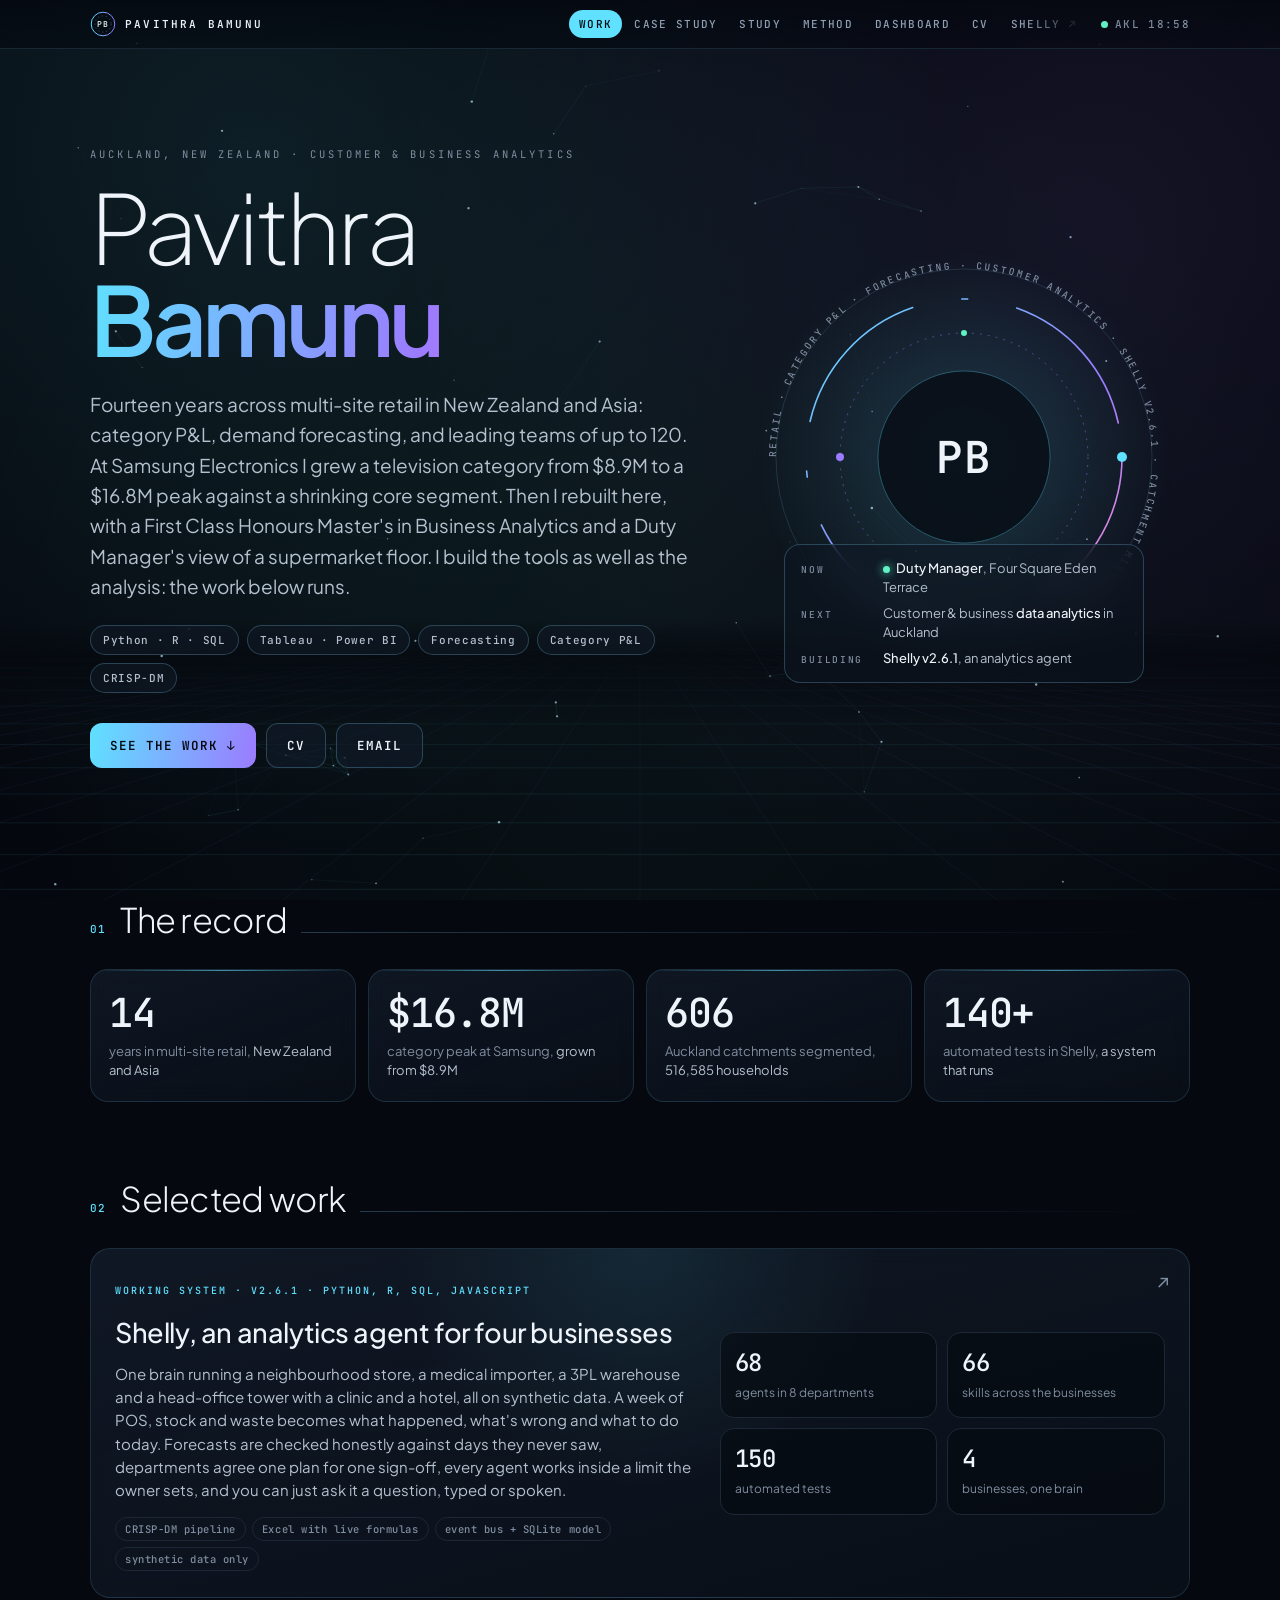
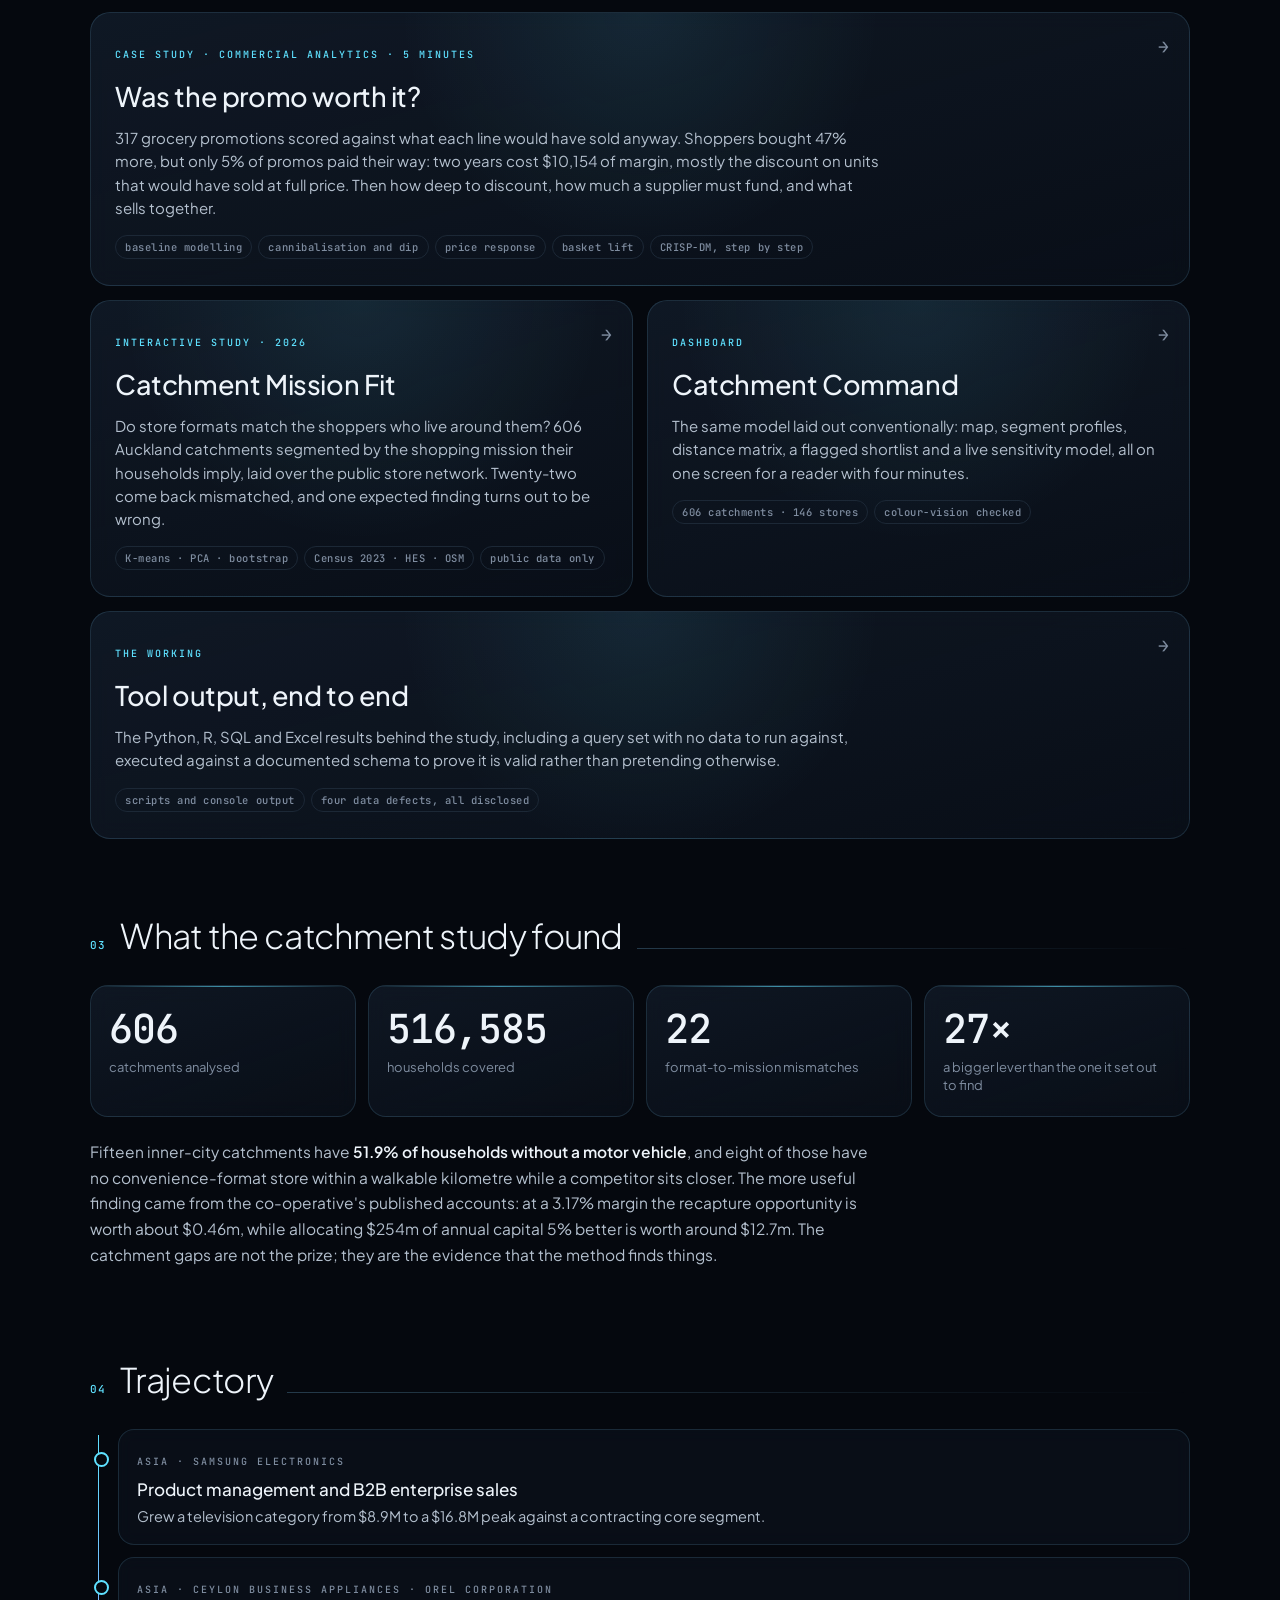
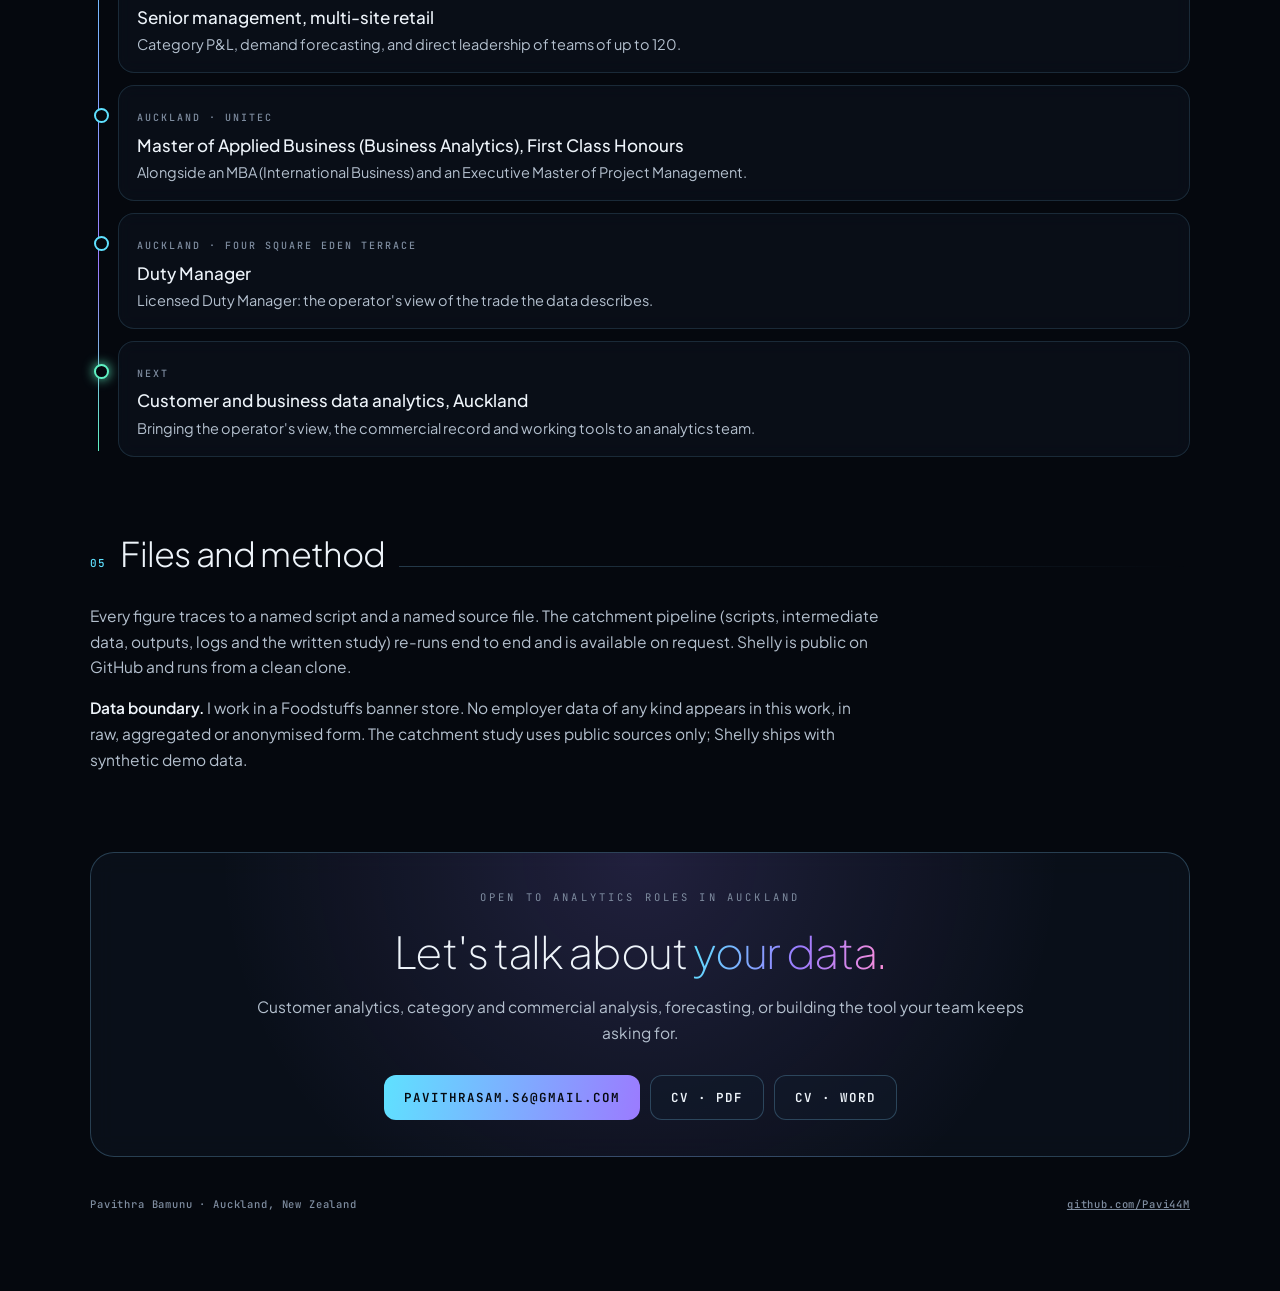
==== commit 41e777cb: "Add files via upload" ====
--- a/index.html
+++ b/index.html
@@ -221,7 +221,7 @@
           <path id="arc" d="M220 220 m-188 0 a188 188 0 1 1 376 0 a188 188 0 1 1 -376 0"/></defs>
         <circle cx="220" cy="220" r="210" fill="url(#cf)"/>
         <g class="ring r3"><circle cx="220" cy="220" r="188" fill="none" stroke="rgba(120,190,230,.16)"/>
-          <text class="lbl"><textPath href="#arc">Retail · Category P&amp;L · Forecasting · Customer analytics · Shelly v2.5 · Catchment Mission Fit · </textPath></text></g>
+          <text class="lbl"><textPath href="#arc">Retail · Category P&amp;L · Forecasting · Customer analytics · Shelly v2.6.1 · Catchment Mission Fit · </textPath></text></g>
         <g class="ring r1"><circle cx="220" cy="220" r="158" fill="none" stroke="url(#cg)" stroke-width="1.6" stroke-dasharray="160 50 6 50" stroke-linecap="round"/>
           <circle cx="378" cy="220" r="5" fill="#5fe1ff"/></g>
         <g class="ring r2"><circle cx="220" cy="220" r="124" fill="none" stroke="rgba(155,123,255,.45)" stroke-dasharray="2 6"/>
@@ -232,7 +232,7 @@
       <div class="status">
         <div class="row"><span class="k">Now</span><span><span class="live"></span><b>Duty Manager</b>, Four Square Eden Terrace</span></div>
         <div class="row"><span class="k">Next</span><span>Customer &amp; business <b>data analytics</b> in Auckland</span></div>
-        <div class="row"><span class="k">Building</span><span><b>Shelly v2.5</b>, an analytics agent</span></div>
+        <div class="row"><span class="k">Building</span><span><b>Shelly v2.6.1</b>, an analytics agent</span></div>
       </div>
     </div>
   </header>
@@ -255,7 +255,7 @@
         <span class="go" aria-hidden="true">↗</span>
         <div class="feat">
           <div>
-            <span class="k">Working system · v2.5 · Python, R, SQL, JavaScript</span>
+            <span class="k">Working system · v2.6.1 · Python, R, SQL, JavaScript</span>
             <span class="t">Shelly, an analytics agent for four businesses</span>
             <span class="d">One brain running a neighbourhood store, a medical importer, a 3PL warehouse and a head-office tower with a clinic and a hotel, all on synthetic data. A week of POS, stock and waste becomes what happened, what's wrong and what to do today. Forecasts are checked honestly against days they never saw, departments agree one plan for one sign-off, every agent works inside a limit the owner sets, and you can just ask it a question, typed or spoken.</span>
             <span class="m"><span>CRISP-DM pipeline</span><span>Excel with live formulas</span><span>event bus + SQLite model</span><span>synthetic data only</span></span>
@@ -263,7 +263,7 @@
           <div class="stats" aria-label="Shelly in numbers">
             <div><b>68</b><small>agents in 8 departments</small></div>
             <div><b>66</b><small>skills across the businesses</small></div>
-            <div><b>140+</b><small>automated tests</small></div>
+            <div><b>150</b><small>automated tests</small></div>
             <div><b>4</b><small>businesses, one brain</small></div>
           </div>
         </div>
@@ -390,7 +390,7 @@
     ["› record: 14 years · multi-site retail · NZ + Asia", 420],
     ["› samsung tv category $8.9M → $16.8M ........ ok", 760],
     ["› catchments 606 · households 516,585 ....... ok", 1080],
-    ["› shelly v2.5 · 66 skills · 140+ tests ..... ok", 1400],
+    ["› shelly v2.6.1 · 66 skills · 150 tests ..... ok", 1400],
     ["› identity resolved", 1880]
   ];
   var log = document.getElementById("pb-log");
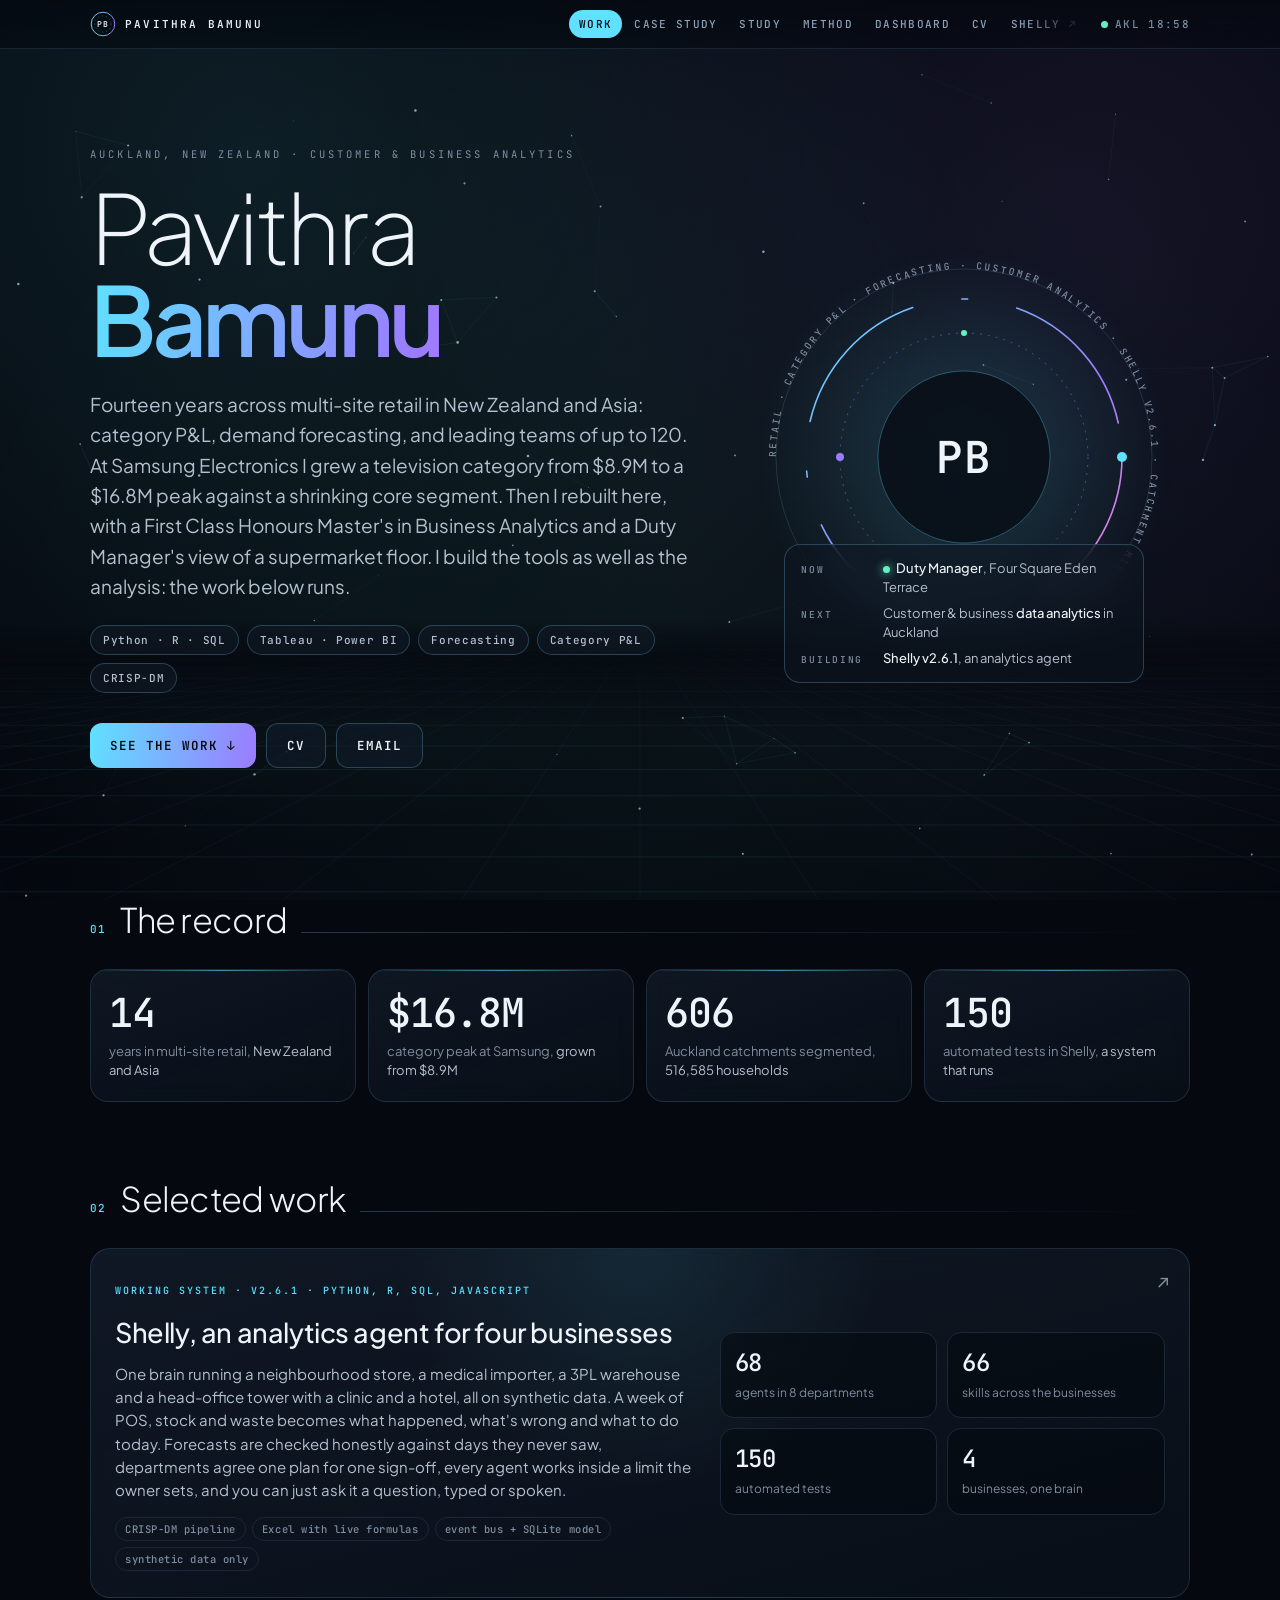
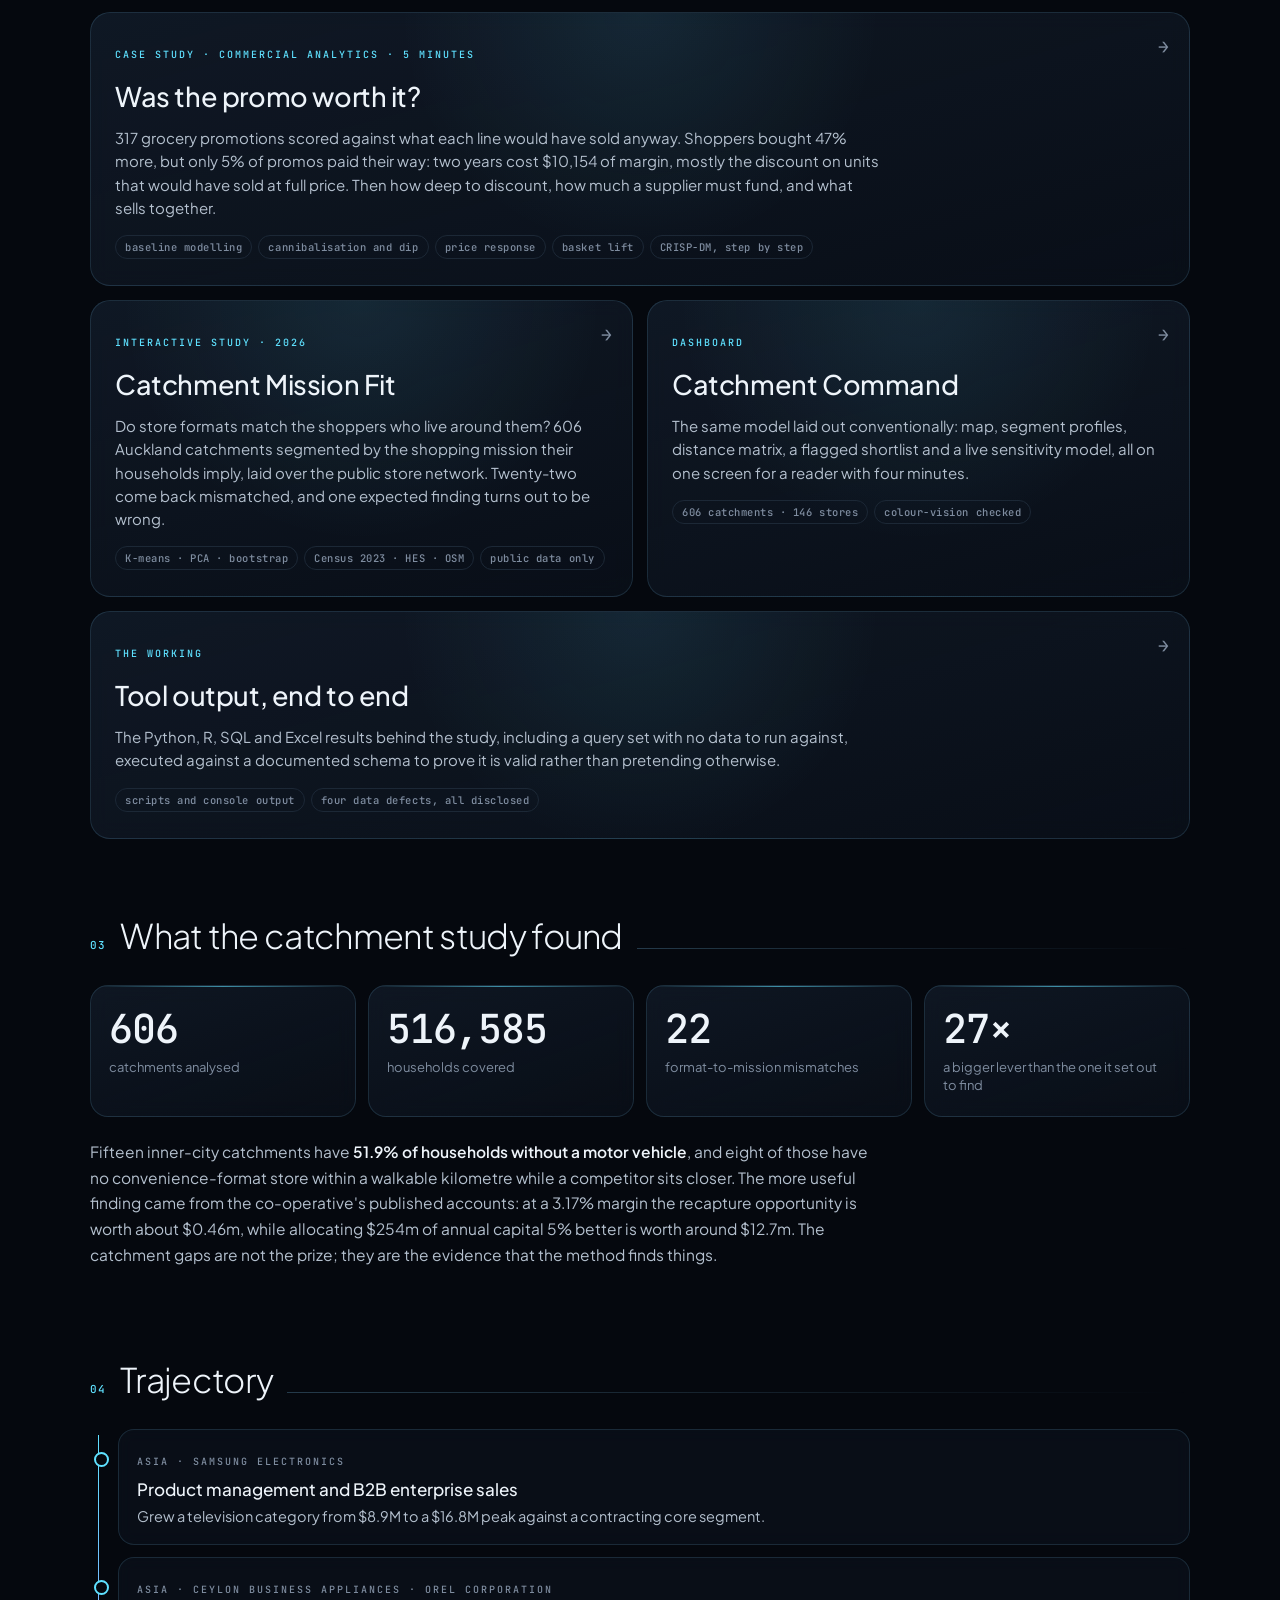
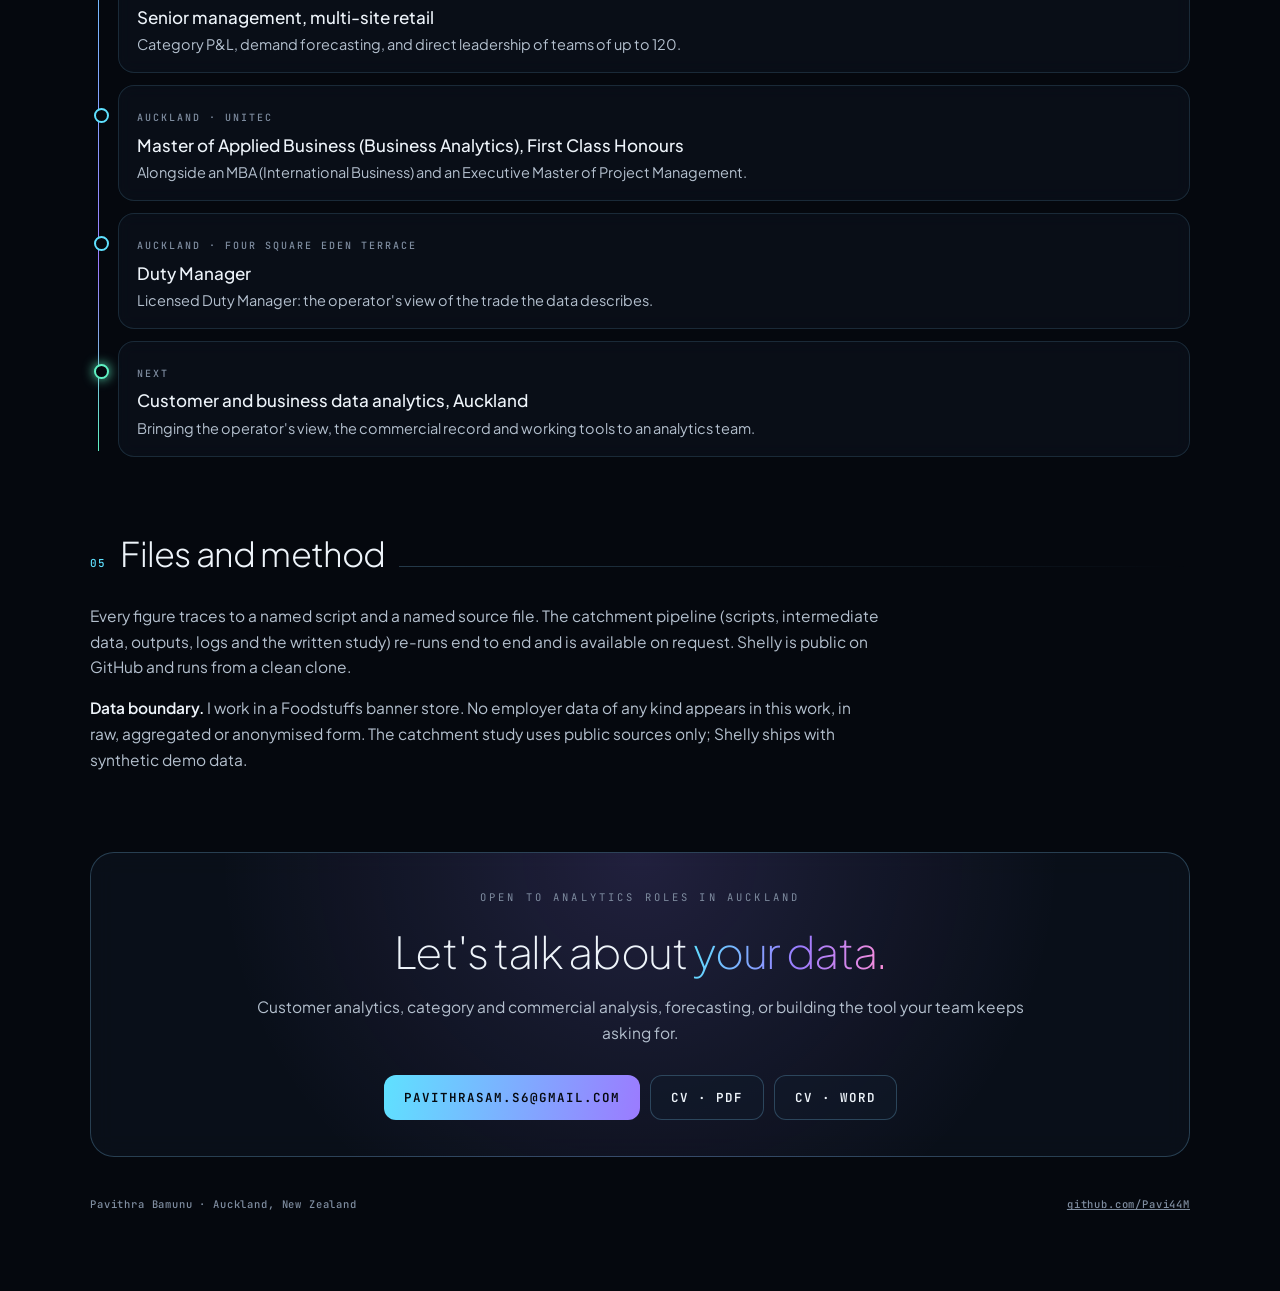
==== commit f66d2ea7: "Add files via upload" ====
--- a/index.html
+++ b/index.html
@@ -243,7 +243,7 @@
       <div class="metric" data-rv style="--i:0"><div class="n" data-count="14">14</div><div class="l">years in multi-site retail, <em>New Zealand and Asia</em></div></div>
       <div class="metric" data-rv style="--i:1"><div class="n" data-count="16.8" data-dec="1" data-pre="$" data-suf="M">$16.8M</div><div class="l">category peak at Samsung, <em>grown from $8.9M</em></div></div>
       <div class="metric" data-rv style="--i:2"><div class="n" data-count="606">606</div><div class="l">Auckland catchments segmented, <em>516,585 households</em></div></div>
-      <div class="metric" data-rv style="--i:3"><div class="n" data-count="140" data-suf="+">140+</div><div class="l">automated tests in Shelly, <em>a system that runs</em></div></div>
+      <div class="metric" data-rv style="--i:3"><div class="n" data-count="150">150</div><div class="l">automated tests in Shelly, <em>a system that runs</em></div></div>
     </div>
   </section>
 
